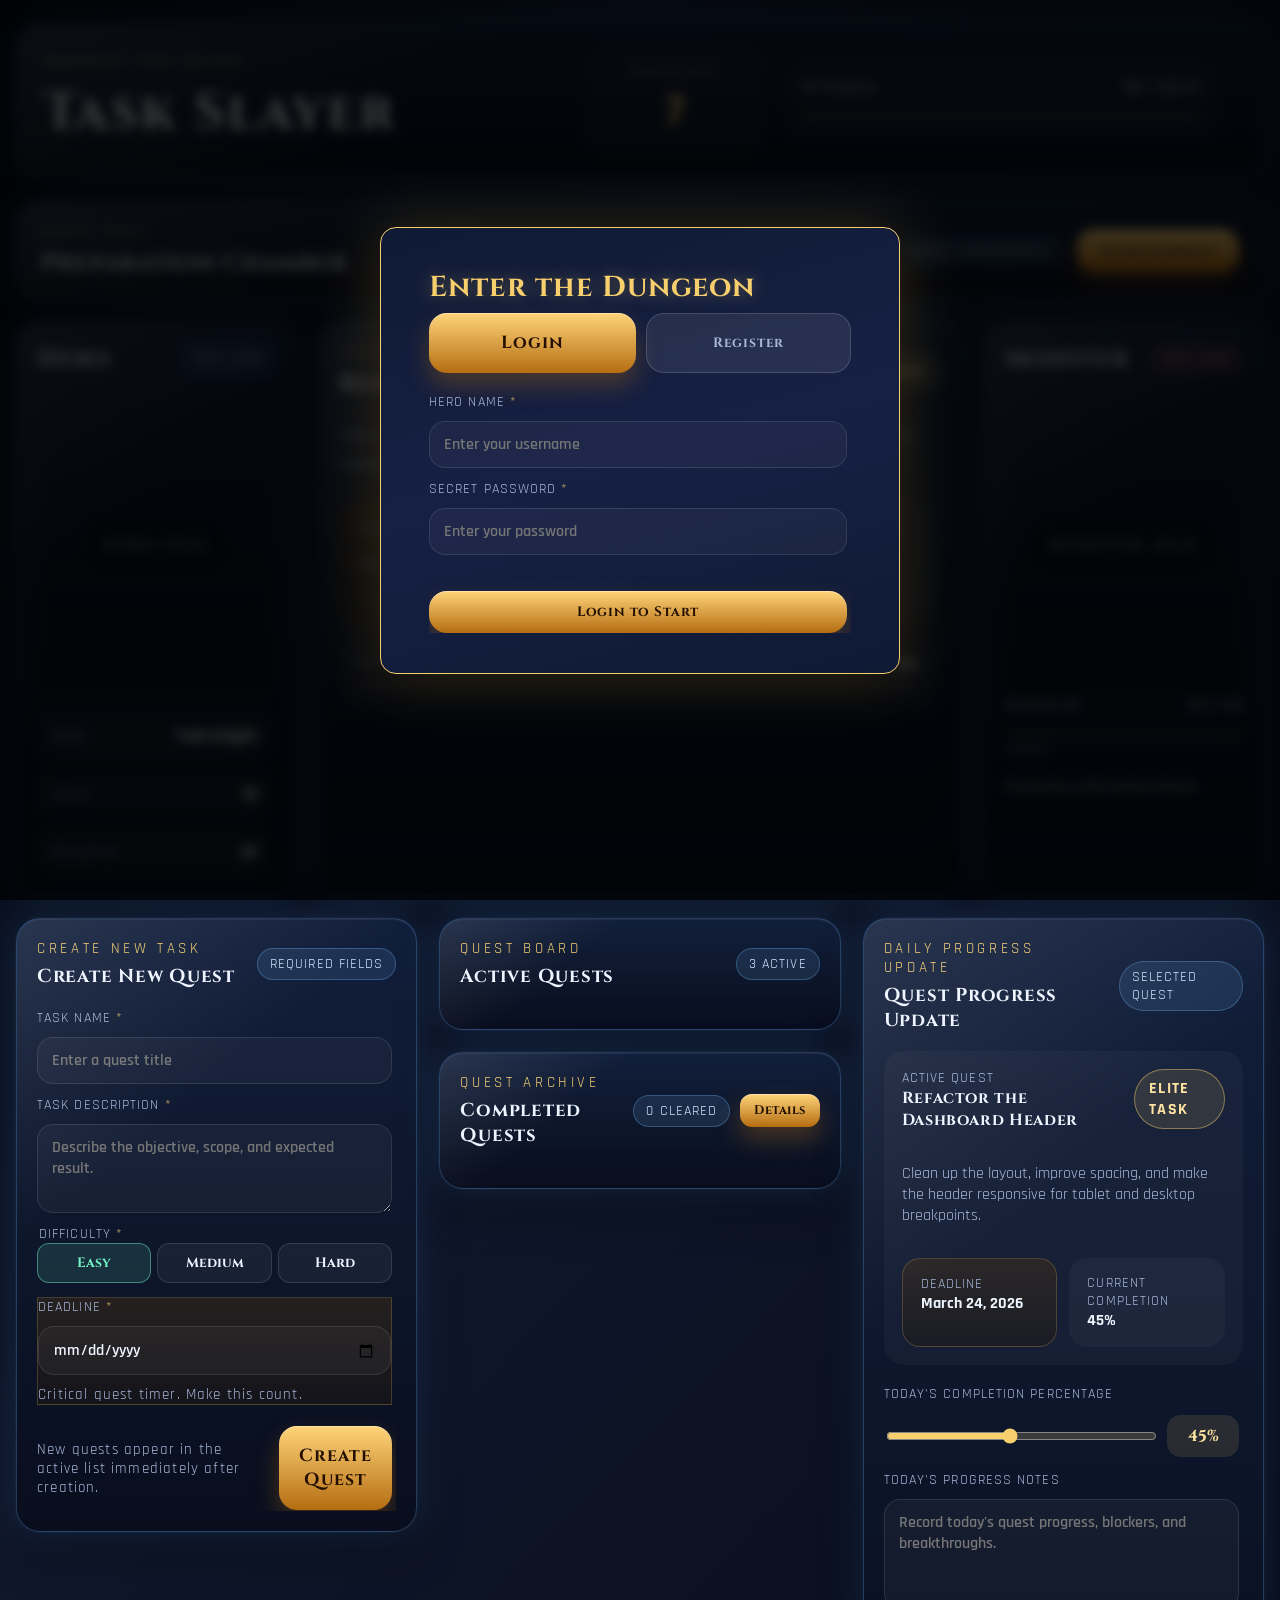
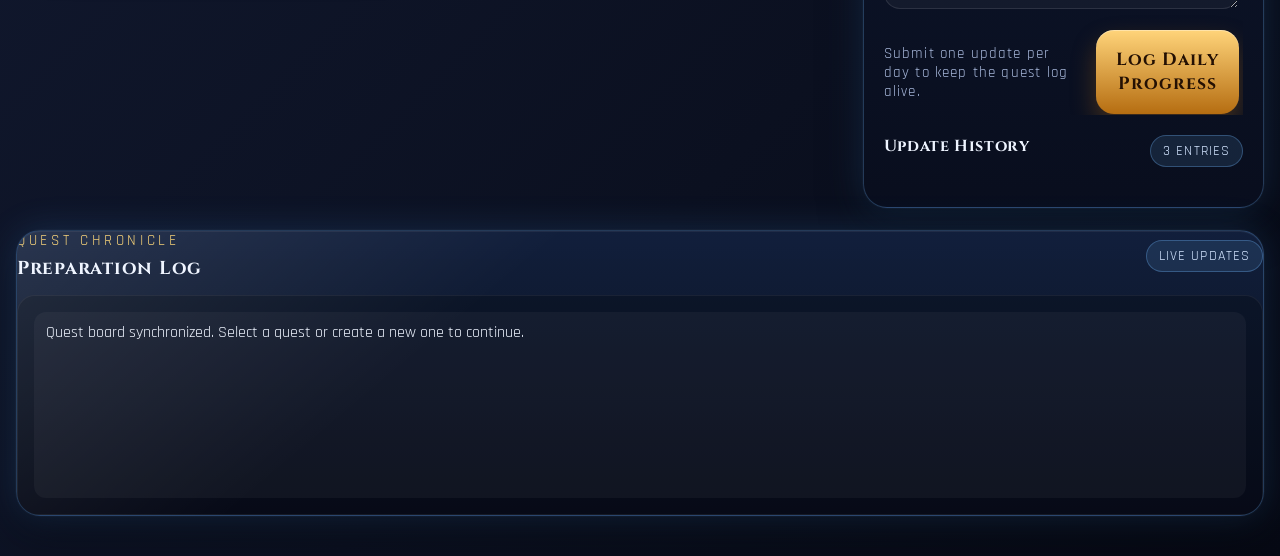
==== task-slayer/index.html @ a736acf4 "加入了注册和登录功能，目前却少数据库，和前端的注册登录界面" ====
<!DOCTYPE html>
<html lang="en">
<head>
  <meta charset="UTF-8">
  <meta name="viewport" content="width=device-width, initial-scale=1.0">
  <title>Task Slayer</title>
  <link rel="preconnect" href="https://fonts.googleapis.com">
  <link rel="preconnect" href="https://fonts.gstatic.com" crossorigin>
  <link href="https://fonts.googleapis.com/css2?family=Cinzel:wght@500;700&family=Rajdhani:wght@400;500;700&display=swap" rel="stylesheet">
  <link rel="stylesheet" href="./css/style.css">
</head>
<body>
  <div class="page-shell">
    <div class="modal-overlay" id="auth-modal" style="z-index: 9999;">
      <div class="modal-card edit-modal-card">
        <h2 class="modal-title" id="auth-title">Enter the Dungeon</h2>
        <div style="margin-bottom: 20px; display: flex; gap: 10px;">
          <button class="action-button is-active" id="tab-login" type="button" style="flex: 1;">Login</button>
          <button class="action-button cancel-quest-btn" id="tab-register" type="button" style="flex: 1;">Register</button>
        </div>

        <form id="auth-form" class="quest-form">
          <label class="form-field">
            <span class="field-label">Hero Name <em>*</em></span>
            <input id="auth-username" type="text" placeholder="Enter your username" required autocomplete="off">
          </label>
          <label class="form-field">
            <span class="field-label">Secret Password <em>*</em></span>
            <input id="auth-password" type="password" placeholder="Enter your password" required>
          </label>

          <p id="auth-error-msg" style="color: #ff4d4f; font-size: 14px; margin-top: 10px; display: none;">Error message here</p>

          <div class="form-footer" style="margin-top: 24px;">
            <button class="action-button save-quest-btn" type="submit" id="auth-submit-btn" style="width: 100%;">Login to Start</button>
          </div>
        </form>
      </div>
    </div>
    <header class="top-bar panel">
      <div>
        <p class="eyebrow">Dungeon Task Board</p>
        <h1>Task Slayer</h1>
      </div>

      <div class="level-box">
        <span class="level-label">Player Level</span>
        <span class="level-value" id="player-level">7</span>
      </div>

      <div class="xp-wrapper">
        <div class="xp-copy">
          <span>XP Progress</span>
          <span id="xp-text">180 / 300 XP</span>
        </div>
        <div class="xp-bar">
          <div class="xp-fill" id="xp-fill"></div>
        </div>
      </div>
    </header>

    <main class="scene-stack">
      <section class="scene scene-active" id="info-scene" aria-label="Info scene">
        <div class="scene-banner panel">
          <div>
            <p class="eyebrow">Quest Hall</p>
            <h2>Preparation Chamber</h2>
          </div>
          <div class="scene-banner-actions">
            <span class="scene-chip">Quest Management</span>
            <button class="action-button achievements-btn" id="achievements-btn" type="button">Achievements</button>
          </div>
        </div>

        <div class="info-overview-grid">
          <aside class="panel hero-panel compact-panel">
            <div class="panel-title-row">
              <h2>Hero</h2>
              <span class="scene-chip">Idle Loop</span>
            </div>

            <div class="asset-frame idle-frame compact-portrait" data-asset-key="heroIdle" data-placeholder-label="HERO IDLE" data-fallback-class="hero-idle-art" aria-label="Hero idle render area">
              <img class="asset-media" alt="Hero idle animation">
              <div class="asset-placeholder">
                <span class="asset-label">HERO IDLE</span>
              </div>
            </div>

            <div class="stats-list compact-stats">
              <div class="stat-row">
                <span>Class</span>
                <strong>Task Knight</strong>
              </div>
              <div class="stat-row">
                <span>Focus</span>
                <strong>18</strong>
              </div>
              <div class="stat-row">
                <span>Discipline</span>
                <strong>24</strong>
              </div>
            </div>
          </aside>

          <section class="panel current-quest-panel">
            <div class="battle-heading">
              <div>
                <p class="eyebrow">Selected Quest</p>
                <h2 id="task-title">Refactor the Dashboard Header</h2>
              </div>
              <span class="difficulty-tag" id="selected-difficulty-tag">Elite Task</span>
            </div>

            <p class="task-description" id="task-description">
              Clean up the layout, improve spacing, and make the header responsive for tablet and desktop breakpoints.
            </p>

            <div class="info-cards">
              <div class="detail-card deadline-card">
                <span class="intent-label">Quest Deadline</span>
                <p id="selected-deadline">March 24, 2026</p>
              </div>
              <div class="detail-card">
                <span class="intent-label">Latest Progress</span>
                <p id="progress-text">You have mapped the issue and identified the next strike point.</p>
              </div>
              <div class="detail-card progress-card wide-card">
                <div class="progress-card-header">
                  <span class="intent-label">Quest Completion</span>
                  <strong id="selected-progress-percent">45%</strong>
                </div>
                <div class="quest-progress-bar">
                  <div class="quest-progress-fill" id="selected-progress-fill"></div>
                </div>
              </div>
            </div>
          </section>

          <aside class="panel monster-panel compact-panel">
            <div class="panel-title-row">
              <h2>Monster</h2>
              <span class="scene-chip danger-chip">Idle Loop</span>
            </div>

            <div class="asset-frame idle-frame compact-portrait" data-asset-key="monsterIdle" data-placeholder-label="MONSTER IDLE" data-fallback-class="monster-idle-art" aria-label="Monster idle render area">
              <img class="asset-media" alt="Monster idle animation">
              <div class="asset-placeholder">
                <span class="asset-label">MONSTER IDLE</span>
              </div>
            </div>

            <div class="hp-block compact-hp-block">
              <div class="hp-copy">
                <span>Monster HP</span>
                <span id="hp-text">120 / 120</span>
              </div>
              <div class="hp-bar">
                <div class="hp-fill" id="hp-fill"></div>
              </div>
            </div>

            <div class="intent-box">
              <span class="intent-label">Intent</span>
              <p id="monster-intent">Preparing a distraction attack.</p>
            </div>
          </aside>
        </div>

        <div class="quest-dashboard-grid">
          <section class="panel create-quest-panel">
            <div class="section-head">
              <div>
                <p class="eyebrow">Create New Task</p>
                <h3>Create New Quest</h3>
              </div>
              <span class="scene-chip">Required Fields</span>
            </div>

            <form id="create-task-form" class="quest-form">
              <label class="form-field">
                <span class="field-label">Task Name <em>*</em></span>
                <input id="task-name-input" name="taskName" type="text" placeholder="Enter a quest title" required>
              </label>

              <label class="form-field">
                <span class="field-label">Task Description <em>*</em></span>
                <textarea id="task-description-input" name="taskDescription" rows="3" placeholder="Describe the objective, scope, and expected result." required></textarea>
              </label>

              <div class="form-row two-column-row">
                <fieldset class="form-field difficulty-fieldset">
                  <legend class="field-label">Difficulty <em>*</em></legend>
                  <div class="difficulty-toggle" id="difficulty-toggle">
                    <button class="difficulty-option is-active easy-option" type="button" data-difficulty="Easy">Easy</button>
                    <button class="difficulty-option medium-option" type="button" data-difficulty="Medium">Medium</button>
                    <button class="difficulty-option hard-option" type="button" data-difficulty="Hard">Hard</button>
                  </div>
                  <input id="task-difficulty-input" name="taskDifficulty" type="hidden" value="Easy">
                </fieldset>

                <label class="form-field deadline-field featured-field">
                  <span class="field-label">Deadline <em>*</em></span>
                  <input id="task-deadline-input" name="taskDeadline" type="date" required>
                  <small class="field-hint">Critical quest timer. Make this count.</small>
                </label>
              </div>

              <div class="form-footer">
                <p class="form-hint">New quests appear in the active list immediately after creation.</p>
                <button class="action-button create-quest-button" type="submit">Create Quest</button>
              </div>
            </form>
          </section>

          <div class="quest-board-column">
            <section class="panel active-quests-panel">
              <div class="section-head">
                <div>
                  <p class="eyebrow">Quest Board</p>
                  <h3>Active Quests</h3>
                </div>
                <span class="scene-chip" id="quest-count-chip">3 Active</span>
              </div>

              <div class="active-quest-list" id="active-task-list" aria-live="polite"></div>
            </section>

            <section class="panel completed-quests-panel" id="completed-quests-panel">
              <div class="section-head completed-section-head">
                <div>
                  <p class="eyebrow">Quest Archive</p>
                  <h3>Completed Quests</h3>
                </div>
                <div class="completed-head-actions">
                  <span class="scene-chip" id="completed-count-chip">0 Cleared</span>
                  <button class="action-button archive-detail-btn" type="button" id="archive-detail-btn">Details</button>
                </div>
              </div>
              <div class="completed-quest-list" id="completed-task-list"></div>
            </section>
          </div>

          <section class="panel quest-detail-panel">
            <div class="section-head">
              <div>
                <p class="eyebrow">Daily Progress Update</p>
                <h3>Quest Progress Update</h3>
              </div>
              <span class="scene-chip" id="selected-task-chip">Selected Quest</span>
            </div>

            <div class="selected-task-summary" id="selected-task-summary">
              <div class="summary-header-row">
                <div>
                  <span class="intent-label">Active Quest</span>
                  <h4 id="detail-task-name">Refactor the Dashboard Header</h4>
                </div>
                <span class="difficulty-tag detail-difficulty-tag" id="detail-difficulty-tag">Elite Task</span>
              </div>
              <p id="detail-task-description">Clean up the layout, improve spacing, and make the header responsive for tablet and desktop breakpoints.</p>
              <div class="summary-meta-row">
                <div class="summary-meta-card featured-field small-featured-field">
                  <span class="intent-label">Deadline</span>
                  <strong id="detail-deadline">March 24, 2026</strong>
                </div>
                <div class="summary-meta-card">
                  <span class="intent-label">Current Completion</span>
                  <strong id="detail-current-progress">45%</strong>
                </div>
              </div>
            </div>

            <form id="progress-update-form" class="progress-form">
              <label class="form-field">
                <span class="field-label">Today's Completion Percentage</span>
                <div class="slider-wrap">
                  <input id="progress-range-input" name="progressPercent" type="range" min="0" max="100" step="5" value="45">
                  <div class="slider-value-badge" id="progress-range-value">45%</div>
                </div>
              </label>

              <label class="form-field">
                <span class="field-label">Today's Progress Notes</span>
                <textarea id="progress-note-input" name="progressNote" rows="4" placeholder="Record today's quest progress, blockers, and breakthroughs."></textarea>
              </label>

              <div class="form-footer progress-footer">
                <p class="form-hint">Submit one update per day to keep the quest log alive.</p>
                <button class="action-button" type="submit">Log Daily Progress</button>
              </div>
            </form>

            <div class="progress-history-wrap">
              <div class="section-head compact-head">
                <h4>Update History</h4>
                <span class="scene-chip" id="history-count-chip">3 Entries</span>
              </div>
              <div class="progress-history-list" id="progress-history-list"></div>
            </div>
          </section>
        </div>

        <section class="panel quest-log-panel">
          <div class="section-head">
            <div>
              <p class="eyebrow">Quest Chronicle</p>
              <h3>Preparation Log</h3>
            </div>
            <span class="scene-chip">Live Updates</span>
          </div>

          <div class="combat-log" id="combat-log" aria-live="polite">
            <p>Quest board synchronized. Select a quest or create a new one to continue.</p>
          </div>
        </section>
      </section>

      <section class="scene" id="battle-scene" aria-label="Battle scene" hidden>
        <div class="battle-screen">
          <div class="battle-sky"></div>
          <div class="battle-top-nav">
            <button class="battle-nav-link" id="back-to-info-btn" type="button">&#9666; Back</button>
          </div>

          <div class="battle-feed panel" id="battle-feed-panel">
            <p class="eyebrow">Battle Feed</p>
            <p class="battle-feed-text" id="battle-status-text">Awaiting your command.</p>
            <div class="mini-log" id="battle-log" aria-live="polite">
              <p>Weapons ready. The encounter shifts into combat mode.</p>
            </div>
          </div>

          <div class="battle-board">
            <div class="combatant hero-combatant">
              <div class="combatant-header">
                <span class="combatant-name">You</span>
              </div>
              <div class="battle-health hero-health">
                <div class="battle-health-fill hero-health-fill" id="hero-static-fill"></div>
                <span class="battle-health-text" id="hero-hp-text">72 / 72</span>
              </div>
              <div class="battle-actor hero-actor asset-frame battle-stage-frame" id="battle-hero-frame" data-asset-key="heroIdle" data-placeholder-label="HERO IDLE" data-fallback-class="hero-battle-art" aria-label="Hero battle render area">
                <img class="asset-media" id="battle-hero-media" alt="Hero battle animation">
                <div class="asset-placeholder">
                  <span class="asset-label">HERO IDLE</span>
                </div>
              </div>
            </div>

            <div class="combatant monster-combatant">
              <div class="combatant-header monster-header">
                <span class="combatant-name">Monster 0</span>
                <span class="combatant-power">10</span>
              </div>
              <div class="battle-health monster-health">
                <div class="battle-health-fill monster-health-fill" id="battle-hp-fill"></div>
                <span class="battle-health-text" id="battle-hp-text">120 / 120</span>
              </div>
              <p class="monster-status-line" id="battle-monster-intent">Vulnerable 1</p>
              <div class="battle-actor monster-actor asset-frame battle-stage-frame" id="battle-monster-frame" data-asset-key="monsterIdle" data-placeholder-label="SKELETON IDLE" data-fallback-class="monster-battle-art" aria-label="Monster battle render area">
                <img class="asset-media" id="battle-monster-media" alt="Monster battle animation">
                <div class="asset-placeholder">
                  <span class="asset-label">SKELETON IDLE</span>
                </div>
              </div>
              <div class="xp-popup" id="xp-popup">+40 XP</div>
            </div>
          </div>


          <div class="pile pile-left">&#9656; Progress 0</div>
          <div class="pile pile-right">&#9656; Cleared 5</div>
        </div>
      </section>
    </main>

    <div class="modal-overlay" id="achievements-modal" hidden>
      <div class="modal-card achievements-modal-card">
        <div class="achievements-modal-header">
          <h2 class="modal-title">Achievements</h2>
          <button class="action-button cancel-quest-btn" type="button" id="achievements-close-btn">Close</button>
        </div>
        <div class="achievements-grid" id="achievements-grid"></div>
      </div>
    </div>

    <div class="modal-overlay" id="edit-quest-modal" hidden>
      <div class="modal-card edit-modal-card">
        <h2 class="modal-title">Edit Quest</h2>
        <form id="edit-task-form" class="quest-form edit-quest-form">
          <input type="hidden" id="edit-task-id">
          <label class="form-field">
            <span class="field-label">Task Name <em>*</em></span>
            <input id="edit-task-name" type="text" placeholder="Enter a quest title" required>
          </label>
          <label class="form-field">
            <span class="field-label">Task Description <em>*</em></span>
            <textarea id="edit-task-description" rows="4" placeholder="Describe the objective, scope, and expected result." required></textarea>
          </label>
          <div class="form-row two-column-row">
            <fieldset class="form-field difficulty-fieldset">
              <legend class="field-label">Difficulty <em>*</em></legend>
              <div class="difficulty-toggle" id="edit-difficulty-toggle">
                <button class="difficulty-option easy-option" type="button" data-difficulty="Easy">Easy</button>
                <button class="difficulty-option medium-option" type="button" data-difficulty="Medium">Medium</button>
                <button class="difficulty-option hard-option" type="button" data-difficulty="Hard">Hard</button>
              </div>
              <input id="edit-task-difficulty" type="hidden" value="Easy">
            </fieldset>
            <label class="form-field deadline-field featured-field">
              <span class="field-label">Deadline <em>*</em></span>
              <input id="edit-task-deadline" type="date" required>
            </label>
          </div>
          <div class="edit-modal-actions">
            <button class="action-button delete-quest-btn" type="button" id="edit-delete-btn">Delete Quest</button>
            <div class="edit-modal-right-actions">
              <button class="action-button cancel-quest-btn" type="button" id="edit-cancel-btn">Cancel</button>
              <button class="action-button save-quest-btn" type="submit">Save Changes</button>
            </div>
          </div>
        </form>
      </div>
    </div>

    <div class="modal-overlay" id="quest-archive-modal" hidden>
      <div class="modal-card quest-archive-modal-card" role="dialog" aria-labelledby="quest-archive-title" aria-modal="true">
        <div class="quest-archive-header">
          <div>
            <h2 class="modal-title" id="quest-archive-title">Quest Archive</h2>
            <p class="quest-archive-subtitle">Browse cleared quests: partial search, filters, and sorting.</p>
          </div>
          <button class="action-button cancel-quest-btn" type="button" id="quest-archive-close-btn">Close</button>
        </div>

        <div class="quest-archive-controls">
          <div class="archive-search-block">
            <label class="archive-field archive-search-field">
              <span class="archive-field-label">Search</span>
              <input type="search" id="archive-search-input" class="archive-input" placeholder="Any word or fragment…" autocomplete="off">
            </label>
            <p class="archive-search-hint">Partial match: each word can appear anywhere in the title, description, notes, difficulty, or monster — not an exact full-title match.</p>
          </div>

          <div class="archive-filters-row" role="group" aria-label="Archive filters">
            <label class="archive-field">
              <span class="archive-field-label">Sort by</span>
              <select id="archive-sort-select" class="archive-select">
                <optgroup label="When cleared">
                  <option value="completed-desc">Cleared: newest first</option>
                  <option value="completed-asc">Cleared: oldest first</option>
                </optgroup>
                <optgroup label="When quest was created">
                  <option value="created-desc">Created: newest first</option>
                  <option value="created-asc">Created: oldest first</option>
                </optgroup>
                <optgroup label="Deadline date">
                  <option value="deadline-asc">Deadline: soonest first</option>
                  <option value="deadline-desc">Deadline: latest first</option>
                </optgroup>
                <optgroup label="Difficulty">
                  <option value="difficulty-asc">Difficulty: Easy → Medium → Hard</option>
                  <option value="difficulty-desc">Difficulty: Hard → Medium → Easy</option>
                </optgroup>
                <optgroup label="Alphabet (quest name)">
                  <option value="name-asc">Name: A to Z</option>
                  <option value="name-desc">Name: Z to A</option>
                </optgroup>
              </select>
            </label>
            <label class="archive-field">
              <span class="archive-field-label">Difficulty</span>
              <select id="archive-filter-difficulty" class="archive-select">
                <option value="all">No tier filter (show all)</option>
                <optgroup label="Quest tier — pick one">
                  <option value="Easy">Easy — Scout quest</option>
                  <option value="Medium">Medium — Champion quest</option>
                  <option value="Hard">Hard — Elite task</option>
                </optgroup>
              </select>
            </label>
            <label class="archive-field">
              <span class="archive-field-label">Monster</span>
              <select id="archive-filter-monster" class="archive-select">
                <option value="all">No foe filter (show all)</option>
                <optgroup label="Foe type — pick one">
                  <option value="skeleton">Skeleton</option>
                  <option value="flying-eye">Flying Eye</option>
                  <option value="goblin">Goblin</option>
                </optgroup>
              </select>
            </label>
          </div>
          <p class="archive-filter-legend">Available tiers: Easy, Medium, Hard. Available foes: Skeleton, Flying Eye, Goblin. Open each menu to filter by one choice.</p>
        </div>

        <p class="quest-archive-summary" id="quest-archive-summary" aria-live="polite"></p>

        <div class="quest-archive-list-wrap">
          <div class="quest-archive-list" id="quest-archive-list"></div>
        </div>
      </div>
    </div>

    <div class="modal-overlay" id="quest-complete-modal" hidden>
      <div class="modal-card">
        <div class="modal-icon">&#9876;</div>
        <h2 class="modal-title">Quest Complete!</h2>
        <p class="modal-task-name" id="modal-task-name"></p>
        <div class="modal-rewards">
          <div class="modal-reward-item">
            <span class="modal-reward-label">Bonus XP</span>
            <span class="modal-reward-value" id="modal-bonus-xp">+100</span>
          </div>
          <div class="modal-reward-item">
            <span class="modal-reward-label">Total XP Earned</span>
            <span class="modal-reward-value" id="modal-total-xp"></span>
          </div>
        </div>
        <div class="modal-achievements" id="modal-achievements" hidden></div>
        <button class="action-button modal-close-btn" id="modal-close-btn" type="button">Continue</button>
      </div>
    </div>
  </div>

  <script src="./js/battle.js"></script>
</body>
</html>
---- task-slayer/css/style.css ----
* {
  scrollbar-width: thin;
  scrollbar-color: rgba(255, 255, 255, 0.1) transparent;
}

*::-webkit-scrollbar {
  width: 6px;
}

*::-webkit-scrollbar-track {
  background: transparent;
}

*::-webkit-scrollbar-thumb {
  background: rgba(255, 255, 255, 0.1);
  border-radius: 3px;
}

*::-webkit-scrollbar-thumb:hover {
  background: rgba(255, 255, 255, 0.2);
}

:root {
  --bg-primary: #091224;
  --bg-secondary: #111a32;
  --bg-panel: rgba(14, 23, 45, 0.9);
  --bg-panel-soft: rgba(17, 26, 50, 0.72);
  --panel-border: rgba(114, 187, 255, 0.26);
  --panel-glow: rgba(74, 158, 255, 0.18);
  --text-primary: #eef4ff;
  --text-muted: #a7b7da;
  --gold: #f7cf6d;
  --gold-soft: #ffe4a3;
  --red: #ff6b6b;
  --green: #6df7ba;
  --easy: #73f4c8;
  --medium: #f4c86d;
  --hard: #ff7d7d;
  --button-top: #ffd47a;
  --button-bottom: #b56d11;
  --shadow-heavy: 0 20px 45px rgba(0, 0, 0, 0.42);
}

* {
  box-sizing: border-box;
}

body {
  margin: 0;
  min-height: 100vh;
  font-family: "Rajdhani", sans-serif;
  color: var(--text-primary);
  background:
    radial-gradient(circle at top, rgba(49, 81, 143, 0.3), transparent 28%),
    linear-gradient(135deg, #050913 0%, #10172c 45%, #060914 100%);
}

body::before {
  content: "";
  position: fixed;
  inset: 0;
  pointer-events: none;
  background:
    linear-gradient(rgba(255, 255, 255, 0.02) 1px, transparent 1px),
    linear-gradient(90deg, rgba(255, 255, 255, 0.02) 1px, transparent 1px);
  background-size: 28px 28px;
  mask-image: linear-gradient(to bottom, rgba(0, 0, 0, 0.72), transparent);
}

body.battle-mode {
  background: #121831;
}

body.battle-mode::before {
  display: none;
}

.page-shell {
  width: min(1440px, calc(100% - 32px));
  margin: 0 auto;
  padding: 24px 0 40px;
}

body.battle-mode .page-shell {
  width: 100%;
  padding: 0;
}

.panel {
  position: relative;
  overflow: hidden;
  border: 1px solid var(--panel-border);
  border-radius: 24px;
  background:
    linear-gradient(180deg, rgba(18, 31, 60, 0.96), rgba(9, 14, 29, 0.98)),
    var(--bg-panel);
  box-shadow:
    inset 0 1px 0 rgba(255, 255, 255, 0.06),
    0 0 0 1px rgba(255, 255, 255, 0.02),
    0 0 35px var(--panel-glow),
    var(--shadow-heavy);
}

.panel::after {
  content: "";
  position: absolute;
  inset: 0;
  pointer-events: none;
  background: linear-gradient(140deg, rgba(255, 255, 255, 0.1), transparent 35%);
}

.top-bar {
  display: grid;
  grid-template-columns: 1.2fr 180px 1fr auto;
  gap: 18px;
  align-items: center;
  padding: 22px 26px;
}

.header-auth {
  display: flex;
  align-items: center;
  gap: 10px;
}

.header-username {
  font-size: 0.9rem;
  color: var(--gold-soft);
  font-weight: 600;
  white-space: nowrap;
  overflow: hidden;
  text-overflow: ellipsis;
  max-width: 140px;
}

body.battle-mode .top-bar {
  display: none;
}

.eyebrow {
  margin: 0 0 6px;
  font-size: 0.95rem;
  letter-spacing: 0.24em;
  text-transform: uppercase;
  color: var(--gold);
}

h1,
h2,
h3,
h4 {
  margin: 0;
  font-family: "Cinzel", serif;
  letter-spacing: 0.04em;
}

h1 {
  font-size: clamp(2rem, 5vw, 3.3rem);
}

.level-box,
.xp-wrapper,
.detail-card,
.summary-meta-card {
  padding: 16px 18px;
  border-radius: 18px;
  background: rgba(255, 255, 255, 0.035);
}

.level-box {
  text-align: center;
}

.level-label,
.intent-label,
.field-label,
.form-hint,
.field-hint {
  display: block;
  color: var(--text-muted);
  letter-spacing: 0.08em;
}

.level-label,
.intent-label,
.field-label {
  text-transform: uppercase;
  font-size: 0.85rem;
}

.level-value {
  display: inline-block;
  margin-top: 4px;
  font-size: 2.6rem;
  font-weight: 700;
  color: var(--gold);
}

.xp-copy,
.hp-copy,
.stat-row,
.panel-title-row,
.section-head,
.progress-card-header,
.summary-header-row,
.summary-meta-row {
  display: flex;
  justify-content: space-between;
  gap: 12px;
}

.xp-copy,
.hp-copy {
  margin-bottom: 10px;
  font-size: 1rem;
}

.xp-bar,
.hp-bar,
.quest-progress-bar {
  overflow: hidden;
  height: 16px;
  border-radius: 999px;
  background: rgba(255, 255, 255, 0.08);
  box-shadow: inset 0 3px 10px rgba(0, 0, 0, 0.35);
}

.xp-fill,
.hp-fill,
.quest-progress-fill {
  height: 100%;
  width: 0;
  border-radius: inherit;
  transition: width 320ms ease;
}

.xp-fill,
.quest-progress-fill {
  background: linear-gradient(90deg, var(--gold), #fff1be);
  box-shadow: 0 0 18px rgba(247, 207, 109, 0.45);
}

.hp-fill {
  background: linear-gradient(90deg, var(--red), #ffad80);
  box-shadow: 0 0 18px rgba(255, 107, 107, 0.45);
}

.scene-stack {
  margin-top: 24px;
}

body.battle-mode .scene-stack {
  margin-top: 0;
}

.scene {
  display: grid;
  gap: 22px;
}

.scene[hidden] {
  display: none;
}

.scene-banner {
  display: flex;
  justify-content: space-between;
  align-items: center;
  gap: 18px;
  padding: 20px 24px;
}

.scene-banner-actions {
  display: flex;
  align-items: center;
  gap: 12px;
}

.scene-chip {
  align-self: center;
  padding: 6px 12px;
  border-radius: 999px;
  font-size: 0.85rem;
  letter-spacing: 0.08em;
  text-transform: uppercase;
  color: #d3e5ff;
  border: 1px solid rgba(114, 187, 255, 0.3);
  background: rgba(114, 187, 255, 0.12);
}

.danger-chip {
  color: #ffd2d2;
  border-color: rgba(255, 107, 107, 0.3);
  background: rgba(255, 107, 107, 0.13);
}

.action-button,
.battle-nav-link,
.difficulty-option,
.quest-list-item {
  transition: transform 180ms ease, box-shadow 180ms ease, filter 180ms ease, opacity 180ms ease, border-color 180ms ease, background 180ms ease;
}

.action-button {
  border: 0;
  cursor: pointer;
}

.action-button {
  padding: 18px 20px;
  border-radius: 18px;
  font: 700 1.1rem "Cinzel", serif;
  letter-spacing: 0.06em;
  color: #241003;
  background: linear-gradient(180deg, var(--button-top), var(--button-bottom));
  box-shadow: inset 0 1px 0 rgba(255, 255, 255, 0.35), 0 12px 24px rgba(181, 109, 17, 0.35);
}

.action-button:hover,
.difficulty-option:hover,
.quest-list-item:hover {
  transform: translateY(-2px);
  filter: brightness(1.04);
}

.action-button:active,
.difficulty-option:active {
  transform: translateY(1px) scale(0.995);
}

.action-button:disabled {
  cursor: not-allowed;
  opacity: 0.72;
  filter: grayscale(0.2);
}


.info-overview-grid {
  display: grid;
  grid-template-columns: 280px minmax(0, 1fr) 280px;
  gap: 22px;
}

.compact-panel,
.current-quest-panel,
.create-quest-panel,
.active-quests-panel,
.completed-quests-panel,
.quest-detail-panel {
  padding: 20px;
}

.compact-portrait {
  min-height: 220px;
}

.compact-stats {
  margin-top: 18px;
}

.asset-frame {
  position: relative;
  min-height: 300px;
  margin-top: 20px;
  border: 1px solid rgba(255, 255, 255, 0.1);
  border-radius: 20px;
  overflow: hidden;
  background: linear-gradient(180deg, rgba(18, 28, 53, 0.92), rgba(10, 15, 28, 0.96));
}

.asset-media,
.asset-placeholder {
  position: absolute;
  inset: 0;
  width: 100%;
  height: 100%;
}

.asset-media {
  display: none;
  object-fit: contain;
}

.asset-frame.has-asset .asset-media {
  display: block;
}

.asset-frame.has-asset .asset-placeholder {
  display: none;
}

.asset-placeholder {
  display: grid;
  place-items: center;
  padding: 20px;
  text-align: center;
}

.asset-label {
  position: relative;
  z-index: 1;
  padding: 14px 18px;
  border-radius: 14px;
  background: rgba(5, 10, 22, 0.55);
  border: 1px solid rgba(255, 255, 255, 0.08);
  font-family: "Cinzel", serif;
  letter-spacing: 0.16em;
  text-transform: uppercase;
  color: rgba(255, 255, 255, 0.9);
}

.hero-idle-art .asset-placeholder {
  background: radial-gradient(circle at 50% 30%, rgba(109, 247, 186, 0.16), transparent 30%), linear-gradient(180deg, rgba(38, 71, 121, 0.82), rgba(12, 23, 43, 0.96));
}

.monster-idle-art .asset-placeholder {
  background: radial-gradient(circle at 50% 26%, rgba(255, 107, 107, 0.18), transparent 30%), linear-gradient(180deg, rgba(88, 28, 44, 0.82), rgba(26, 10, 18, 0.96));
}

.hero-battle-art .asset-placeholder {
  background: radial-gradient(circle at 50% 38%, rgba(241, 193, 88, 0.18), transparent 30%), linear-gradient(180deg, rgba(86, 102, 170, 0.16), rgba(23, 34, 74, 0.08));
}

.monster-battle-art .asset-placeholder {
  background: radial-gradient(circle at 50% 34%, rgba(192, 127, 255, 0.18), transparent 28%), linear-gradient(180deg, rgba(75, 95, 157, 0.12), rgba(30, 40, 90, 0.06));
}

.idle-frame .asset-placeholder {
  animation: idleFloat 3s ease-in-out infinite;
}

.stats-list,
.info-cards,
.quest-form,
.progress-form,
.progress-history-list,
.active-quest-list {
  display: grid;
  gap: 12px;
  max-height: 540px;
  overflow-y: auto;
  padding-right: 4px;
}

.stat-row {
  padding: 12px 14px;
  border-radius: 14px;
  background: rgba(255, 255, 255, 0.045);
  color: var(--text-muted);
  font-size: 1.05rem;
}

.stat-row strong,
.detail-card p,
.summary-meta-card strong,
.quest-list-item strong,
.quest-list-item p,
.progress-entry p,
.progress-entry strong {
  color: var(--text-primary);
}

.battle-heading {
  display: flex;
  justify-content: space-between;
  gap: 16px;
  align-items: start;
}

.difficulty-tag {
  align-self: center;
  padding: 8px 14px;
  border: 1px solid rgba(247, 207, 109, 0.45);
  border-radius: 999px;
  background: rgba(247, 207, 109, 0.12);
  color: var(--gold-soft);
  font-weight: 700;
  letter-spacing: 0.08em;
  text-transform: uppercase;
}

.detail-difficulty-tag {
  align-self: start;
}

.task-description,
.selected-task-summary p,
.detail-card p,
.summary-meta-card,
.form-hint,
.field-hint,
.progress-entry p,
.quest-list-item p {
  color: var(--text-muted);
}

.task-description {
  margin: 22px 0 0;
  font-size: 1.2rem;
  line-height: 1.45;
}

.info-cards {
  grid-template-columns: repeat(2, minmax(0, 1fr));
  margin-top: 24px;
}

.wide-card {
  grid-column: 1 / -1;
}

.deadline-card,
.featured-field,
.small-featured-field {
  background: linear-gradient(180deg, rgba(84, 54, 15, 0.35), rgba(37, 25, 11, 0.35));
  border: 1px solid rgba(247, 207, 109, 0.2);
}

.quest-dashboard-grid {
  display: grid;
  grid-template-columns: minmax(0, 1fr) minmax(0, 1fr) minmax(0, 1fr);
  gap: 22px;
  align-items: start;
}

.quest-board-column {
  display: grid;
  gap: 22px;
  align-items: start;
}

.quest-form,
.progress-form {
  margin-top: 20px;
}

.form-row {
  display: grid;
  gap: 14px;
}

.two-column-row {
  grid-template-columns: 1fr;
}

.form-field {
  display: grid;
  gap: 10px;
}

.form-field input,
.form-field textarea,
.form-field select {
  width: 100%;
  box-sizing: border-box;
  padding: 12px 14px;
  border: 1px solid rgba(255, 255, 255, 0.1);
  border-radius: 16px;
  background: rgba(255, 255, 255, 0.04);
  color: var(--text-primary);
  font: 600 1rem "Rajdhani", sans-serif;
  outline: none;
}

.form-field input:focus,
.form-field textarea:focus,
.difficulty-option:focus {
  border-color: rgba(247, 207, 109, 0.48);
  box-shadow: 0 0 0 3px rgba(247, 207, 109, 0.12);
}

.form-field textarea {
  resize: vertical;
  min-height: 80px;
}

.field-label em {
  color: var(--gold);
  font-style: normal;
}

.field-hint,
.form-hint {
  font-size: 0.92rem;
}

.difficulty-fieldset {
  border: 0;
  margin: 0;
  padding: 0;
}

.difficulty-toggle {
  display: grid;
  grid-template-columns: repeat(3, 1fr);
  gap: 6px;
}

.difficulty-option {
  padding: 10px 6px;
  border: 1px solid rgba(255, 255, 255, 0.12);
  border-radius: 12px;
  background: rgba(255, 255, 255, 0.05);
  color: var(--text-primary);
  font: 700 0.85rem "Cinzel", serif;
  cursor: pointer;
}

.difficulty-option.is-active.easy-option {
  border-color: rgba(115, 244, 200, 0.45);
  background: rgba(115, 244, 200, 0.12);
  color: var(--easy);
}

.difficulty-option.is-active.medium-option {
  border-color: rgba(244, 200, 109, 0.45);
  background: rgba(244, 200, 109, 0.14);
  color: var(--medium);
}

.difficulty-option.is-active.hard-option {
  border-color: rgba(255, 125, 125, 0.45);
  background: rgba(255, 125, 125, 0.14);
  color: var(--hard);
}

.form-footer {
  display: flex;
  justify-content: space-between;
  align-items: center;
  gap: 14px;
  margin-top: 8px;
}

.active-quest-list,
.completed-quest-list,
.progress-history-list {
  margin-top: 20px;
}

.completed-quest-list {
  display: grid;
  gap: 10px;
  max-height: 340px;
  overflow-y: auto;
  padding-right: 4px;
}

.completed-quest-item {
  display: grid;
  gap: 6px;
  padding: 12px 16px;
  border: 1px solid rgba(255, 255, 255, 0.06);
  border-radius: 14px;
  background: rgba(255, 255, 255, 0.025);
  opacity: 0.75;
}

.completed-quest-item .quest-item-header {
  display: flex;
  justify-content: space-between;
  gap: 12px;
  align-items: start;
}

.completed-quest-item strong {
  color: var(--text-primary);
  font-size: 0.92rem;
}

.completed-quest-item p {
  color: var(--text-muted);
  font-size: 0.82rem;
  margin: 2px 0 0;
}

.completed-quest-item .quest-item-meta {
  display: flex;
  gap: 8px;
  align-items: center;
}

.completed-badge {
  font-size: 0.72rem;
  font-weight: 700;
  text-transform: uppercase;
  letter-spacing: 0.06em;
  padding: 3px 9px;
  border-radius: 6px;
  color: var(--green);
  background: rgba(109, 247, 186, 0.1);
  border: 1px solid rgba(109, 247, 186, 0.2);
}

.completed-quests-empty {
  color: var(--text-muted);
  font-size: 0.9rem;
  text-align: center;
  padding: 20px 0;
}

.quest-list-item,
.progress-entry {
  position: relative;
  padding: 16px 18px;
  border: 1px solid rgba(255, 255, 255, 0.08);
  border-radius: 18px;
  background: rgba(255, 255, 255, 0.035);
}

.quest-list-item {
  display: grid;
  gap: 10px;
  cursor: pointer;
}

.quest-list-item.is-selected {
  border-color: rgba(247, 207, 109, 0.45);
  box-shadow: 0 0 0 1px rgba(247, 207, 109, 0.2), 0 0 26px rgba(247, 207, 109, 0.08);
  background: linear-gradient(180deg, rgba(54, 42, 22, 0.4), rgba(18, 24, 45, 0.7));
}

.quest-item-header,
.progress-entry-header {
  display: flex;
  justify-content: space-between;
  gap: 12px;
  align-items: start;
}

.quest-item-meta,
.progress-entry-meta {
  display: flex;
  gap: 10px;
  flex-wrap: wrap;
}

.quest-pill,
.progress-pill {
  padding: 4px 10px;
  border-radius: 999px;
  font-size: 0.82rem;
  text-transform: uppercase;
  letter-spacing: 0.08em;
}

.quest-pill.easy,
.progress-pill.easy {
  background: rgba(115, 244, 200, 0.12);
  color: var(--easy);
}

.quest-pill.medium,
.progress-pill.medium {
  background: rgba(244, 200, 109, 0.12);
  color: var(--medium);
}

.quest-pill.hard,
.progress-pill.hard {
  background: rgba(255, 125, 125, 0.12);
  color: var(--hard);
}

.quest-deadline-badge {
  padding: 6px 10px;
  border-radius: 12px;
  background: rgba(247, 207, 109, 0.12);
  color: var(--gold-soft);
  font-weight: 700;
}

.selected-task-summary {
  display: grid;
  gap: 16px;
  margin-top: 18px;
  padding: 18px;
  border-radius: 20px;
  background: rgba(255, 255, 255, 0.03);
}

.summary-meta-row {
  display: grid;
  grid-template-columns: repeat(2, minmax(0, 1fr));
}

.slider-wrap {
  display: grid;
  grid-template-columns: minmax(0, 1fr) auto;
  gap: 12px;
  align-items: center;
}

input[type="range"] {
  accent-color: var(--gold);
}

.slider-value-badge {
  min-width: 72px;
  padding: 10px 12px;
  border-radius: 14px;
  text-align: center;
  background: rgba(247, 207, 109, 0.12);
  color: var(--gold-soft);
  font: 700 1rem "Cinzel", serif;
}

.progress-history-wrap {
  margin-top: 20px;
}

.compact-head {
  margin-bottom: 8px;
}

.combat-log-wrap {
  margin-top: 28px;
}

.combat-log {
  display: grid;
  gap: 10px;
  min-height: 220px;
  max-height: 220px;
  margin-top: 14px;
  padding: 16px;
  overflow-y: auto;
  border-radius: 18px;
  background: rgba(0, 0, 0, 0.22);
  border: 1px solid rgba(255, 255, 255, 0.06);
}

.combat-log p {
  margin: 0;
  padding: 10px 12px;
  border-radius: 12px;
  background: rgba(255, 255, 255, 0.04);
}

.battle-screen {
  position: relative;
  min-height: 100vh;
  overflow: hidden;
  background: linear-gradient(rgba(10, 16, 34, 0.16), rgba(10, 16, 34, 0.16)), url("../images/Background.jpg") center center / contain no-repeat, #121831;
}

.battle-screen::before {
  content: "";
  position: absolute;
  inset: 0;
  background: radial-gradient(circle at 10% 30%, rgba(255, 255, 255, 0.52), transparent 8%), radial-gradient(circle at 22% 18%, rgba(255, 255, 255, 0.4), transparent 9%), radial-gradient(circle at 34% 26%, rgba(255, 255, 255, 0.42), transparent 10%), radial-gradient(circle at 48% 18%, rgba(255, 255, 255, 0.36), transparent 12%), radial-gradient(circle at 64% 24%, rgba(255, 255, 255, 0.38), transparent 11%), radial-gradient(circle at 80% 16%, rgba(255, 255, 255, 0.32), transparent 10%), radial-gradient(circle at 92% 27%, rgba(255, 255, 255, 0.28), transparent 9%);
  opacity: 0.72;
  filter: blur(10px);
}

.battle-screen::after {
  content: none;
}

.battle-sky {
  position: absolute;
  inset: 0;
  pointer-events: none;
}

.battle-top-nav {
  position: absolute;
  top: 18px;
  left: 20px;
  right: 20px;
  z-index: 5;
  display: flex;
  justify-content: flex-start;
  align-items: center;
}

.battle-nav-link {
  padding: 0;
  background: transparent;
  color: #f3d39d;
  font: 700 1.05rem "Cinzel", serif;
  text-decoration: underline;
}

.battle-feed {
  position: absolute;
  top: 56px;
  left: 50%;
  z-index: 5;
  width: min(420px, calc(100% - 40px));
  padding: 14px 18px;
  transform: translateX(-50%);
  background: rgba(18, 24, 58, 0.68);
  border-radius: 18px;
  backdrop-filter: blur(6px);
}

.battle-feed-text {
  margin: 0;
  color: #f8e4bb;
  font-size: 1.05rem;
}

.mini-log {
  display: grid;
  gap: 6px;
  margin-top: 10px;
  max-height: 86px;
  overflow: auto;
}

.mini-log p {
  margin: 0;
  padding: 7px 10px;
  border-radius: 10px;
  background: rgba(255, 255, 255, 0.06);
  color: #eef3ff;
  font-size: 0.94rem;
}

.battle-board {
  position: relative;
  z-index: 3;
  min-height: 64vh;
}

.combatant {
  position: absolute;
}

.hero-combatant {
  left: 8%;
  top: 18%;
  width: min(29vw, 330px);
}

.monster-combatant {
  right: 9%;
  top: 16%;
  width: min(30vw, 340px);
}

.combatant-header {
  display: flex;
  align-items: center;
  gap: 10px;
  margin-bottom: 8px;
  color: #f5c881;
  font: 700 1.12rem "Cinzel", serif;
}

.monster-header {
  justify-content: flex-start;
}

.combatant-power {
  color: #f1c269;
}

.battle-health {
  position: relative;
  overflow: hidden;
  height: 34px;
  border: 3px solid #101419;
  border-radius: 10px;
  background: #28494a;
  box-shadow: 0 2px 0 rgba(255, 255, 255, 0.06);
}

.battle-health-fill {
  height: 100%;
  width: 100%;
  transition: width 320ms ease;
}

.hero-health-fill {
  background: #ffc30d;
}

.monster-health-fill {
  background: #b9b1ff;
}

.battle-health-text {
  position: absolute;
  inset: 0;
  display: grid;
  place-items: center;
  color: #2f2d22;
  font: 700 1rem "Cinzel", serif;
}

.monster-health .battle-health-text {
  color: #2b2850;
}

.monster-status-line {
  margin: 18px 0 0;
  color: #f0c78f;
  font: 700 1rem "Cinzel", serif;
}

.battle-stage-frame {
  position: absolute;
  top: -36px;
  left: 50%;
  transform: translateX(-50%);
  width: min(66vw, 750px);
  min-height: 720px;
  margin: 0;
  border: 0;
  border-radius: 0;
  background: transparent;
  transform-origin: center top;
}

.battle-stage-frame .asset-media {
  object-fit: contain;
  object-position: center top;
}

.battle-stage-frame .asset-placeholder {
  background: transparent;
}

.battle-stage-frame .asset-label {
  background: rgba(18, 24, 58, 0.42);
  border-color: rgba(255, 232, 187, 0.18);
  color: #fff4d8;
}

.hero-actor {
  z-index: 4;
}

.hero-actor.is-running-forward {
  transition: transform 0.85s linear;
  transform: translateX(calc(-50% + var(--hero-attack-x, 780px))) scaleX(1);
}

.hero-actor.is-attacking {
  transform: translateX(calc(-50% + var(--hero-attack-x, 780px))) scaleX(1);
}

.hero-actor.is-running-back {
  transition: transform 0.85s linear;
  transform: translateX(-50%) scaleX(-1);
}

.hero-actor.is-returned {
  transform: translateX(-50%) scaleX(1);
}

.hero-actor.faded-out,
.monster-actor.faded-out {
  opacity: 0;
  visibility: hidden;
}

.monster-actor {
  z-index: 4;
}

.monster-actor.is-walking-forward {
  transition: transform 0.9s linear;
  transform: translateX(calc(-50% - var(--monster-attack-x, 480px))) scaleX(-1);
}

.monster-actor.is-attacking {
  transform: translateX(calc(-50% - var(--monster-attack-x, 480px))) scaleX(-1);
}

.monster-actor.is-walking-back {
  transition: transform 0.9s linear;
  transform: translateX(-50%) scaleX(1);
}

.monster-actor.is-returned,
.monster-actor.is-hit,
.monster-actor.is-shield,
.monster-actor.is-death {
  transform: translateX(-50%) scaleX(-1);
}

.xp-popup {
  position: absolute;
  left: 44%;
  top: 48%;
  opacity: 0;
  z-index: 6;
  font: 700 1.8rem "Cinzel", serif;
  color: var(--green);
  text-shadow: 0 0 16px rgba(109, 247, 186, 0.45);
  transform: translate(-50%, 0);
  pointer-events: none;
}

.xp-popup.show {
  animation: floatUp 900ms ease forwards;
}


.pile {
  position: absolute;
  bottom: 16px;
  z-index: 5;
  color: #f5d4a1;
  font: 700 1rem "Cinzel", serif;
}

.pile-left {
  left: 8px;
}

.pile-right {
  right: 12px;
}

@keyframes idleFloat {
  0%,
  100% {
    transform: translateY(0);
  }
  50% {
    transform: translateY(-8px);
  }
}

@keyframes floatUp {
  0% {
    opacity: 0;
    transform: translate(-50%, 18px) scale(0.85);
  }
  20% {
    opacity: 1;
  }
  100% {
    opacity: 0;
    transform: translate(-50%, -48px) scale(1.05);
  }
}

@media (max-width: 1240px) {
  .info-overview-grid,
  .quest-dashboard-grid {
    grid-template-columns: 1fr;
  }

  .info-cards,
  .summary-meta-row,
  .two-column-row {
    grid-template-columns: 1fr;
  }
}

@media (max-width: 980px) {
  .top-bar,
  .scene-banner {
    grid-template-columns: 1fr;
    flex-direction: column;
    align-items: stretch;
  }

  .scene-banner-actions,
  .form-footer {
    flex-direction: column;
    align-items: stretch;
  }

  .action-button {
    width: 100%;
  }
}

@media (max-width: 860px) {
  .battle-feed {
    top: 64px;
  }

  .hero-combatant,
  .monster-combatant {
    position: relative;
    top: auto;
    left: auto;
    right: auto;
    width: min(100%, 320px);
    margin: 120px auto 0;
  }

  .monster-combatant {
    margin-top: 32px;
  }

  .battle-board {
    display: grid;
    gap: 12px;
    padding: 0 18px 260px;
  }


  .battle-stage-frame {
    width: min(200vw, 1260px);
    min-height: 480px;
    top: 48px;
  }

  .hero-actor.is-running-forward,
  .hero-actor.is-attacking {
    transform: translateX(calc(-50% + var(--hero-attack-x, 300px))) scaleX(1);
  }
}

@media (max-width: 640px) {
  .page-shell {
    width: min(100% - 20px, 1440px);
    padding-top: 16px;
  }

  body.battle-mode .page-shell {
    width: 100%;
    padding: 0;
  }

  .compact-panel,
  .current-quest-panel,
  .create-quest-panel,
  .active-quests-panel,
  .quest-detail-panel,
  .top-bar,
  .scene-banner {
    padding: 18px;
  }

  .battle-top-nav {
    top: 12px;
    left: 12px;
    right: 12px;
  }

  .battle-feed {
    width: calc(100% - 24px);
  }


  .pile {
    bottom: 8px;
    font-size: 0.82rem;
  }

  .battle-stage-frame {
    width: min(208vw, 1020px);
    min-height: 390px;
    top: 44px;
  }

  .hero-actor.is-running-forward,
  .hero-actor.is-attacking {
    transform: translateX(calc(-50% + var(--hero-attack-x, 180px))) scaleX(1);
  }
}

/* ── Quest Complete Modal ── */

.modal-overlay {
  position: fixed;
  inset: 0;
  z-index: 9999;
  display: flex;
  align-items: center;
  justify-content: center;
  background: rgba(0, 0, 0, 0.75);
  backdrop-filter: blur(6px);
  animation: modalFadeIn 0.3s ease;
}

.modal-overlay[hidden] {
  display: none;
}

/* Quest Archive: tall card + filters — allow overlay scroll on short viewports */
#quest-archive-modal.modal-overlay {
  align-items: flex-start;
  padding: max(16px, env(safe-area-inset-top, 0px)) 14px max(24px, env(safe-area-inset-bottom, 0px));
  overflow-y: auto;
  -webkit-overflow-scrolling: touch;
}

.modal-card {
  background: linear-gradient(165deg, #0f1a35 0%, #162044 50%, #0f1a35 100%);
  border: 1px solid var(--gold);
  border-radius: 16px;
  padding: 40px 48px;
  max-width: 440px;
  width: 90%;
  text-align: center;
  box-shadow:
    0 0 60px rgba(247, 207, 109, 0.2),
    0 20px 45px rgba(0, 0, 0, 0.5);
  animation: modalSlideUp 0.4s ease;
}

.modal-icon {
  font-size: 3.2rem;
  line-height: 1;
  margin-bottom: 8px;
  filter: drop-shadow(0 0 12px rgba(247, 207, 109, 0.6));
}

.modal-title {
  font-family: "Cinzel", serif;
  font-size: 1.8rem;
  color: var(--gold);
  margin: 0 0 6px;
  text-shadow: 0 0 18px rgba(247, 207, 109, 0.4);
}

.modal-task-name {
  font-size: 1.05rem;
  color: var(--text-muted);
  margin: 0 0 24px;
}

.modal-rewards {
  display: flex;
  gap: 16px;
  justify-content: center;
  margin-bottom: 20px;
}

.modal-reward-item {
  background: rgba(247, 207, 109, 0.08);
  border: 1px solid rgba(247, 207, 109, 0.25);
  border-radius: 10px;
  padding: 12px 20px;
  flex: 1;
}

.modal-reward-label {
  display: block;
  font-size: 0.78rem;
  color: var(--text-muted);
  text-transform: uppercase;
  letter-spacing: 0.06em;
  margin-bottom: 4px;
}

.modal-reward-value {
  display: block;
  font-family: "Cinzel", serif;
  font-size: 1.4rem;
  font-weight: 700;
  color: var(--gold);
}

.modal-achievements {
  margin-bottom: 20px;
  padding: 12px 16px;
  background: rgba(109, 247, 186, 0.08);
  border: 1px solid rgba(109, 247, 186, 0.25);
  border-radius: 10px;
  text-align: left;
}

.modal-achievements[hidden] {
  display: none;
}

.modal-achievement-title {
  font-size: 0.78rem;
  color: var(--green);
  text-transform: uppercase;
  letter-spacing: 0.06em;
  margin: 0 0 6px;
}

.modal-achievement-name {
  display: block;
  font-size: 1rem;
  color: var(--text-primary);
  margin: 4px 0;
}

.modal-close-btn {
  margin-top: 8px;
  min-width: 160px;
}

.quest-item-actions {
  display: flex;
  justify-content: flex-end;
}

.quest-edit-btn {
  padding: 5px 14px;
  border: 1px solid rgba(255, 255, 255, 0.15);
  border-radius: 8px;
  background: rgba(255, 255, 255, 0.06);
  color: var(--text-muted);
  font: 600 0.8rem "Cinzel", serif;
  cursor: pointer;
  transition: background 180ms ease, border-color 180ms ease, color 180ms ease;
}

.quest-edit-btn:hover {
  background: rgba(247, 207, 109, 0.12);
  border-color: rgba(247, 207, 109, 0.35);
  color: var(--gold-soft);
}

.edit-modal-card {
  max-width: 520px;
  text-align: left;
}

.edit-quest-form {
  margin-top: 16px;
}

.edit-modal-actions {
  display: flex;
  justify-content: space-between;
  align-items: center;
  gap: 12px;
  margin-top: 18px;
}

.edit-modal-right-actions {
  display: flex;
  gap: 10px;
}

.delete-quest-btn {
  background: linear-gradient(180deg, #c94040, #8b2020) !important;
  color: #fff !important;
  font-size: 0.85rem !important;
  padding: 12px 18px !important;
  box-shadow: 0 6px 16px rgba(180, 40, 40, 0.35) !important;
}

.delete-quest-btn:hover {
  filter: brightness(1.15);
}

.cancel-quest-btn {
  background: rgba(255, 255, 255, 0.08) !important;
  color: var(--text-muted) !important;
  border: 1px solid rgba(255, 255, 255, 0.15) !important;
  font-size: 0.85rem !important;
  padding: 12px 18px !important;
  box-shadow: none !important;
}

.cancel-quest-btn:hover {
  background: rgba(255, 255, 255, 0.14) !important;
}

.save-quest-btn {
  font-size: 0.85rem !important;
  padding: 12px 18px !important;
}

.completed-section-head {
  align-items: center;
}

.completed-section-head .completed-head-actions {
  display: flex;
  align-items: center;
  gap: 10px;
  flex-shrink: 0;
}

.archive-detail-btn {
  font-size: 0.78rem !important;
  padding: 8px 14px !important;
  letter-spacing: 0.04em !important;
  border-radius: 12px !important;
  white-space: nowrap;
}

.quest-archive-modal-card {
  max-width: min(820px, 94vw);
  width: 100%;
  max-height: min(82vh, 720px);
  text-align: left;
  padding: 28px 28px 22px;
  display: flex;
  flex-direction: column;
  gap: 14px;
  overflow: hidden;
}

.quest-archive-header {
  display: flex;
  justify-content: space-between;
  align-items: flex-start;
  gap: 16px;
  flex-shrink: 0;
}

.quest-archive-header .modal-title {
  margin: 0 0 4px;
  font-size: 1.45rem;
}

.quest-archive-subtitle {
  margin: 0;
  font-size: 0.88rem;
  color: var(--text-muted);
  line-height: 1.4;
  max-width: 420px;
}

.quest-archive-controls {
  display: flex;
  flex-direction: column;
  gap: 14px;
  flex-shrink: 0;
}

.archive-search-block {
  display: grid;
  gap: 6px;
}

.archive-search-hint {
  margin: 0;
  font-size: 0.76rem;
  color: var(--text-muted);
  line-height: 1.4;
}

.archive-filters-row {
  display: grid;
  grid-template-columns: repeat(3, minmax(0, 1fr));
  gap: 12px;
  align-items: stretch;
}

@media (max-width: 640px) {
  .archive-filters-row {
    grid-template-columns: 1fr;
  }
}

.archive-filter-legend {
  margin: 0;
  font-size: 0.74rem;
  color: var(--text-muted);
  line-height: 1.45;
  letter-spacing: 0.02em;
}

.archive-field {
  display: grid;
  gap: 6px;
  min-width: 0;
}

.archive-field-label {
  font-size: 0.72rem;
  text-transform: uppercase;
  letter-spacing: 0.1em;
  color: var(--text-muted);
}

.archive-input,
.archive-select {
  width: 100%;
  padding: 10px 12px;
  border: 1px solid rgba(255, 255, 255, 0.1);
  border-radius: 12px;
  background: rgba(255, 255, 255, 0.04);
  color: var(--text-primary);
  font: 600 0.92rem "Rajdhani", sans-serif;
  outline: none;
}

.archive-input:focus,
.archive-select:focus {
  border-color: rgba(247, 207, 109, 0.48);
  box-shadow: 0 0 0 3px rgba(247, 207, 109, 0.12);
}

.archive-select optgroup {
  font-family: "Rajdhani", sans-serif;
  font-weight: 700;
  font-size: 0.82rem;
  color: var(--gold-soft);
  background: #111a32;
}

.quest-archive-summary {
  margin: 0;
  font-size: 0.82rem;
  color: var(--text-muted);
  flex-shrink: 0;
}

.quest-archive-list-wrap {
  flex: 1;
  min-height: 0;
  border: 1px solid rgba(255, 255, 255, 0.08);
  border-radius: 16px;
  background: rgba(0, 0, 0, 0.2);
  overflow: hidden;
  display: flex;
  flex-direction: column;
}

.quest-archive-list {
  flex: 1;
  min-height: 0;
  overflow-y: auto;
  padding: 12px;
  display: grid;
  gap: 10px;
  align-content: start;
}

/* Empty state: keep message centered in the scroll panel */
.quest-archive-list:has(> .quest-archive-empty:only-child) {
  place-items: center;
  align-content: center;
}

.quest-archive-row {
  padding: 14px 16px;
  border-radius: 14px;
  border: 1px solid rgba(255, 255, 255, 0.08);
  background: rgba(255, 255, 255, 0.035);
}

.quest-archive-row-header {
  display: flex;
  justify-content: space-between;
  align-items: flex-start;
  gap: 12px;
}

.quest-archive-row-title {
  margin: 0;
  font: 700 1rem "Cinzel", serif;
  color: var(--text-primary);
  letter-spacing: 0.03em;
}

.quest-archive-row-desc {
  margin: 8px 0 0;
  font-size: 0.88rem;
  color: var(--text-muted);
  line-height: 1.45;
}

.quest-archive-row-meta {
  display: flex;
  flex-wrap: wrap;
  gap: 8px;
  margin-top: 12px;
  align-items: center;
}

.quest-archive-meta-pill {
  font-size: 0.72rem;
  font-weight: 700;
  text-transform: uppercase;
  letter-spacing: 0.06em;
  padding: 4px 10px;
  border-radius: 8px;
  border: 1px solid rgba(255, 255, 255, 0.1);
  background: rgba(255, 255, 255, 0.05);
  color: var(--text-muted);
}

.quest-archive-meta-pill.is-monster {
  color: #d3e5ff;
  border-color: rgba(114, 187, 255, 0.28);
  background: rgba(114, 187, 255, 0.1);
}

.quest-archive-meta-pill.is-completed {
  color: var(--green);
  border-color: rgba(109, 247, 186, 0.25);
  background: rgba(109, 247, 186, 0.08);
}

.quest-archive-empty {
  margin: 0;
  padding: 28px 16px;
  text-align: center;
  color: var(--text-muted);
  font-size: 0.95rem;
}

.achievements-btn {
  font-size: 0.9rem !important;
  padding: 12px 22px !important;
}

.achievements-modal-card {
  max-width: 580px;
  text-align: left;
}

.achievements-modal-header {
  display: flex;
  justify-content: space-between;
  align-items: center;
  margin-bottom: 20px;
}

.achievements-modal-header .modal-title {
  margin: 0;
}

.achievements-grid {
  display: grid;
  gap: 10px;
  max-height: 60vh;
  overflow-y: auto;
  padding-right: 4px;
}

.achievement-card {
  display: flex;
  align-items: center;
  gap: 14px;
  padding: 14px 16px;
  border-radius: 12px;
  border: 1px solid rgba(255, 255, 255, 0.08);
  background: rgba(255, 255, 255, 0.03);
  transition: border-color 200ms ease, background 200ms ease;
}

.achievement-card.is-unlocked {
  border-color: rgba(247, 207, 109, 0.35);
  background: rgba(247, 207, 109, 0.06);
}

.achievement-card.is-locked {
  opacity: 0.5;
}

.achievement-icon {
  flex-shrink: 0;
  width: 44px;
  height: 44px;
  display: flex;
  align-items: center;
  justify-content: center;
  border-radius: 10px;
  font-size: 1.5rem;
  line-height: 1;
}

.achievement-card.is-unlocked .achievement-icon {
  background: rgba(247, 207, 109, 0.15);
  border: 1px solid rgba(247, 207, 109, 0.3);
}

.achievement-card.is-locked .achievement-icon {
  background: rgba(255, 255, 255, 0.06);
  border: 1px solid rgba(255, 255, 255, 0.1);
  filter: grayscale(1);
}

.achievement-info {
  flex: 1;
  min-width: 0;
}

.achievement-name {
  font: 700 0.95rem "Cinzel", serif;
  color: var(--text-primary);
  margin: 0;
}

.achievement-card.is-unlocked .achievement-name {
  color: var(--gold-soft);
}

.achievement-desc {
  font-size: 0.82rem;
  color: var(--text-muted);
  margin: 3px 0 0;
}

.achievement-status {
  flex-shrink: 0;
  font-size: 0.72rem;
  font-weight: 700;
  text-transform: uppercase;
  letter-spacing: 0.08em;
  padding: 4px 10px;
  border-radius: 6px;
}

.achievement-card.is-unlocked .achievement-status {
  color: var(--gold);
  background: rgba(247, 207, 109, 0.12);
  border: 1px solid rgba(247, 207, 109, 0.25);
}

.achievement-card.is-locked .achievement-status {
  color: var(--text-muted);
  background: rgba(255, 255, 255, 0.05);
  border: 1px solid rgba(255, 255, 255, 0.1);
}

@keyframes modalFadeIn {
  from { opacity: 0; }
  to { opacity: 1; }
}

@keyframes modalSlideUp {
  from { opacity: 0; transform: translateY(30px) scale(0.95); }
  to { opacity: 1; transform: translateY(0) scale(1); }
}
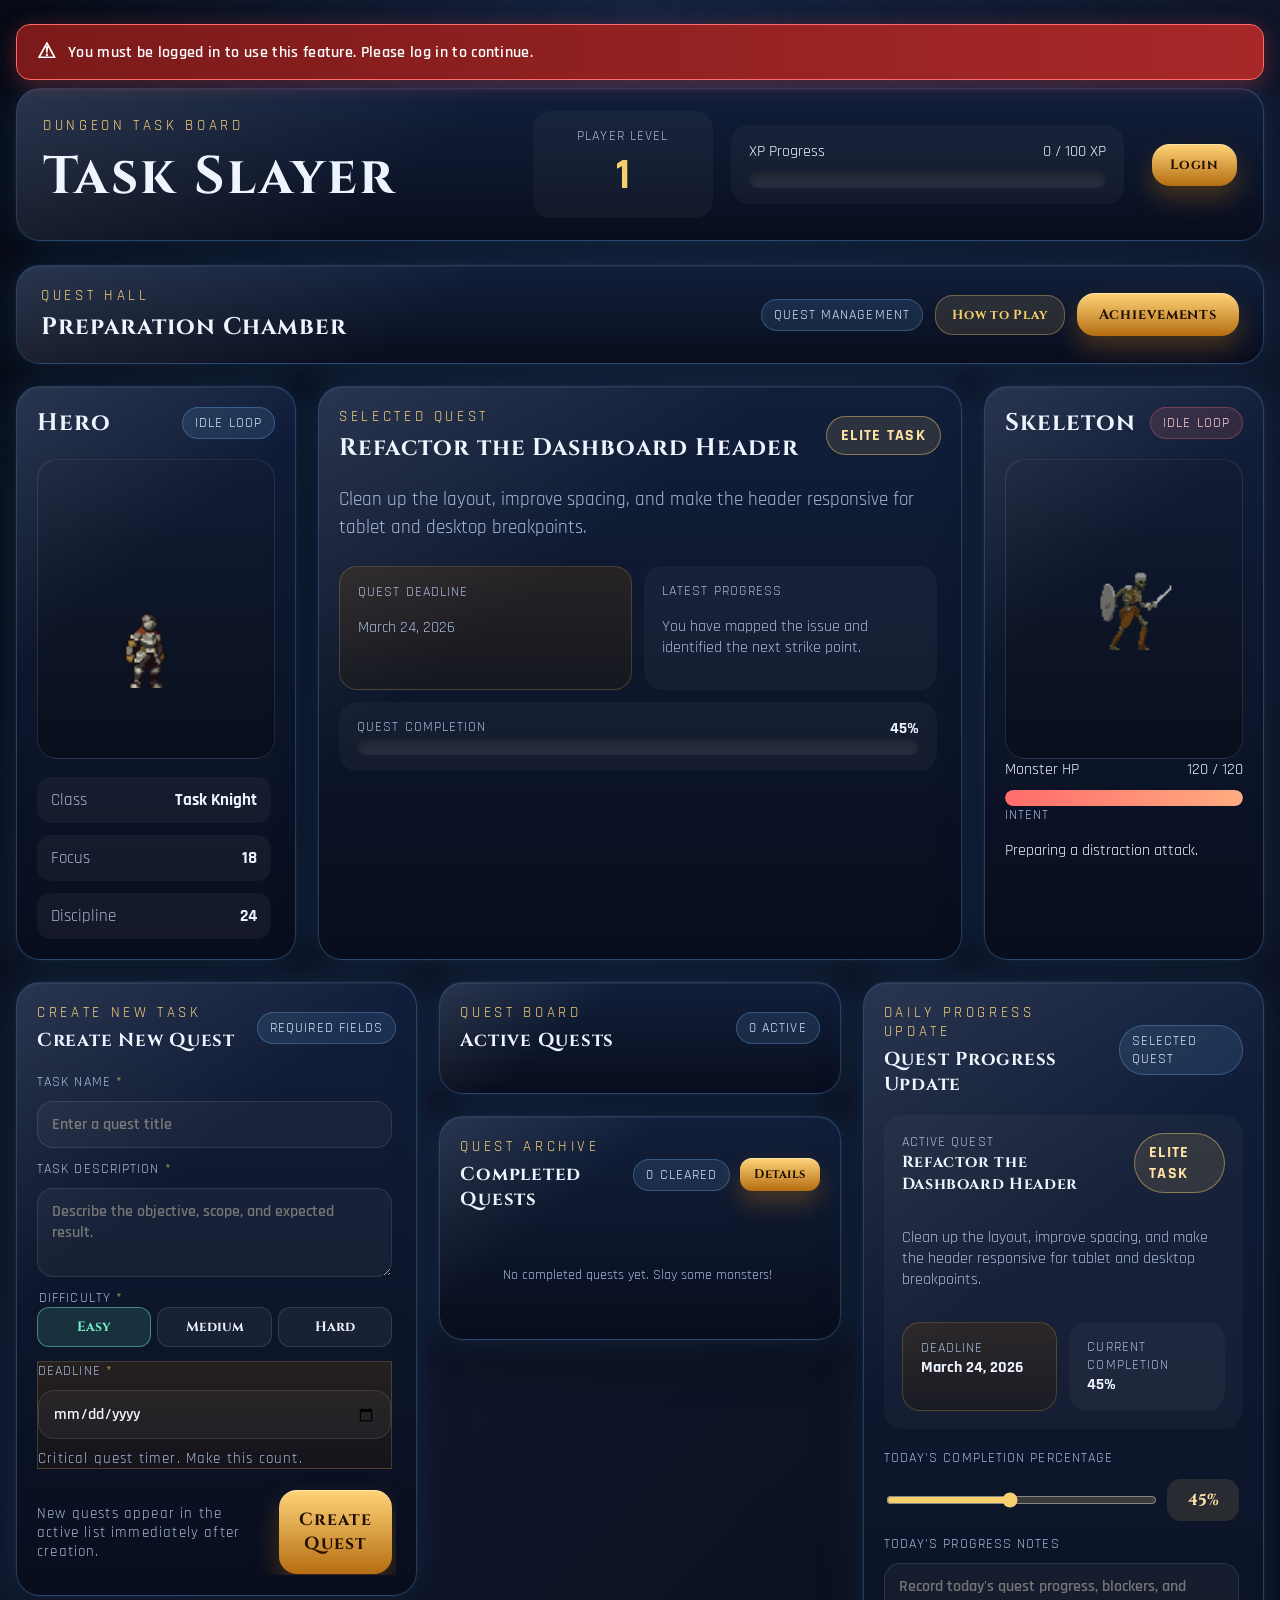
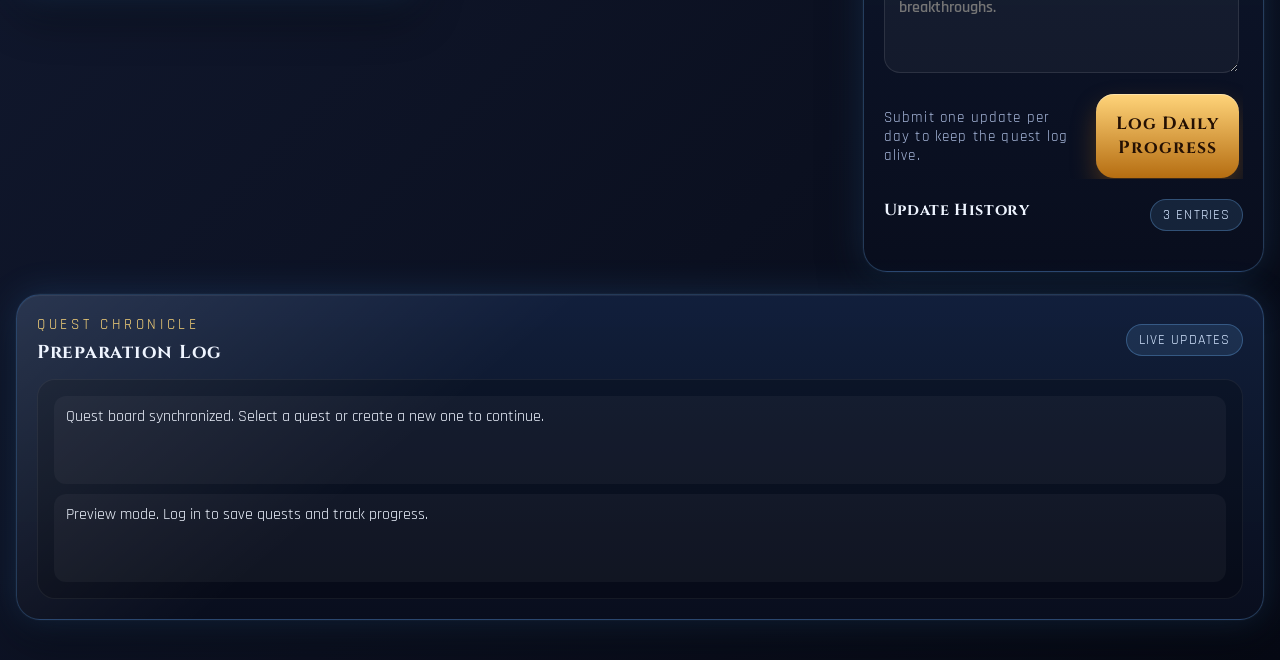
==== commit 07bc0272: "新增管理后台功能与大量其他修复 添加了教程界面" ====
--- a/task-slayer/index.html
+++ b/task-slayer/index.html
@@ -11,9 +11,18 @@
 </head>
 <body>
   <div class="page-shell">
-    <div class="modal-overlay" id="auth-modal" style="z-index: 9999;">
+    <!-- Top warning banner: visible when not logged in -->
+    <div id="login-warning-banner" class="login-warning-banner">
+      <span class="login-warning-icon">&#9888;</span>
+      <span class="login-warning-text">You must be logged in to use this feature. Please log in to continue.</span>
+    </div>
+
+    <div class="modal-overlay" id="auth-modal" style="z-index: 9999; display: none;">
       <div class="modal-card edit-modal-card">
-        <h2 class="modal-title" id="auth-title">Enter the Dungeon</h2>
+        <div style="display: flex; justify-content: space-between; align-items: center; margin-bottom: 4px;">
+          <h2 class="modal-title" id="auth-title" style="margin: 0;">Enter the Dungeon</h2>
+          <button id="auth-modal-close" type="button" aria-label="Close" style="background: transparent; border: none; color: rgba(255,255,255,0.6); font-size: 1.5rem; line-height: 1; cursor: pointer; padding: 0 4px;">&times;</button>
+        </div>
         <div style="margin-bottom: 20px; display: flex; gap: 10px;">
           <button class="action-button is-active" id="tab-login" type="button" style="flex: 1;">Login</button>
           <button class="action-button cancel-quest-btn" id="tab-register" type="button" style="flex: 1;">Register</button>
@@ -57,6 +66,12 @@
           <div class="xp-fill" id="xp-fill"></div>
         </div>
       </div>
+
+      <div class="header-auth" id="header-auth">
+        <span class="header-username" id="header-username"></span>
+        <button class="action-button save-quest-btn" id="login-btn" type="button">Login</button>
+        <button class="action-button cancel-quest-btn" id="logout-btn" type="button" style="display: none;">Logout</button>
+      </div>
     </header>
 
     <main class="scene-stack">
@@ -68,6 +83,7 @@
           </div>
           <div class="scene-banner-actions">
             <span class="scene-chip">Quest Management</span>
+            <button class="action-button tutorial-btn" id="tutorial-btn" type="button">How to Play</button>
             <button class="action-button achievements-btn" id="achievements-btn" type="button">Achievements</button>
           </div>
         </div>
@@ -521,6 +537,25 @@
         <button class="action-button modal-close-btn" id="modal-close-btn" type="button">Continue</button>
       </div>
     </div>
+
+    <!-- ── Tutorial Overlay ── -->
+    <div id="tutorial-overlay" class="tutorial-overlay" hidden>
+      <!-- Dark backdrop with spotlight cutout -->
+      <div class="tutorial-backdrop" id="tutorial-backdrop"></div>
+      <!-- Floating step card -->
+      <div class="tutorial-card" id="tutorial-card">
+        <div class="tutorial-card-header">
+          <span class="tutorial-step-badge" id="tutorial-step-badge">1 / 6</span>
+          <button class="tutorial-skip-btn" id="tutorial-skip-btn" type="button">Skip</button>
+        </div>
+        <h3 class="tutorial-title" id="tutorial-title">Welcome to Task Slayer</h3>
+        <p class="tutorial-body" id="tutorial-body"></p>
+        <div class="tutorial-footer">
+          <button class="tutorial-nav-btn tutorial-prev-btn" id="tutorial-prev-btn" type="button">&#8592; Back</button>
+          <button class="tutorial-nav-btn tutorial-next-btn" id="tutorial-next-btn" type="button">Next &#8594;</button>
+        </div>
+      </div>
+    </div>
   </div>
 
   <script src="./js/battle.js"></script>
--- a/task-slayer/css/style.css
+++ b/task-slayer/css/style.css
@@ -76,9 +76,10 @@
 }
 
 .page-shell {
-  width: min(1440px, calc(100% - 32px));
+  width: min(1440px, 100%);
   margin: 0 auto;
-  padding: 24px 0 40px;
+  padding: 24px 16px 40px;
+  box-sizing: border-box;
 }
 
 body.battle-mode .page-shell {
@@ -346,7 +347,8 @@
 .create-quest-panel,
 .active-quests-panel,
 .completed-quests-panel,
-.quest-detail-panel {
+.quest-detail-panel,
+.quest-log-panel {
   padding: 20px;
 }
 
@@ -1807,6 +1809,62 @@
   border: 1px solid rgba(255, 255, 255, 0.1);
 }
 
+/* ── Login Warning Banner ── */
+
+.login-warning-banner {
+  position: relative;
+  z-index: 10000;
+  display: flex;
+  align-items: center;
+  gap: 12px;
+  padding: 14px 20px;
+  margin-bottom: 8px;
+  border-radius: 14px;
+  background: linear-gradient(90deg, #7b1a1a, #a82828);
+  border: 1px solid #ff6b6b;
+  color: #fff;
+  font-family: "Rajdhani", sans-serif;
+  font-size: 1rem;
+  font-weight: 600;
+  box-shadow: 0 4px 20px rgba(200, 50, 50, 0.4);
+  animation: warningSlideDown 0.35s ease;
+}
+
+.login-warning-banner[hidden] {
+  display: none;
+}
+
+.login-warning-icon {
+  font-size: 1.3rem;
+  flex-shrink: 0;
+}
+
+.login-warning-text {
+  flex: 1;
+  letter-spacing: 0.02em;
+}
+
+.login-warning-close {
+  flex-shrink: 0;
+  background: transparent;
+  border: none;
+  color: rgba(255, 255, 255, 0.8);
+  font-size: 1.4rem;
+  line-height: 1;
+  cursor: pointer;
+  padding: 0 4px;
+  transition: color 150ms ease;
+}
+
+.login-warning-close:hover {
+  color: #fff;
+}
+
+@keyframes warningSlideDown {
+  from { transform: translateY(-100%); opacity: 0; }
+  to { transform: translateY(0); opacity: 1; }
+}
+
 @keyframes modalFadeIn {
   from { opacity: 0; }
   to { opacity: 1; }
@@ -1816,3 +1874,161 @@
   from { opacity: 0; transform: translateY(30px) scale(0.95); }
   to { opacity: 1; transform: translateY(0) scale(1); }
 }
+
+/* ══════════════════════════════════════════
+   Tutorial Overlay
+══════════════════════════════════════════ */
+
+.tutorial-overlay {
+  position: fixed;
+  inset: 0;
+  z-index: 11000;
+  pointer-events: none;
+}
+
+.tutorial-overlay[hidden] {
+  display: none;
+}
+
+/* Full-screen dark backdrop — the spotlight is punched out via JS clip-path */
+.tutorial-backdrop {
+  position: absolute;
+  inset: 0;
+  background: rgba(4, 8, 20, 0.82);
+  pointer-events: all;
+  transition: clip-path 420ms cubic-bezier(0.4, 0, 0.2, 1);
+}
+
+/* Highlighted element ring — injected via JS as a sibling */
+.tutorial-spotlight-ring {
+  position: fixed;
+  border-radius: 14px;
+  box-shadow:
+    0 0 0 3px var(--gold),
+    0 0 28px 4px rgba(247, 207, 109, 0.45);
+  pointer-events: none;
+  z-index: 11001;
+  transition:
+    top 420ms cubic-bezier(0.4, 0, 0.2, 1),
+    left 420ms cubic-bezier(0.4, 0, 0.2, 1),
+    width 420ms cubic-bezier(0.4, 0, 0.2, 1),
+    height 420ms cubic-bezier(0.4, 0, 0.2, 1);
+}
+
+/* Floating step card */
+.tutorial-card {
+  position: fixed;
+  z-index: 11002;
+  width: min(420px, calc(100vw - 32px));
+  background: linear-gradient(160deg, #0d1730 0%, #162044 55%, #0d1730 100%);
+  border: 1px solid var(--gold);
+  border-radius: 18px;
+  padding: 24px 28px 20px;
+  box-shadow:
+    0 0 50px rgba(247, 207, 109, 0.18),
+    0 16px 40px rgba(0, 0, 0, 0.6);
+  pointer-events: all;
+  animation: tutorialCardIn 0.35s ease;
+  transition: top 420ms cubic-bezier(0.4, 0, 0.2, 1),
+              left 420ms cubic-bezier(0.4, 0, 0.2, 1);
+}
+
+@keyframes tutorialCardIn {
+  from { opacity: 0; transform: scale(0.93) translateY(12px); }
+  to   { opacity: 1; transform: scale(1) translateY(0); }
+}
+
+.tutorial-card-header {
+  display: flex;
+  justify-content: space-between;
+  align-items: center;
+  margin-bottom: 14px;
+}
+
+.tutorial-step-badge {
+  font-family: "Rajdhani", sans-serif;
+  font-size: 0.8rem;
+  font-weight: 700;
+  letter-spacing: 0.12em;
+  color: var(--gold);
+  background: rgba(247, 207, 109, 0.12);
+  border: 1px solid rgba(247, 207, 109, 0.3);
+  border-radius: 999px;
+  padding: 3px 10px;
+}
+
+.tutorial-skip-btn {
+  background: transparent;
+  border: none;
+  color: var(--text-muted);
+  font-family: "Rajdhani", sans-serif;
+  font-size: 0.85rem;
+  font-weight: 600;
+  letter-spacing: 0.06em;
+  cursor: pointer;
+  padding: 2px 6px;
+  opacity: 0.7;
+  transition: opacity 150ms;
+}
+.tutorial-skip-btn:hover { opacity: 1; }
+
+.tutorial-title {
+  font-family: "Cinzel", serif;
+  font-size: 1.15rem;
+  font-weight: 700;
+  color: var(--gold);
+  margin: 0 0 10px;
+  text-shadow: 0 0 14px rgba(247, 207, 109, 0.35);
+}
+
+.tutorial-body {
+  font-family: "Rajdhani", sans-serif;
+  font-size: 1rem;
+  font-weight: 500;
+  color: var(--text-primary);
+  line-height: 1.6;
+  margin: 0 0 18px;
+}
+
+.tutorial-footer {
+  display: flex;
+  justify-content: space-between;
+  align-items: center;
+  gap: 10px;
+}
+
+.tutorial-nav-btn {
+  font-family: "Cinzel", serif;
+  font-size: 0.82rem;
+  font-weight: 700;
+  letter-spacing: 0.07em;
+  cursor: pointer;
+  border-radius: 10px;
+  padding: 9px 18px;
+  transition: transform 150ms, filter 150ms;
+}
+.tutorial-nav-btn:hover { transform: translateY(-1px); filter: brightness(1.1); }
+.tutorial-nav-btn:active { transform: translateY(1px); }
+
+.tutorial-prev-btn {
+  background: rgba(255, 255, 255, 0.07);
+  border: 1px solid rgba(255, 255, 255, 0.15);
+  color: var(--text-muted);
+}
+
+.tutorial-next-btn {
+  background: linear-gradient(180deg, var(--button-top), var(--button-bottom));
+  border: none;
+  color: #241003;
+  box-shadow: 0 6px 18px rgba(181, 109, 17, 0.35);
+}
+
+/* tutorial-btn style — matches scene-banner secondary buttons */
+.tutorial-btn {
+  font-size: 0.82rem !important;
+  padding: 10px 16px !important;
+  background: rgba(247, 207, 109, 0.12) !important;
+  border: 1px solid rgba(247, 207, 109, 0.35) !important;
+  color: var(--gold) !important;
+  box-shadow: none !important;
+}
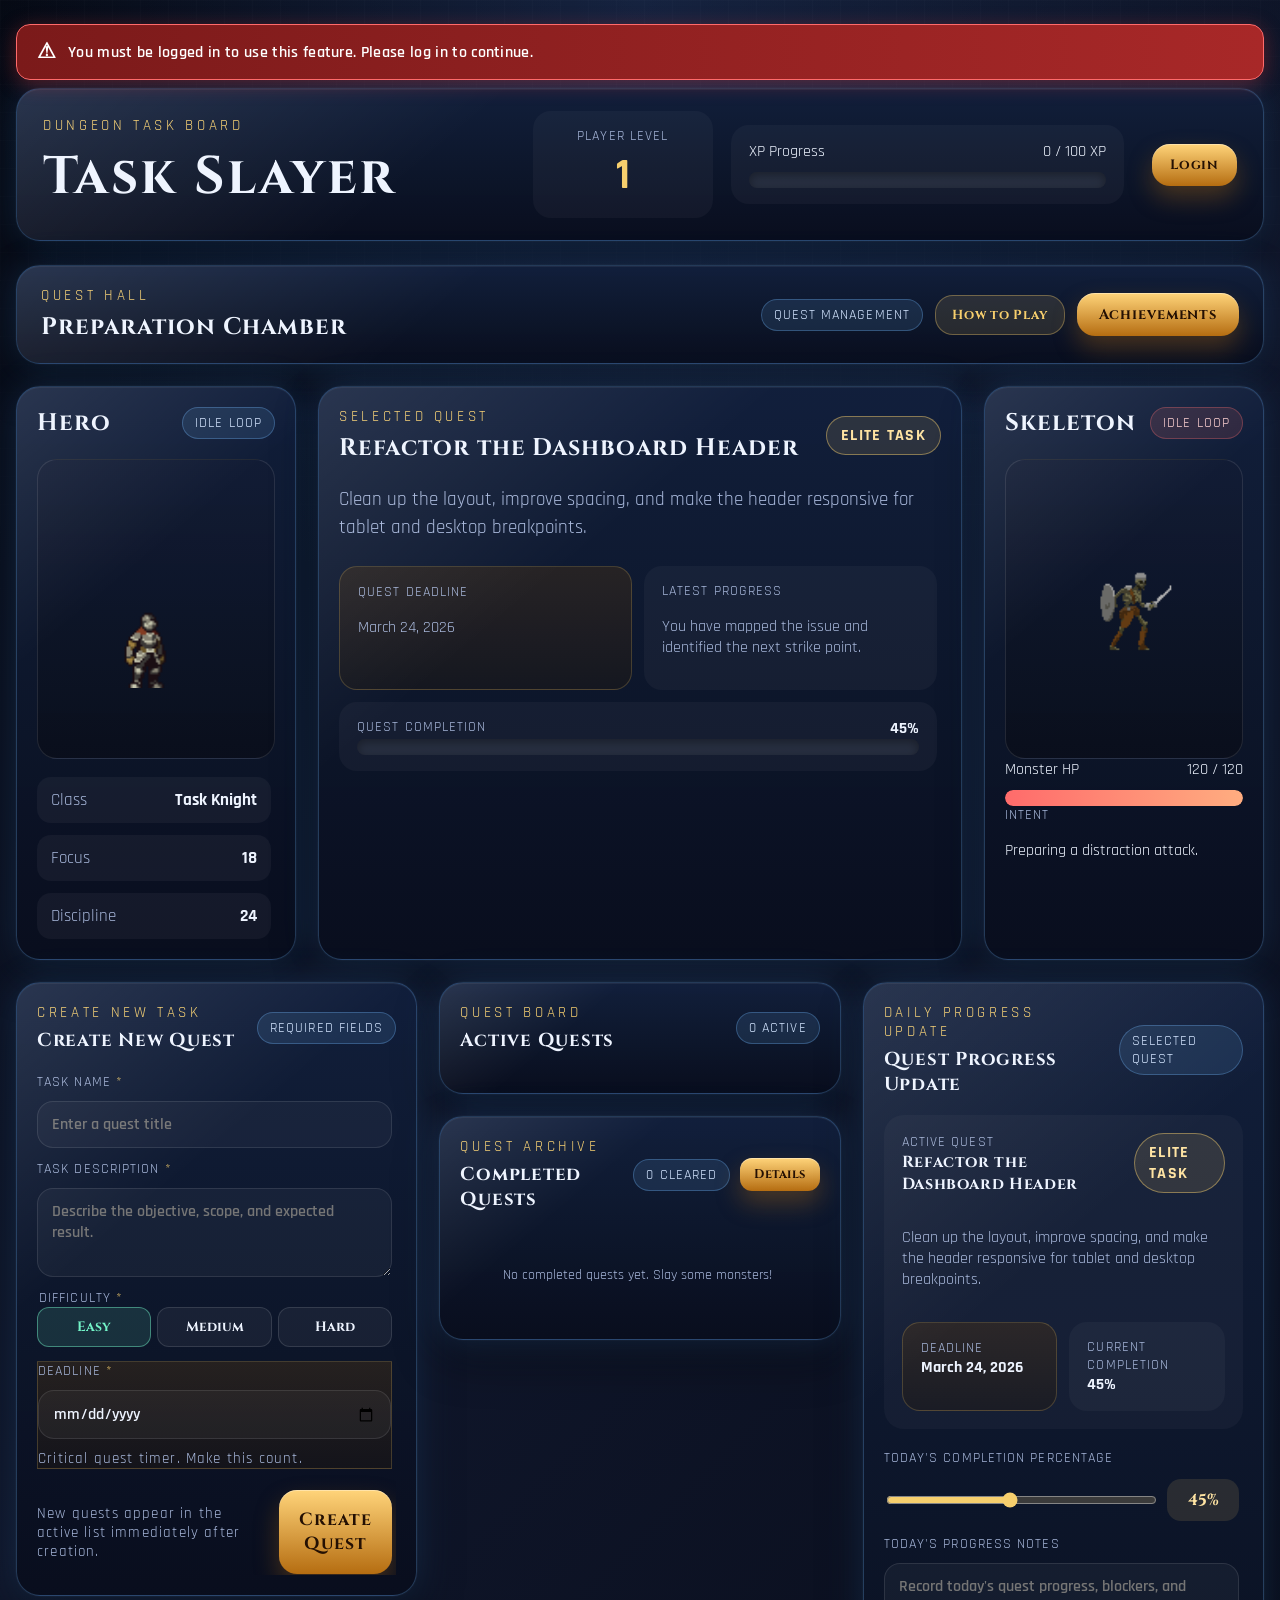
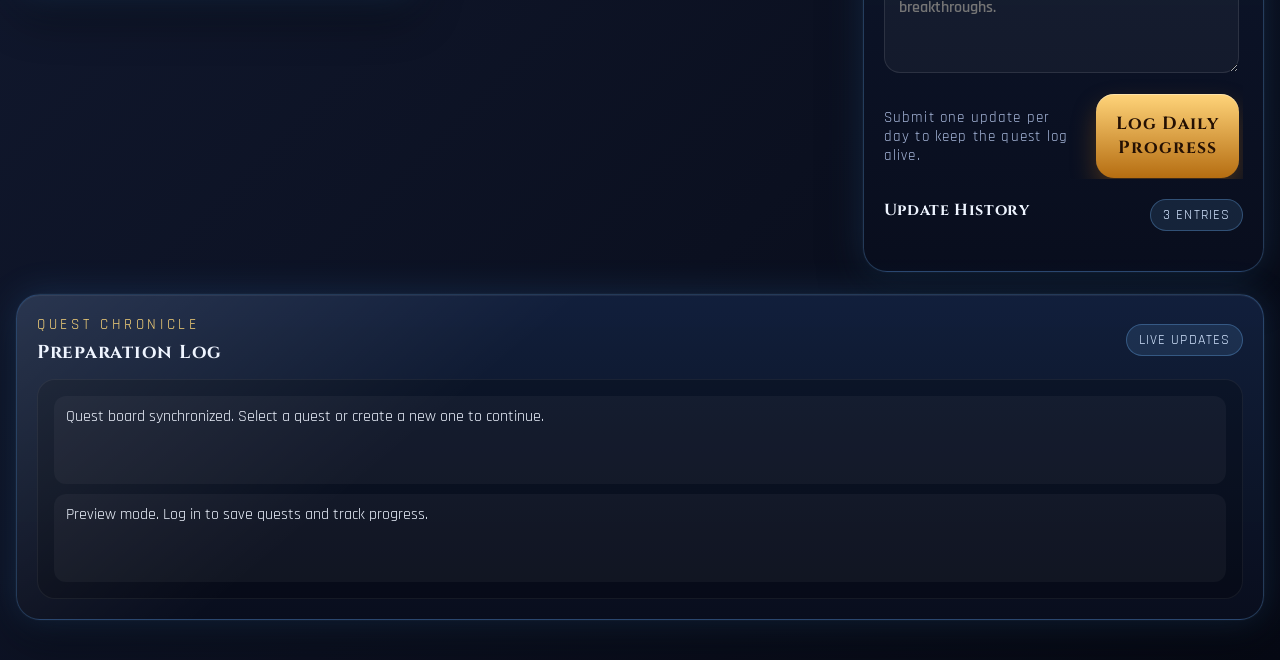
==== commit 2d069c41: "优化了登录UI" ====
--- a/task-slayer/index.html
+++ b/task-slayer/index.html
@@ -18,32 +18,75 @@
     </div>
 
     <div class="modal-overlay" id="auth-modal" style="z-index: 9999; display: none;">
-      <div class="modal-card edit-modal-card">
-        <div style="display: flex; justify-content: space-between; align-items: center; margin-bottom: 4px;">
-          <h2 class="modal-title" id="auth-title" style="margin: 0;">Enter the Dungeon</h2>
-          <button id="auth-modal-close" type="button" aria-label="Close" style="background: transparent; border: none; color: rgba(255,255,255,0.6); font-size: 1.5rem; line-height: 1; cursor: pointer; padding: 0 4px;">&times;</button>
-        </div>
-        <div style="margin-bottom: 20px; display: flex; gap: 10px;">
-          <button class="action-button is-active" id="tab-login" type="button" style="flex: 1;">Login</button>
-          <button class="action-button cancel-quest-btn" id="tab-register" type="button" style="flex: 1;">Register</button>
-        </div>
-
-        <form id="auth-form" class="quest-form">
-          <label class="form-field">
-            <span class="field-label">Hero Name <em>*</em></span>
-            <input id="auth-username" type="text" placeholder="Enter your username" required autocomplete="off">
-          </label>
-          <label class="form-field">
-            <span class="field-label">Secret Password <em>*</em></span>
-            <input id="auth-password" type="password" placeholder="Enter your password" required>
-          </label>
-
-          <p id="auth-error-msg" style="color: #ff4d4f; font-size: 14px; margin-top: 10px; display: none;">Error message here</p>
-
-          <div class="form-footer" style="margin-top: 24px;">
-            <button class="action-button save-quest-btn" type="submit" id="auth-submit-btn" style="width: 100%;">Login to Start</button>
-          </div>
-        </form>
+      <div class="auth-shell" id="auth-shell">
+        <button class="auth-close" id="auth-modal-close" type="button" aria-label="Close">&times;</button>
+
+        <div class="auth-panel auth-panel-form auth-panel-login">
+          <div class="auth-panel-inner">
+            <p class="auth-kicker">Task Slayer Access</p>
+            <h2 class="modal-title auth-title-static">Enter the Dungeon</h2>
+            <p class="auth-copy">Log in with your current hero account to continue your quest.</p>
+
+            <form id="auth-form" class="quest-form auth-form">
+              <label class="form-field">
+                <span class="field-label">Hero Name <em>*</em></span>
+                <input id="auth-username" type="text" placeholder="Enter your username" required autocomplete="off">
+              </label>
+              <label class="form-field">
+                <span class="field-label">Secret Password <em>*</em></span>
+                <input id="auth-password" type="password" placeholder="Enter your password" required>
+              </label>
+
+              <p id="auth-error-msg" class="auth-error-msg">Error message here</p>
+
+              <div class="form-footer auth-form-footer">
+                <button class="action-button save-quest-btn auth-submit-btn" type="submit" id="auth-submit-btn">Login to Start</button>
+              </div>
+            </form>
+          </div>
+        </div>
+
+        <div class="auth-panel auth-panel-form auth-panel-register" aria-hidden="true">
+          <div class="auth-panel-inner">
+            <p class="auth-kicker">New Adventurer</p>
+            <h2 class="modal-title auth-title-static">Enlist a New Hero</h2>
+            <p class="auth-copy">Register a fresh hero profile and start carving through your task list.</p>
+
+            <form id="auth-register-form" class="quest-form auth-form">
+              <label class="form-field">
+                <span class="field-label">Hero Name <em>*</em></span>
+                <input id="auth-register-username" type="text" placeholder="Choose your username" required autocomplete="off">
+              </label>
+              <label class="form-field">
+                <span class="field-label">Secret Password <em>*</em></span>
+                <input id="auth-register-password" type="password" placeholder="Create your password" required>
+              </label>
+
+              <p id="auth-register-error-msg" class="auth-error-msg">Error message here</p>
+
+              <div class="form-footer auth-form-footer">
+                <button class="action-button save-quest-btn auth-submit-btn" type="submit" id="auth-register-submit-btn">Create Hero</button>
+              </div>
+            </form>
+          </div>
+        </div>
+
+        <div class="auth-overlay-container" aria-hidden="true">
+          <div class="auth-overlay">
+            <div class="auth-overlay-panel auth-overlay-left">
+              <p class="auth-kicker">Welcome Back</p>
+              <h2 class="auth-overlay-title">Already have a hero?</h2>
+              <p class="auth-overlay-copy">Use your existing Login to get back into the dungeon.</p>
+              <button class="action-button cancel-quest-btn auth-toggle-btn" id="tab-login" type="button">Login</button>
+            </div>
+            <div class="auth-overlay-panel auth-overlay-right">
+              <p class="auth-kicker">First Journey</p>
+              <h2 class="auth-overlay-title">Need a new hero?</h2>
+              <p class="auth-overlay-copy">Register once, then keep using the same Login details as your adventure continues.</p>
+              <button class="action-button auth-toggle-btn" id="tab-register" type="button">Register</button>
+            </div>
+          </div>
+        </div>
       </div>
     </div>
     <header class="top-bar panel">
--- a/task-slayer/css/style.css
+++ b/task-slayer/css/style.css
@@ -1279,6 +1279,10 @@
   display: none;
 }
 
+#auth-modal.modal-overlay {
+  padding: 20px;
+}
+
 /* Quest Archive: tall card + filters — allow overlay scroll on short viewports */
 #quest-archive-modal.modal-overlay {
   align-items: flex-start;
@@ -1412,6 +1416,247 @@
 .edit-modal-card {
   max-width: 520px;
   text-align: left;
+}
+
+.auth-shell {
+  position: relative;
+  overflow: hidden;
+  width: min(920px, 100%);
+  min-height: 540px;
+  border: 1px solid rgba(247, 207, 109, 0.45);
+  border-radius: 24px;
+  background:
+    radial-gradient(circle at top left, rgba(247, 207, 109, 0.16), transparent 34%),
+    linear-gradient(165deg, #0b1430 0%, #132146 55%, #0e1633 100%);
+  box-shadow:
+    0 0 0 1px rgba(255, 255, 255, 0.04),
+    0 30px 80px rgba(0, 0, 0, 0.56),
+    0 0 60px rgba(247, 207, 109, 0.14);
+  animation: modalSlideUp 0.4s ease;
+}
+
+.auth-shell::before {
+  content: "";
+  position: absolute;
+  inset: 0;
+  background:
+    linear-gradient(135deg, rgba(255, 255, 255, 0.04), transparent 30%),
+    repeating-linear-gradient(135deg, rgba(255, 255, 255, 0.02) 0 2px, transparent 2px 12px);
+  pointer-events: none;
+}
+
+.auth-close {
+  position: absolute;
+  top: 18px;
+  right: 18px;
+  z-index: 220;
+  width: 42px;
+  height: 42px;
+  border: 1px solid rgba(255, 255, 255, 0.16);
+  border-radius: 999px;
+  background: rgba(8, 13, 30, 0.65);
+  color: rgba(255, 255, 255, 0.8);
+  font-size: 1.5rem;
+  line-height: 1;
+  cursor: pointer;
+  transition: transform 180ms ease, background 180ms ease, border-color 180ms ease;
+}
+
+.auth-close:hover {
+  transform: scale(1.04);
+  background: rgba(15, 24, 50, 0.9);
+  border-color: rgba(247, 207, 109, 0.35);
+}
+
+.auth-panel {
+  position: absolute;
+  top: 0;
+  height: 100%;
+  width: 50%;
+  transition: transform 0.65s ease, opacity 0.65s ease;
+}
+
+.auth-panel-form {
+  left: 0;
+  z-index: 2;
+}
+
+.auth-panel-login {
+  opacity: 1;
+}
+
+.auth-panel-register {
+  opacity: 0;
+  z-index: 1;
+}
+
+.auth-shell.is-register-mode .auth-panel-login {
+  transform: translateX(100%);
+  opacity: 0;
+}
+
+.auth-shell.is-register-mode .auth-panel-register {
+  transform: translateX(100%);
+  opacity: 1;
+  z-index: 5;
+}
+
+.auth-panel-inner {
+  display: flex;
+  flex-direction: column;
+  justify-content: center;
+  min-height: 100%;
+  padding: 64px 52px 48px;
+  text-align: left;
+}
+
+.auth-kicker {
+  margin: 0 0 10px;
+  color: rgba(247, 207, 109, 0.88);
+  font: 700 0.8rem "Rajdhani", sans-serif;
+  letter-spacing: 0.2em;
+  text-transform: uppercase;
+}
+
+.auth-title-static {
+  margin-bottom: 12px;
+}
+
+.auth-copy {
+  margin: 0 0 26px;
+  max-width: 330px;
+  color: var(--text-muted);
+  font: 500 1rem/1.6 "Rajdhani", sans-serif;
+}
+
+.auth-form {
+  margin-top: 0;
+}
+
+.auth-form .form-field + .form-field {
+  margin-top: 16px;
+}
+
+.auth-form .field-label {
+  margin-bottom: 8px;
+}
+
+.auth-form input {
+  min-height: 52px;
+  border: 1px solid rgba(255, 255, 255, 0.1);
+  border-radius: 12px;
+  background: rgba(255, 255, 255, 0.06);
+  color: var(--text-primary);
+  transition: border-color 180ms ease, box-shadow 180ms ease, background 180ms ease;
+}
+
+.auth-form input::placeholder {
+  color: rgba(219, 224, 255, 0.45);
+}
+
+.auth-form input:focus {
+  outline: none;
+  border-color: rgba(247, 207, 109, 0.45);
+  box-shadow: 0 0 0 3px rgba(247, 207, 109, 0.12);
+  background: rgba(255, 255, 255, 0.08);
+}
+
+.auth-error-msg {
+  min-height: 22px;
+  margin: 14px 0 0;
+  color: #ff7b7f;
+  font-size: 0.92rem;
+  display: none;
+}
+
+.auth-form-footer {
+  margin-top: 24px;
+}
+
+.auth-submit-btn {
+  width: 100%;
+}
+
+.auth-overlay-container {
+  position: absolute;
+  top: 0;
+  left: 50%;
+  z-index: 100;
+  width: 50%;
+  height: 100%;
+  overflow: hidden;
+  transition: transform 0.65s ease;
+}
+
+.auth-shell.is-register-mode .auth-overlay-container {
+  transform: translateX(-100%);
+}
+
+.auth-overlay {
+  position: relative;
+  left: -100%;
+  width: 200%;
+  height: 100%;
+  color: #fff;
+  background:
+    radial-gradient(circle at top, rgba(255, 240, 199, 0.26), transparent 30%),
+    linear-gradient(135deg, #7a1d1b 0%, #b03a27 32%, #d08a22 100%);
+  transform: translateX(0);
+  transition: transform 0.65s ease;
+}
+
+.auth-shell.is-register-mode .auth-overlay {
+  transform: translateX(50%);
+}
+
+.auth-overlay-panel {
+  position: absolute;
+  top: 0;
+  display: flex;
+  flex-direction: column;
+  justify-content: center;
+  width: 50%;
+  height: 100%;
+  padding: 56px 44px;
+  text-align: center;
+  transition: transform 0.65s ease;
+}
+
+.auth-overlay-left {
+  transform: translateX(-20%);
+}
+
+.auth-shell.is-register-mode .auth-overlay-left {
+  transform: translateX(0);
+}
+
+.auth-overlay-right {
+  right: 0;
+}
+
+.auth-shell.is-register-mode .auth-overlay-right {
+  transform: translateX(20%);
+}
+
+.auth-overlay-title {
+  margin: 0 0 14px;
+  font-family: "Cinzel", serif;
+  font-size: 2rem;
+  line-height: 1.2;
+  color: #fff3d6;
+  text-shadow: 0 10px 30px rgba(0, 0, 0, 0.28);
+}
+
+.auth-overlay-copy {
+  margin: 0 auto 24px;
+  max-width: 300px;
+  color: rgba(255, 245, 230, 0.9);
+  font: 500 1rem/1.6 "Rajdhani", sans-serif;
+}
+
+.auth-toggle-btn {
+  min-width: 160px;
+  align-self: center;
 }
 
 .edit-quest-form {
@@ -1842,6 +2087,87 @@
 .login-warning-text {
   flex: 1;
   letter-spacing: 0.02em;
+}
+
+@media (max-width: 900px) {
+  #auth-modal.modal-overlay {
+    padding: 14px;
+    align-items: flex-start;
+    overflow-y: auto;
+  }
+
+  .auth-shell {
+    width: min(560px, 100%);
+    min-height: 0;
+  }
+
+  .auth-panel,
+  .auth-overlay-container {
+    position: relative;
+    width: 100%;
+    left: 0;
+    height: auto;
+    transform: none !important;
+  }
+
+  .auth-panel-form {
+    z-index: 2;
+  }
+
+  .auth-panel-login,
+  .auth-panel-register {
+    opacity: 1;
+  }
+
+  .auth-panel-register {
+    display: none;
+  }
+
+  .auth-shell.is-register-mode .auth-panel-login {
+    display: none;
+  }
+
+  .auth-shell.is-register-mode .auth-panel-register {
+    display: block;
+  }
+
+  .auth-overlay-container {
+    overflow: visible;
+  }
+
+  .auth-overlay {
+    left: 0;
+    width: 100%;
+    transform: none !important;
+  }
+
+  .auth-overlay-panel {
+    position: relative;
+    width: 100%;
+    height: auto;
+    padding: 28px 24px 30px;
+    transform: none !important;
+  }
+
+  .auth-overlay-left {
+    display: none;
+  }
+
+  .auth-shell.is-register-mode .auth-overlay-left {
+    display: flex;
+  }
+
+  .auth-shell.is-register-mode .auth-overlay-right {
+    display: none;
+  }
+
+  .auth-panel-inner {
+    padding: 84px 24px 32px;
+  }
+
+  .auth-overlay-title {
+    font-size: 1.6rem;
+  }
 }
 
 .login-warning-close {
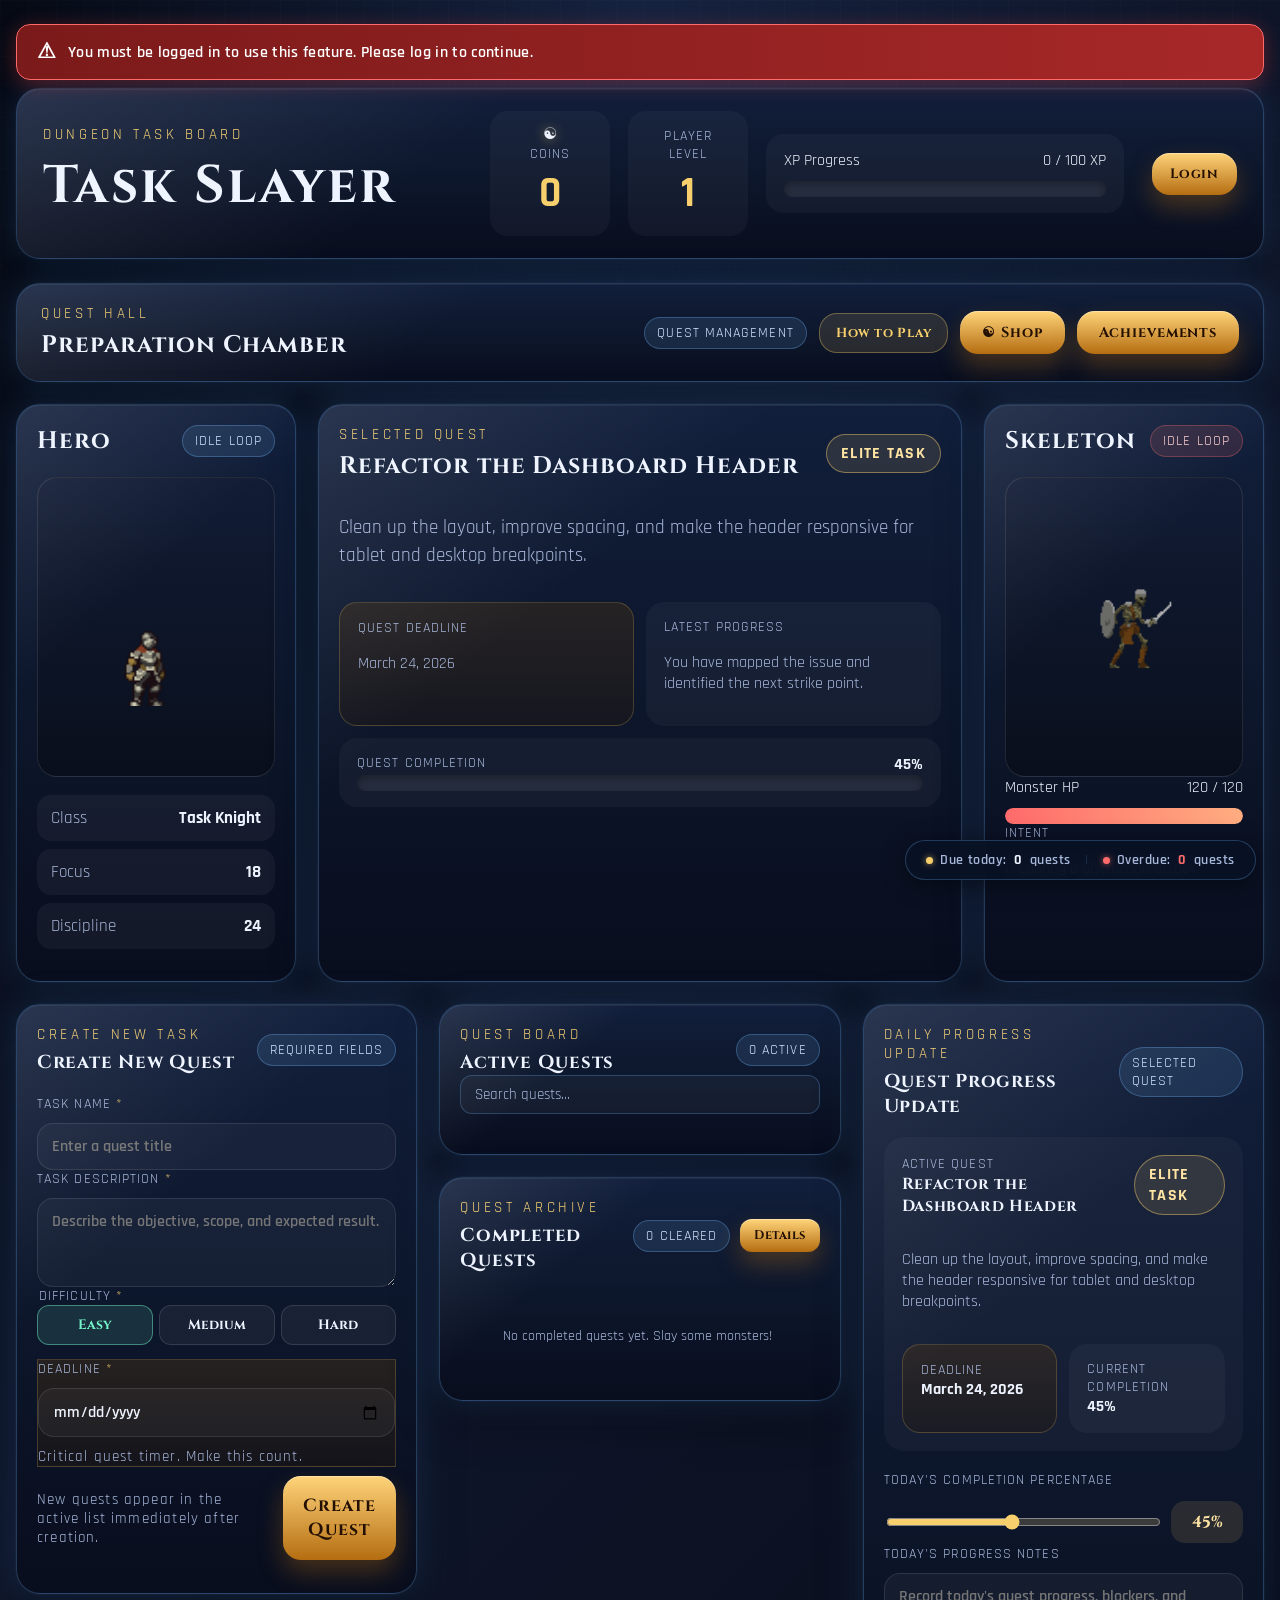
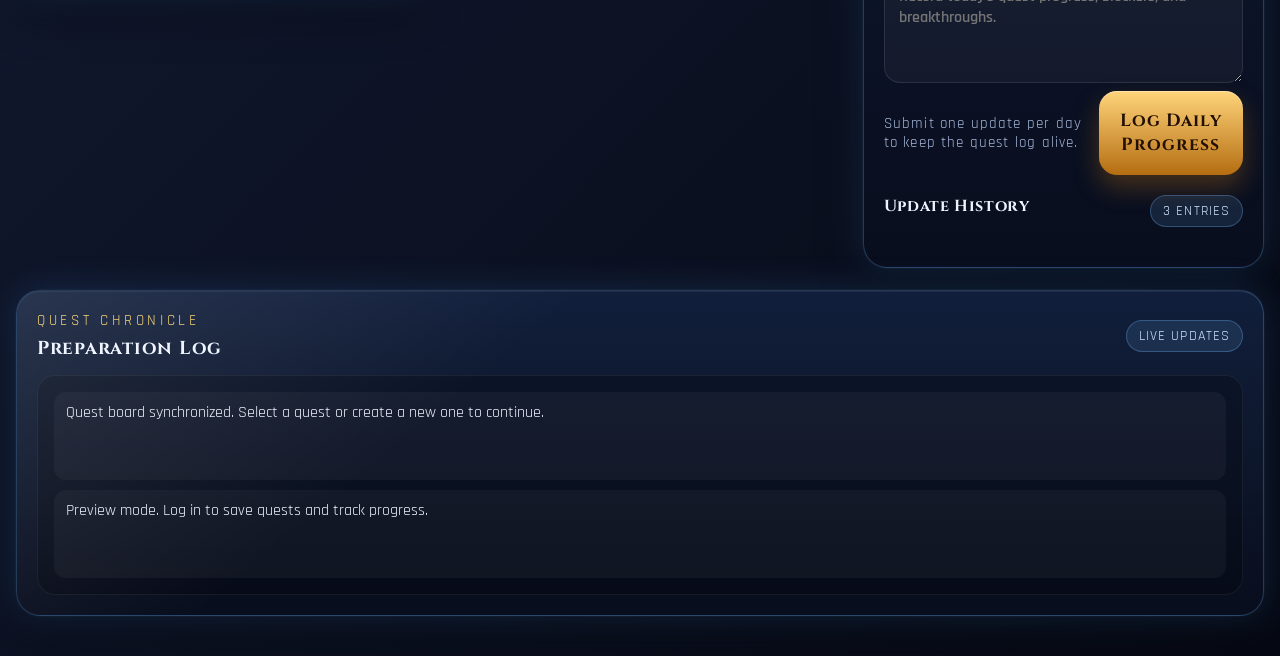
==== commit 98687f7c: "添加了商店界面 在总任务栏添加了搜素框 右下角添加了简略任务详情" ====
--- a/task-slayer/index.html
+++ b/task-slayer/index.html
@@ -95,6 +95,14 @@
         <h1>Task Slayer</h1>
       </div>
 
+      <div class="coins-box">
+        <span class="coins-icon">&#9775;</span>
+        <div>
+          <span class="level-label">Coins</span>
+          <span class="coins-value" id="player-coins">0</span>
+        </div>
+      </div>
+
       <div class="level-box">
         <span class="level-label">Player Level</span>
         <span class="level-value" id="player-level">7</span>
@@ -127,6 +135,7 @@
           <div class="scene-banner-actions">
             <span class="scene-chip">Quest Management</span>
             <button class="action-button tutorial-btn" id="tutorial-btn" type="button">How to Play</button>
+            <button class="action-button shop-btn" id="shop-btn" type="button">&#9775; Shop</button>
             <button class="action-button achievements-btn" id="achievements-btn" type="button">Achievements</button>
           </div>
         </div>
@@ -279,6 +288,10 @@
                   <h3>Active Quests</h3>
                 </div>
                 <span class="scene-chip" id="quest-count-chip">3 Active</span>
+              </div>
+
+              <div class="quest-search-wrap">
+                <input class="quest-search-input" id="quest-search-input" type="search" placeholder="Search quests…" autocomplete="off">
               </div>
 
               <div class="active-quest-list" id="active-task-list" aria-live="polite"></div>
@@ -601,6 +614,19 @@
     </div>
   </div>
 
+  <!-- Bottom-right status bar -->
+  <div class="status-bar" id="status-bar">
+    <span class="status-bar-item" id="status-today">
+      <span class="status-dot status-dot-gold"></span>
+      Due today: <strong id="status-today-count">0</strong> quests
+    </span>
+    <span class="status-bar-divider">|</span>
+    <span class="status-bar-item status-bar-item-danger" id="status-overdue">
+      <span class="status-dot status-dot-red"></span>
+      Overdue: <strong id="status-overdue-count">0</strong> quests
+    </span>
+  </div>
+
   <script src="./js/battle.js"></script>
 </body>
 </html>
--- a/task-slayer/css/style.css
+++ b/task-slayer/css/style.css
@@ -112,7 +112,7 @@
 
 .top-bar {
   display: grid;
-  grid-template-columns: 1.2fr 180px 1fr auto;
+  grid-template-columns: 1.2fr 120px 120px 1fr auto;
   gap: 18px;
   align-items: center;
   padding: 22px 26px;
@@ -160,6 +160,7 @@
 }
 
 .level-box,
+.coins-box,
 .xp-wrapper,
 .detail-card,
 .summary-meta-card {
@@ -168,8 +169,38 @@
   background: rgba(255, 255, 255, 0.035);
 }
 
-.level-box {
+.level-box,
+.coins-box {
   text-align: center;
+}
+
+.coins-icon {
+  display: block;
+  font-size: 1rem;
+  line-height: 1;
+  margin-bottom: 2px;
+  filter: drop-shadow(0 0 6px rgba(247, 207, 109, 0.6));
+}
+
+.coins-value {
+  display: inline-block;
+  margin-top: 4px;
+  font-size: 2.6rem;
+  font-weight: 700;
+  color: var(--gold);
+}
+
+.shop-btn {
+  background: linear-gradient(135deg, #2a1f0a, #4a3510);
+  border: 1px solid rgba(247, 207, 109, 0.4);
+  color: var(--gold);
+  box-shadow: 0 0 12px rgba(247, 207, 109, 0.15);
+  transition: box-shadow 0.2s, border-color 0.2s;
+}
+
+.shop-btn:hover {
+  border-color: rgba(247, 207, 109, 0.8);
+  box-shadow: 0 0 20px rgba(247, 207, 109, 0.35);
 }
 
 .level-label,
@@ -431,11 +462,43 @@
   animation: idleFloat 3s ease-in-out infinite;
 }
 
-.stats-list,
 .info-cards,
 .quest-form,
 .progress-form,
 .progress-history-list,
+.quest-search-wrap {
+  margin-bottom: 12px;
+}
+
+.stats-list {
+  display: grid;
+  gap: 8px;
+  margin-bottom: 12px;
+}
+
+.quest-search-input {
+  width: 100%;
+  padding: 9px 14px;
+  border-radius: 12px;
+  border: 1px solid var(--panel-border);
+  background: rgba(255, 255, 255, 0.04);
+  color: var(--text-primary);
+  font-family: "Rajdhani", sans-serif;
+  font-size: 0.95rem;
+  outline: none;
+  transition: border-color 0.18s, background 0.18s;
+  box-sizing: border-box;
+}
+
+.quest-search-input::placeholder {
+  color: var(--text-muted);
+}
+
+.quest-search-input:focus {
+  border-color: rgba(247, 207, 109, 0.5);
+  background: rgba(255, 255, 255, 0.07);
+}
+
 .active-quest-list {
   display: grid;
   gap: 12px;
@@ -497,14 +560,16 @@
 }
 
 .task-description {
-  margin: 22px 0 0;
+  margin: 32px 0 0;
   font-size: 1.2rem;
   line-height: 1.45;
 }
 
 .info-cards {
+  display: grid;
   grid-template-columns: repeat(2, minmax(0, 1fr));
-  margin-top: 24px;
+  margin-top: 32px;
+  gap: 12px;
 }
 
 .wide-card {
@@ -762,6 +827,18 @@
 .progress-pill.hard {
   background: rgba(255, 125, 125, 0.12);
   color: var(--hard);
+}
+
+.quest-pill.deadline-warning {
+  background: rgba(247, 207, 109, 0.12);
+  color: var(--gold);
+  font-weight: 700;
+}
+
+.quest-pill.deadline-expired {
+  background: rgba(255, 107, 107, 0.12);
+  color: var(--red);
+  font-weight: 700;
 }
 
 .quest-deadline-badge {
@@ -1939,7 +2016,8 @@
   font-size: 0.95rem;
 }
 
-.achievements-btn {
+.achievements-btn,
+.shop-btn {
   font-size: 0.9rem !important;
   padding: 12px 22px !important;
 }
@@ -2358,3 +2436,64 @@
   color: var(--gold) !important;
   box-shadow: none !important;
 }
+
+/* ── Bottom-right status bar ── */
+.status-bar {
+  position: fixed;
+  bottom: 20px;
+  right: 24px;
+  display: flex;
+  align-items: center;
+  gap: 14px;
+  padding: 10px 20px;
+  border-radius: 999px;
+  background: rgba(9, 18, 36, 0.88);
+  border: 1px solid var(--panel-border);
+  backdrop-filter: blur(10px);
+  box-shadow: 0 4px 24px rgba(0, 0, 0, 0.45);
+  font-size: 0.88rem;
+  font-family: "Rajdhani", sans-serif;
+  font-weight: 600;
+  letter-spacing: 0.04em;
+  color: var(--text-muted);
+  z-index: 800;
+  pointer-events: none;
+  transition: opacity 0.3s;
+}
+
+.status-bar-item {
+  display: flex;
+  align-items: center;
+  gap: 7px;
+  white-space: nowrap;
+}
+
+.status-bar-item strong {
+  color: var(--text-primary);
+}
+
+.status-bar-item-danger strong {
+  color: var(--red);
+}
+
+.status-dot {
+  width: 7px;
+  height: 7px;
+  border-radius: 50%;
+  flex-shrink: 0;
+}
+
+.status-dot-gold {
+  background: var(--gold);
+  box-shadow: 0 0 6px rgba(247, 207, 109, 0.7);
+}
+
+.status-dot-red {
+  background: var(--red);
+  box-shadow: 0 0 6px rgba(255, 107, 107, 0.7);
+}
+
+.status-bar-divider {
+  color: var(--panel-border);
+  font-weight: 400;
+}
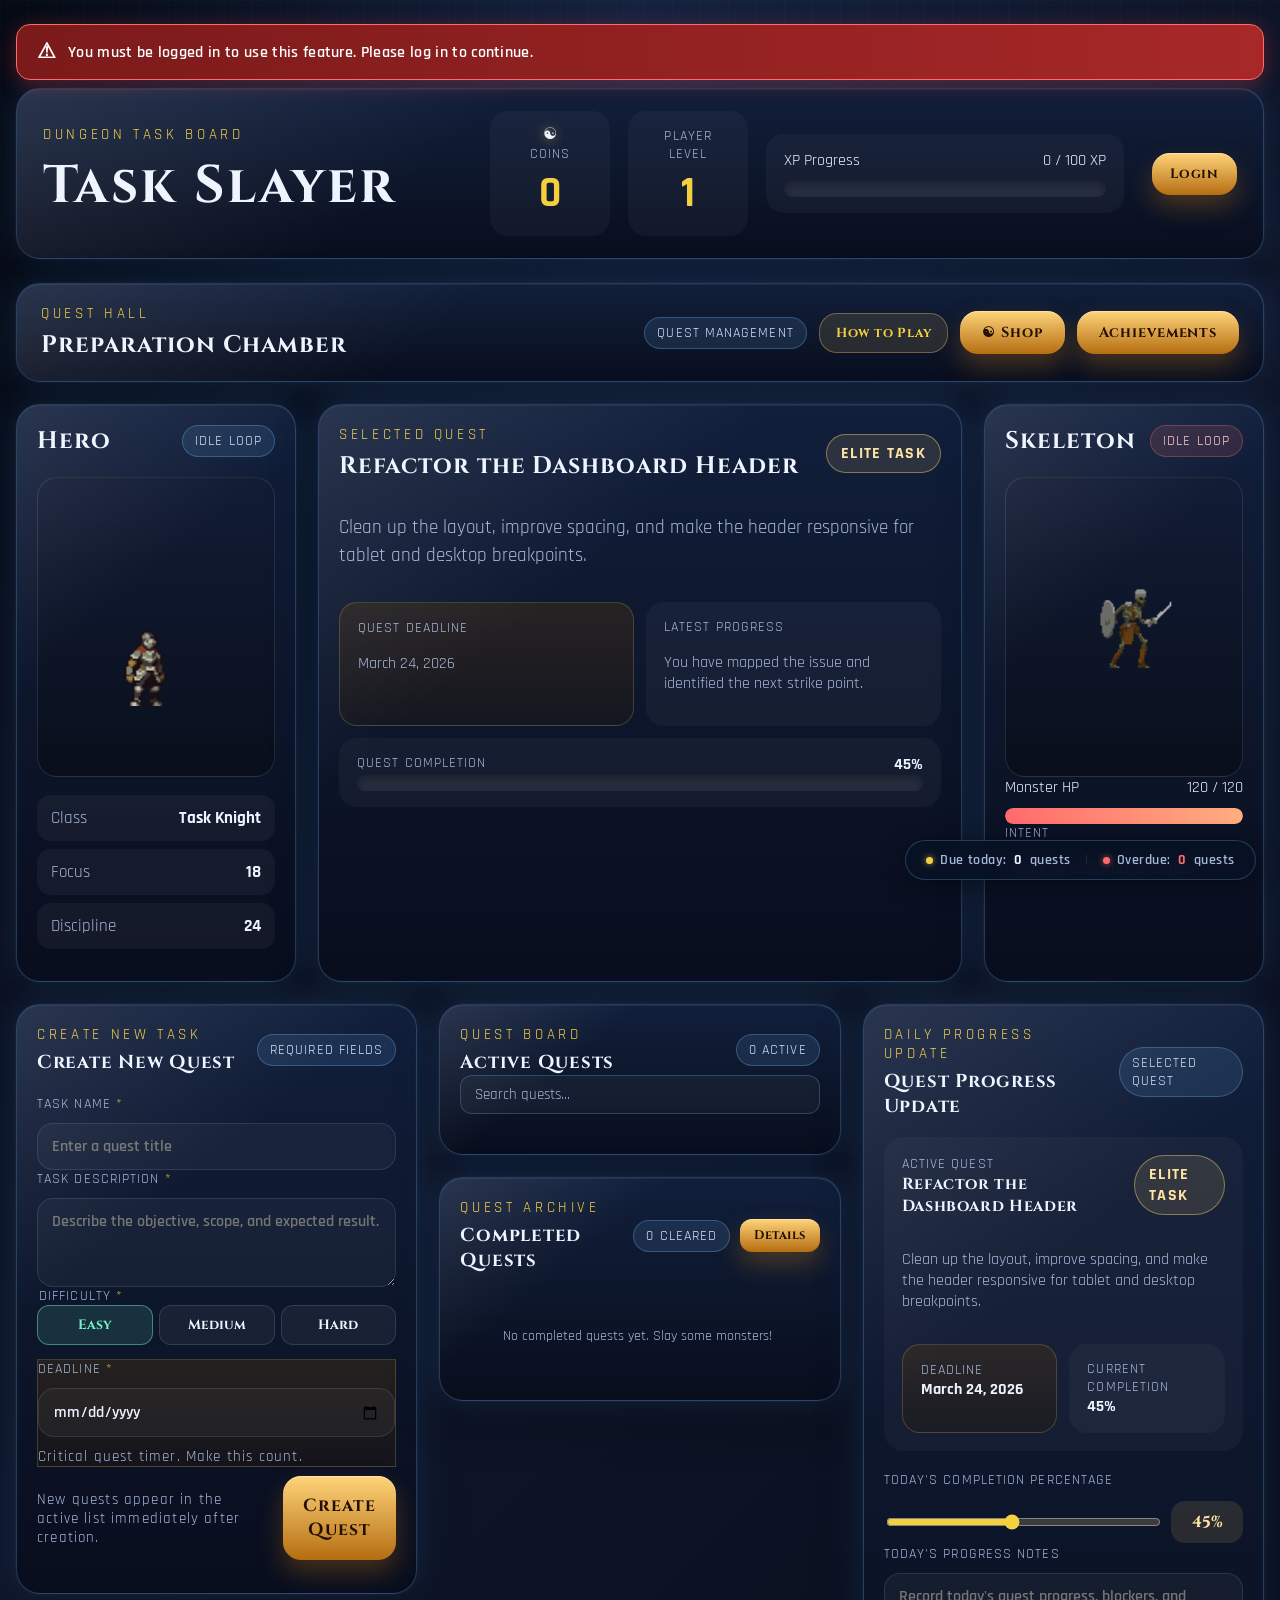
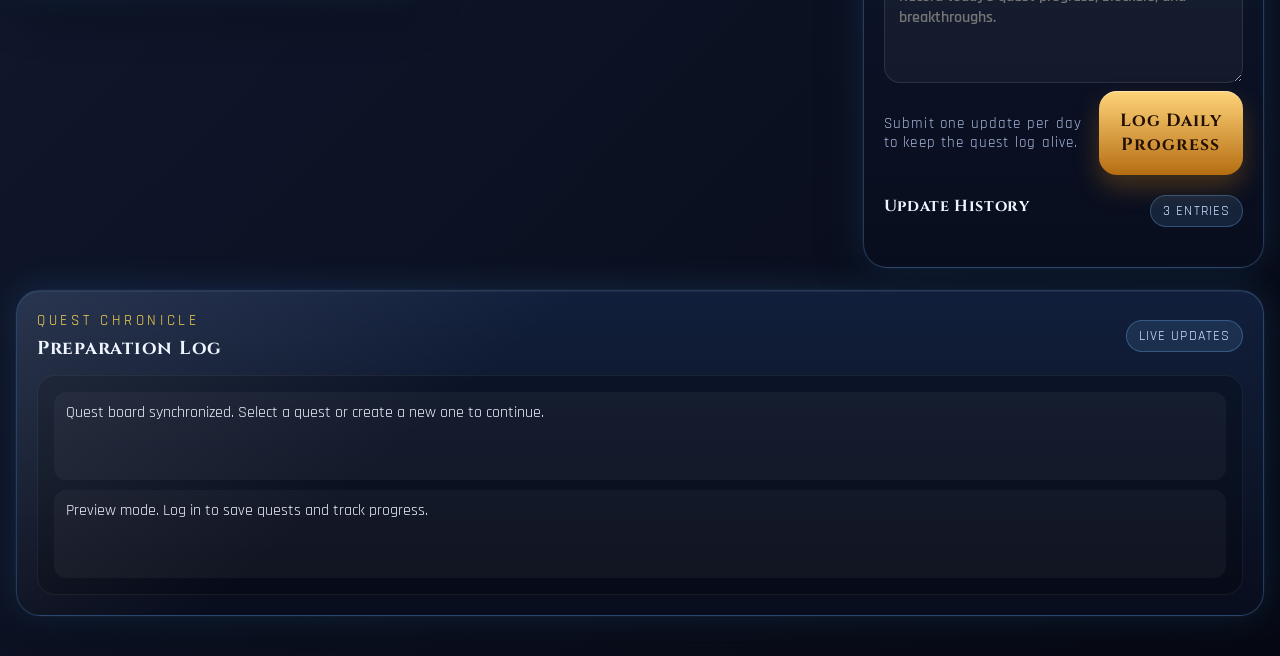
==== commit 38e49950: "chart" ====
--- a/task-slayer/index.html
+++ b/task-slayer/index.html
@@ -8,6 +8,7 @@
   <link rel="preconnect" href="https://fonts.gstatic.com" crossorigin>
   <link href="https://fonts.googleapis.com/css2?family=Cinzel:wght@500;700&family=Rajdhani:wght@400;500;700&display=swap" rel="stylesheet">
   <link rel="stylesheet" href="./css/style.css">
+  <link rel="stylesheet" href="./css/chart.css">
 </head>
 <body>
   <div class="page-shell">
@@ -137,6 +138,7 @@
             <button class="action-button tutorial-btn" id="tutorial-btn" type="button">How to Play</button>
             <button class="action-button shop-btn" id="shop-btn" type="button">&#9775; Shop</button>
             <button class="action-button achievements-btn" id="achievements-btn" type="button">Achievements</button>
+            <button class="action-button chart-btn" id="chart-btn" type="button" style="display: none;">&#128200; Statistics</button>
           </div>
         </div>
 
@@ -594,6 +596,17 @@
       </div>
     </div>
 
+    <!-- ── Chart Modal ── -->
+    <div class="modal-overlay" id="chart-modal" hidden>
+      <div class="modal-card chart-modal-card">
+        <div class="chart-modal-header">
+          <h2 class="modal-title">Statistics</h2>
+          <button class="action-button cancel-quest-btn chart-close-btn" type="button" id="chart-close-btn">Close</button>
+        </div>
+        <div class="chart-modal-content" id="chart-container"></div>
+      </div>
+    </div>
+
     <!-- ── Tutorial Overlay ── -->
     <div id="tutorial-overlay" class="tutorial-overlay" hidden>
       <!-- Dark backdrop with spotlight cutout -->
@@ -628,5 +641,6 @@
   </div>
 
   <script src="./js/battle.js"></script>
+  <script src="./js/chart.js"></script>
 </body>
 </html>
--- a/task-slayer/css/chart.css
+++ b/task-slayer/css/chart.css
@@ -0,0 +1,107 @@
+:root {
+  --bg-dark: #1a1a2e;
+  --bg-card: #16213e;
+  --bg-card-hover: #1f3460;
+  --gold: #f4d03f;
+  --gold-dark: #d4a82f;
+  --blue-dark: #0f3460;
+  --text-gold: #f4d03f;
+  --text-white: #ffffff;
+  --text-gray: #a0a0a0;
+}
+
+#chart-modal.modal-overlay {
+  align-items: flex-start;
+  padding: 20px;
+  overflow-y: auto;
+}
+
+.chart-modal-card {
+  max-width: 900px;
+  width: 90%;
+  max-height: 90vh;
+  height: auto;
+  padding: 0;
+  overflow: hidden;
+  display: flex;
+  flex-direction: column;
+}
+
+.chart-modal-header {
+  display: flex;
+  justify-content: space-between;
+  align-items: center;
+  padding: 20px 30px;
+  border-bottom: 1px solid rgba(244, 208, 63, 0.2);
+  background: linear-gradient(180deg, rgba(244, 208, 63, 0.1), transparent);
+}
+
+.chart-modal-header .modal-title {
+  margin: 0;
+  color: var(--gold);
+  font-size: 24px;
+}
+
+.chart-close-btn {
+  padding: 8px 20px;
+}
+
+.chart-modal-content {
+  width: 100%;
+  flex: 1;
+  min-height: 400px;
+  background: linear-gradient(145deg, var(--bg-card), var(--bg-dark));
+  overflow: hidden;
+}
+
+#chart-container {
+  width: 100%;
+  height: 100%;
+  position: relative;
+}
+
+#chart-container canvas {
+  display: block;
+  width: 100%;
+  height: calc(100% - 50px);
+}
+
+.chart-controls {
+  display: flex;
+  justify-content: center;
+  gap: 12px;
+  padding: 12px;
+  background: linear-gradient(180deg, rgba(244, 208, 63, 0.1), transparent);
+  border-bottom: 1px solid rgba(244, 208, 63, 0.2);
+}
+
+.chart-controls button {
+  padding: 10px 24px;
+  border: 1px solid rgba(244, 208, 63, 0.3);
+  border-radius: 8px;
+  background: linear-gradient(180deg, rgba(244, 208, 63, 0.1), rgba(244, 208, 63, 0.05));
+  color: var(--text-gold);
+  font-size: 14px;
+  font-weight: 600;
+  cursor: pointer;
+  transition: all 0.3s ease;
+  text-transform: uppercase;
+  letter-spacing: 1px;
+}
+
+.chart-controls button:hover {
+  border-color: var(--gold);
+  background: linear-gradient(180deg, rgba(244, 208, 63, 0.2), rgba(244, 208, 63, 0.1));
+  box-shadow: 0 4px 12px rgba(244, 208, 63, 0.2);
+}
+
+.chart-controls button.active {
+  background: linear-gradient(180deg, var(--gold), var(--gold-dark));
+  border-color: var(--gold);
+  color: #1a1a2e;
+  box-shadow: 0 4px 16px rgba(244, 208, 63, 0.4);
+}
+
+.chart-controls button:active {
+  transform: scale(0.98);
+}
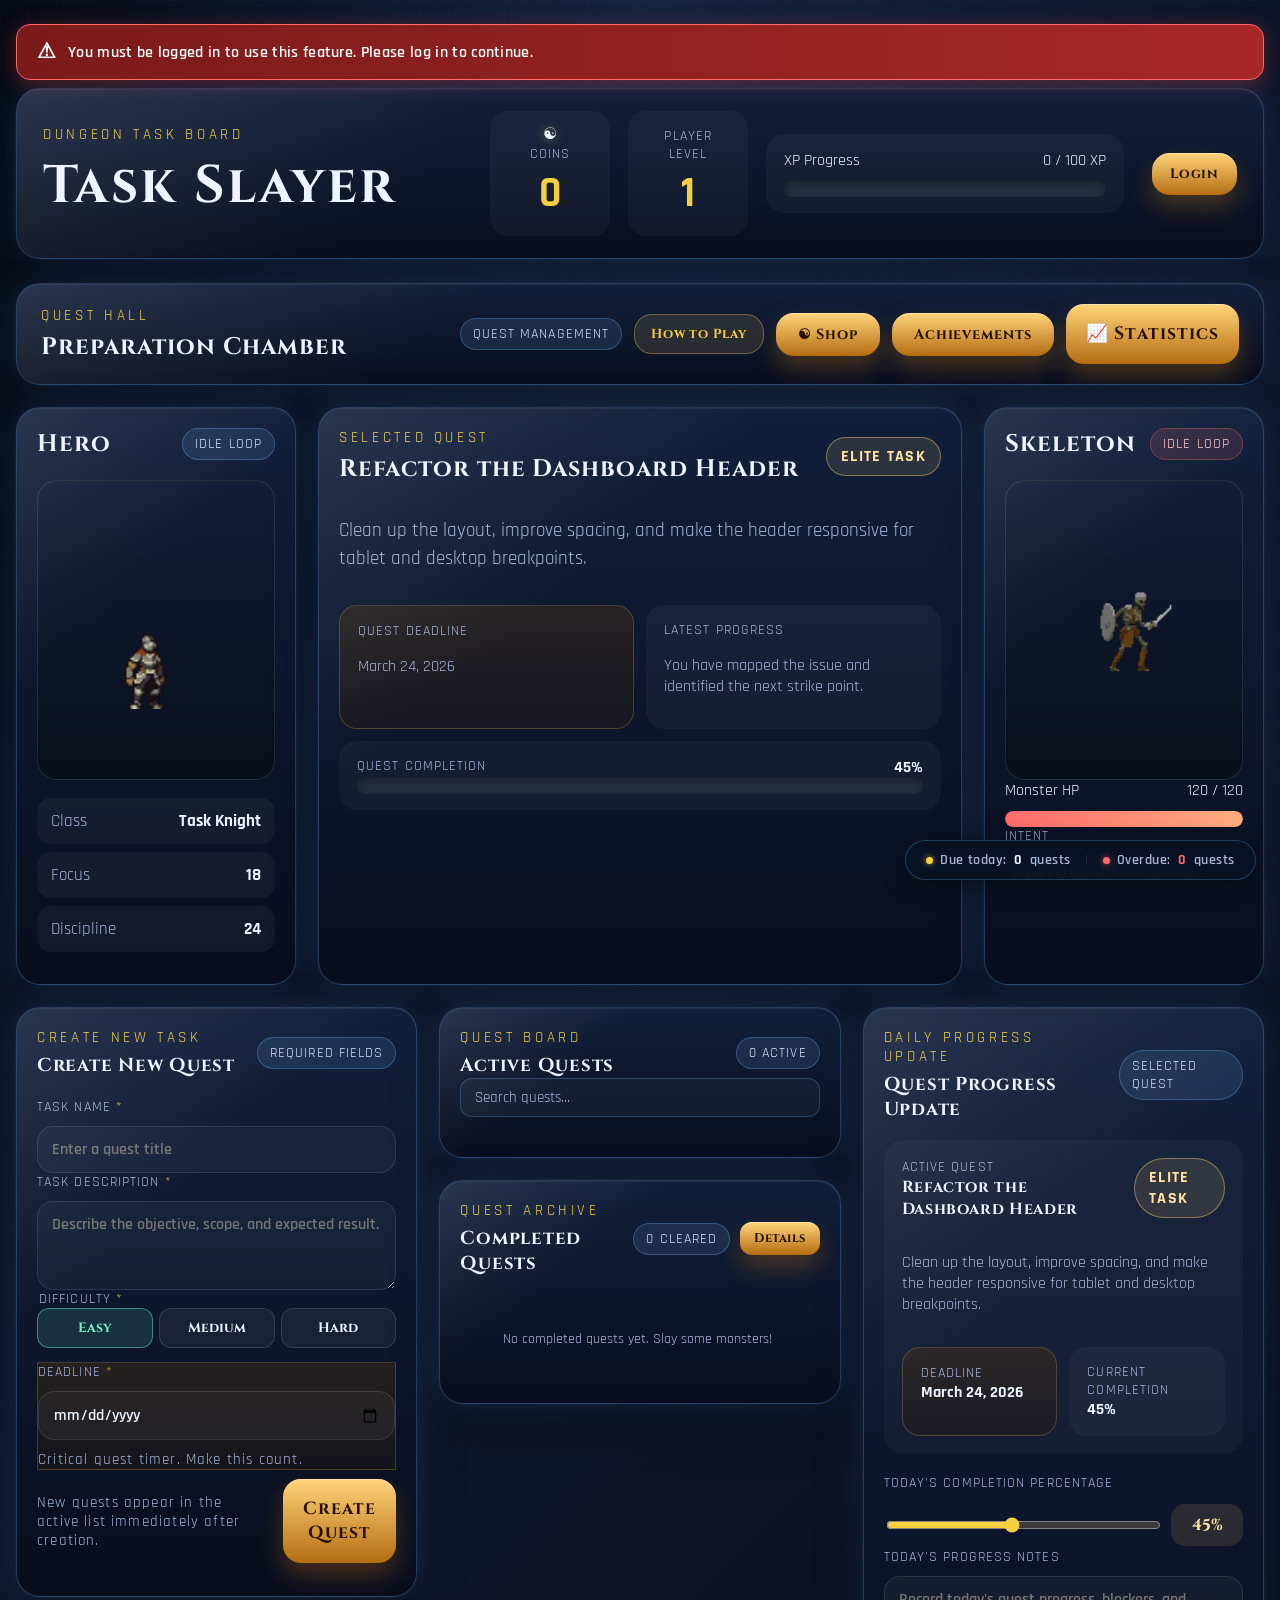
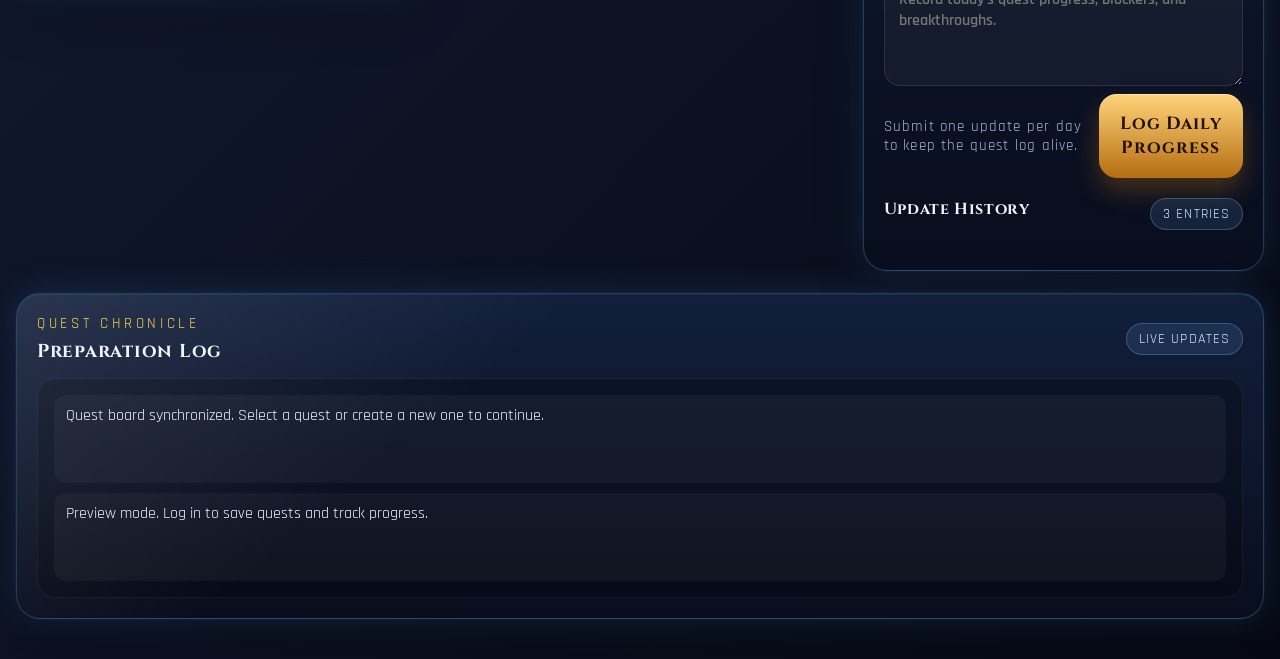
==== commit 2440a711: "chart" ====
--- a/task-slayer/index.html
+++ b/task-slayer/index.html
@@ -138,7 +138,7 @@
             <button class="action-button tutorial-btn" id="tutorial-btn" type="button">How to Play</button>
             <button class="action-button shop-btn" id="shop-btn" type="button">&#9775; Shop</button>
             <button class="action-button achievements-btn" id="achievements-btn" type="button">Achievements</button>
-            <button class="action-button chart-btn" id="chart-btn" type="button" style="display: none;">&#128200; Statistics</button>
+            <button class="action-button chart-btn" id="chart-btn" type="button">&#128200; Statistics</button>
           </div>
         </div>
 
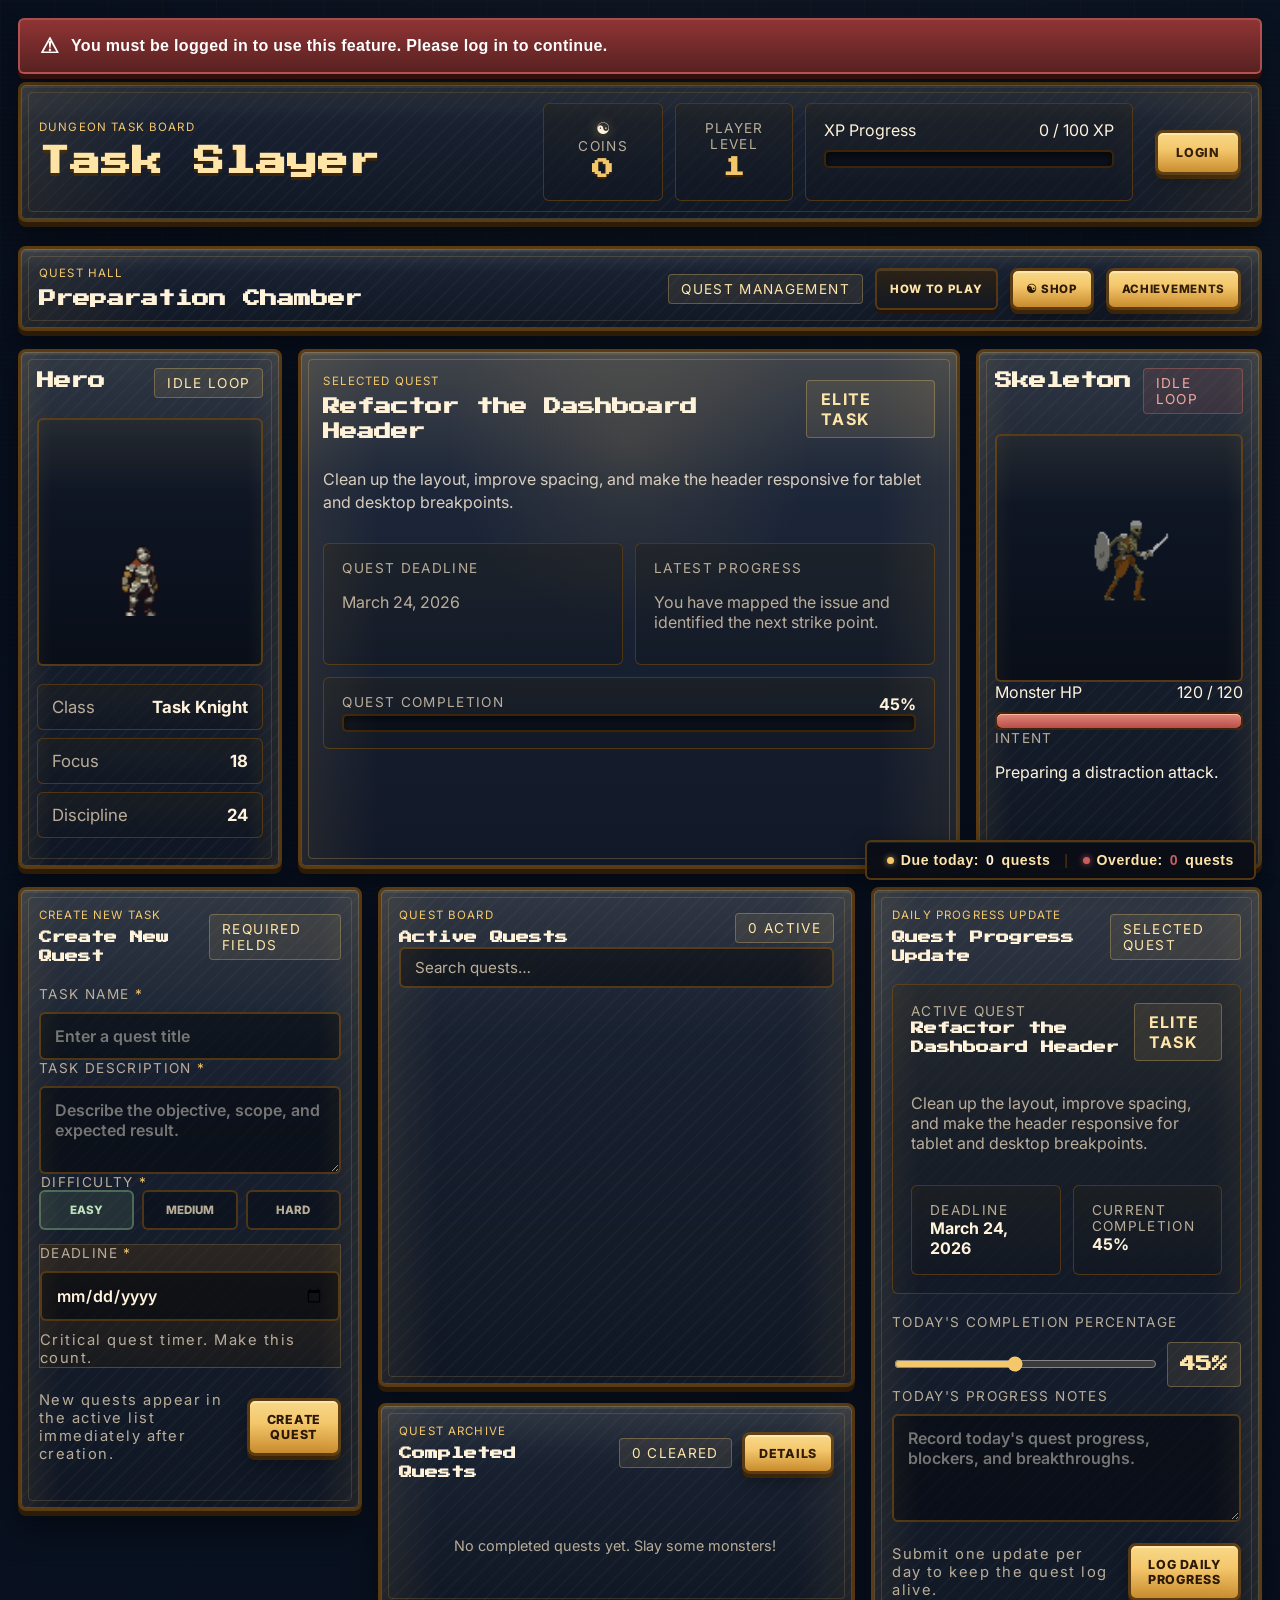
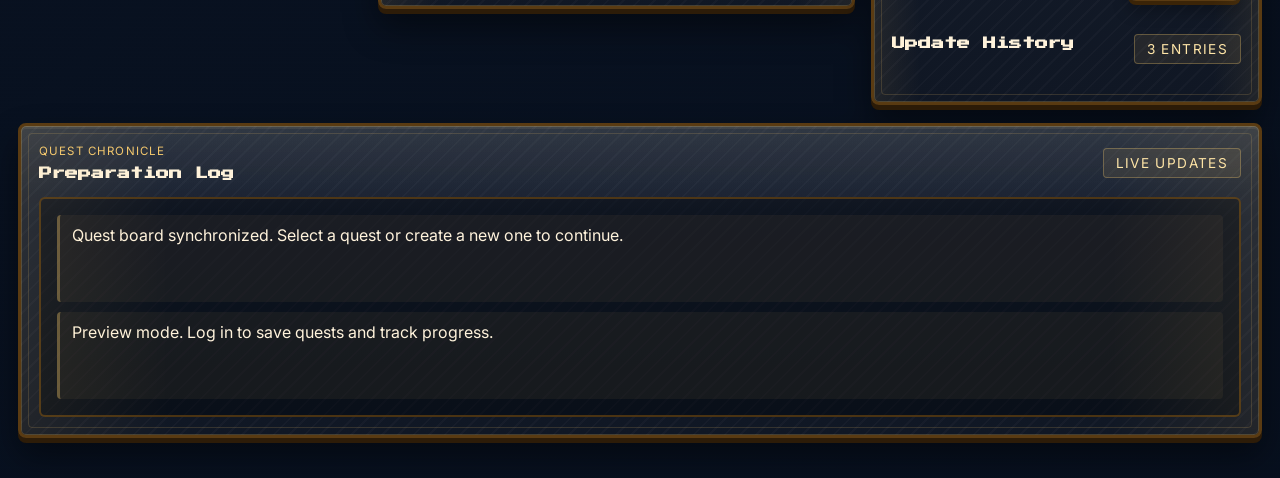
==== commit 04f91461: "Restore project files and UI changes" ====
--- a/task-slayer/index.html
+++ b/task-slayer/index.html
@@ -6,7 +6,7 @@
   <title>Task Slayer</title>
   <link rel="preconnect" href="https://fonts.googleapis.com">
   <link rel="preconnect" href="https://fonts.gstatic.com" crossorigin>
-  <link href="https://fonts.googleapis.com/css2?family=Cinzel:wght@500;700&family=Rajdhani:wght@400;500;700&display=swap" rel="stylesheet">
+  <link href="https://fonts.googleapis.com/css2?family=Inter:wght@400;500;600;700;800&family=Press+Start+2P&display=swap" rel="stylesheet">
   <link rel="stylesheet" href="./css/style.css">
   <link rel="stylesheet" href="./css/chart.css">
 </head>
@@ -138,7 +138,7 @@
             <button class="action-button tutorial-btn" id="tutorial-btn" type="button">How to Play</button>
             <button class="action-button shop-btn" id="shop-btn" type="button">&#9775; Shop</button>
             <button class="action-button achievements-btn" id="achievements-btn" type="button">Achievements</button>
-            <button class="action-button chart-btn" id="chart-btn" type="button">&#128200; Statistics</button>
+            <button class="action-button chart-btn" id="chart-btn" type="button" style="display: none;">&#128200; Statistics</button>
           </div>
         </div>
 
@@ -392,6 +392,12 @@
       <section class="scene" id="battle-scene" aria-label="Battle scene" hidden>
         <div class="battle-screen">
           <div class="battle-sky"></div>
+          <div class="fight-overlay" id="fightOverlay" hidden>
+            <button class="fight-pixel-btn" id="fightStartButton" type="button">
+              FIGHT!
+              <span>CLICK TO START</span>
+            </button>
+          </div>
           <div class="battle-top-nav">
             <button class="battle-nav-link" id="back-to-info-btn" type="button">&#9666; Back</button>
           </div>
--- a/task-slayer/css/style.css
+++ b/task-slayer/css/style.css
@@ -134,6 +134,22 @@
   max-width: 140px;
 }
 
+.equipped-title {
+  display: inline-flex;
+  align-items: center;
+  margin-left: 8px;
+  padding: 3px 8px;
+  border: 1px solid rgba(244, 199, 107, 0.38);
+  border-radius: 999px;
+  background: rgba(244, 199, 107, 0.1);
+  color: var(--gold-soft);
+  font-size: 0.72rem;
+  font-weight: 700;
+  letter-spacing: 0.06em;
+  text-transform: uppercase;
+  vertical-align: middle;
+}
+
 body.battle-mode .top-bar {
   display: none;
 }
@@ -399,6 +415,48 @@
   border-radius: 20px;
   overflow: hidden;
   background: linear-gradient(180deg, rgba(18, 28, 53, 0.92), rgba(10, 15, 28, 0.96));
+}
+
+.hero-effect-ring {
+  position: absolute;
+  inset: 11%;
+  z-index: 3;
+  pointer-events: none;
+  border-radius: 50%;
+  animation: heroParticleOrbit 3.4s linear infinite;
+}
+
+.hero-effect-particle {
+  position: absolute;
+  left: 50%;
+  top: 50%;
+  width: 8px;
+  height: 8px;
+  border-radius: 50%;
+  background: var(--particle-color, var(--gold));
+  box-shadow: 0 0 10px var(--particle-glow, rgba(244, 199, 107, 0.65));
+  transform:
+    rotate(var(--particle-angle))
+    translateX(var(--particle-radius, 46%))
+    rotate(calc(-1 * var(--particle-angle)));
+  opacity: 0.88;
+  animation: heroParticlePulse 1.1s ease-in-out infinite alternate;
+  animation-delay: var(--particle-delay, 0s);
+}
+
+.hero-effect-ring.effect-gold-trail {
+  --particle-color: #f4c76b;
+  --particle-glow: rgba(244, 199, 107, 0.72);
+}
+
+.hero-effect-ring.effect-xp-aura {
+  --particle-color: #77a977;
+  --particle-glow: rgba(119, 169, 119, 0.7);
+}
+
+.hero-effect-ring.effect-fire {
+  --particle-color: #ff8a4c;
+  --particle-glow: rgba(255, 96, 50, 0.72);
 }
 
 .asset-media,
@@ -942,6 +1000,86 @@
   pointer-events: none;
 }
 
+.fight-overlay {
+  position: absolute;
+  inset: 0;
+  z-index: 30;
+  display: flex;
+  align-items: center;
+  justify-content: center;
+  pointer-events: none;
+  background: transparent;
+}
+
+.fight-overlay[hidden] {
+  display: none;
+}
+
+.fight-pixel-btn {
+  pointer-events: auto;
+  position: relative;
+  border: 0;
+  outline: 0;
+  padding: 0;
+  cursor: pointer;
+  background: transparent;
+  color: #f4c76b;
+  font-family: "Press Start 2P", cursive;
+  font-size: clamp(3rem, 10vw, 7rem);
+  line-height: 1;
+  text-align: center;
+  text-shadow:
+    0 4px 0 #5a3b12,
+    0 8px 18px rgba(0, 0, 0, 0.45),
+    0 0 14px rgba(244, 199, 107, 0.35);
+  display: flex;
+  flex-direction: column;
+  align-items: center;
+  user-select: none;
+  animation:
+    fightPulse 1s ease-in-out infinite,
+    fightFloat 2.4s ease-in-out infinite;
+  transition:
+    transform 0.12s ease,
+    filter 0.12s ease;
+}
+
+.fight-pixel-btn::before {
+  content: "";
+  position: absolute;
+  inset: -28px -42px;
+  z-index: -1;
+  pointer-events: none;
+  background: radial-gradient(circle, rgba(0, 0, 0, 0.22), transparent 68%);
+}
+
+.fight-pixel-btn span {
+  margin-top: 18px;
+  color: rgba(255, 235, 190, 0.85);
+  font-size: 0.65rem;
+  letter-spacing: 0.15em;
+  text-shadow:
+    0 2px 0 #5a3b12,
+    0 6px 14px rgba(0, 0, 0, 0.48);
+}
+
+.fight-pixel-btn:hover {
+  transform: scale(1.05);
+  filter: brightness(1.08);
+}
+
+.fight-pixel-btn:active {
+  transform: scale(0.96);
+}
+
+.fight-pixel-btn.is-starting {
+  animation: fightStartFlash 260ms ease forwards;
+}
+
+.battle-screen.fight-shake {
+  animation: fightScreenShake 260ms ease;
+}
+
 .battle-top-nav {
   position: absolute;
   top: 18px;
@@ -1136,6 +1274,23 @@
   visibility: hidden;
 }
 
+.hero-actor.is-hit::after,
+.monster-actor.is-hit::after {
+  content: "";
+  position: absolute;
+  inset: 0;
+  z-index: 3;
+  pointer-events: none;
+  background: rgba(255, 255, 255, 0.92);
+  mix-blend-mode: screen;
+  animation: hitFlash 420ms steps(5, end) both;
+}
+
+.hero-actor.is-hit .asset-media,
+.monster-actor.is-hit .asset-media {
+  animation: hitSpriteFlash 420ms steps(5, end) both;
+}
+
 .monster-actor {
   z-index: 4;
 }
@@ -1205,6 +1360,23 @@
   }
 }
 
+@keyframes heroParticleOrbit {
+  to {
+    transform: rotate(360deg);
+  }
+}
+
+@keyframes heroParticlePulse {
+  from {
+    opacity: 0.42;
+    scale: 0.76;
+  }
+  to {
+    opacity: 1;
+    scale: 1.18;
+  }
+}
+
 @keyframes floatUp {
   0% {
     opacity: 0;
@@ -1216,6 +1388,78 @@
   100% {
     opacity: 0;
     transform: translate(-50%, -48px) scale(1.05);
+  }
+}
+
+@keyframes hitFlash {
+  0%,
+  18%,
+  42% {
+    opacity: 0.95;
+  }
+  10%,
+  30%,
+  55%,
+  100% {
+    opacity: 0;
+  }
+}
+
+@keyframes hitSpriteFlash {
+  0%,
+  18%,
+  42% {
+    filter: brightness(3.2) saturate(0.2);
+  }
+  10%,
+  30%,
+  55%,
+  100% {
+    filter: none;
+  }
+}
+
+@keyframes fightPulse {
+  0%,
+  100% {
+    opacity: 1;
+  }
+  50% {
+    opacity: 0.88;
+  }
+}
+
+@keyframes fightFloat {
+  0%,
+  100% {
+    translate: 0 0;
+  }
+  50% {
+    translate: 0 -4px;
+  }
+}
+
+@keyframes fightStartFlash {
+  to {
+    opacity: 0;
+    transform: scale(1.18);
+    filter: brightness(1.35);
+  }
+}
+
+@keyframes fightScreenShake {
+  0%,
+  100% {
+    transform: translateX(0);
+  }
+  25% {
+    transform: translateX(-3px);
+  }
+  50% {
+    transform: translateX(3px);
+  }
+  75% {
+    transform: translateX(-2px);
   }
 }
 
@@ -2017,7 +2261,8 @@
 }
 
 .achievements-btn,
-.shop-btn {
+.shop-btn,
+.chart-btn {
   font-size: 0.9rem !important;
   padding: 12px 22px !important;
 }
@@ -2497,3 +2742,666 @@
   color: var(--panel-border);
   font-weight: 400;
 }
+
+/* Habitica-inspired fantasy productivity redesign */
+:root {
+  --bg-primary: #07101f;
+  --bg-secondary: #10192b;
+  --bg-panel: #151b27;
+  --bg-panel-soft: #1b2433;
+  --panel-border: #5a3b12;
+  --panel-inner-border: rgba(244, 199, 107, 0.22);
+  --panel-glow: rgba(0, 0, 0, 0);
+  --text-primary: #fff3dc;
+  --text-muted: #b9ad99;
+  --gold: #f4c76b;
+  --gold-soft: #ffe6a8;
+  --gold-dark: #c88b2d;
+  --red: #c65f5f;
+  --green: #77a977;
+  --easy: #88b88a;
+  --medium: #f4c76b;
+  --hard: #c65f5f;
+  --button-top: #f4c76b;
+  --button-bottom: #c88b2d;
+  --shadow-heavy: 0 18px 0 rgba(42, 24, 6, 0.36), 0 26px 52px rgba(0, 0, 0, 0.52);
+}
+
+body {
+  font-family: "Inter", sans-serif;
+  color: var(--text-primary);
+  background:
+    linear-gradient(rgba(7, 16, 31, 0.72), rgba(7, 16, 31, 0.92)),
+    radial-gradient(circle at 50% -10%, rgba(244, 199, 107, 0.12), transparent 28%),
+    repeating-linear-gradient(0deg, rgba(255, 255, 255, 0.018) 0 1px, transparent 1px 5px),
+    linear-gradient(135deg, #070b14 0%, #101827 52%, #080c15 100%);
+}
+
+body::before {
+  background:
+    linear-gradient(90deg, rgba(244, 199, 107, 0.035) 1px, transparent 1px),
+    linear-gradient(rgba(244, 199, 107, 0.026) 1px, transparent 1px);
+  background-size: 54px 54px;
+  mask-image: linear-gradient(to bottom, rgba(0, 0, 0, 0.62), transparent 78%);
+}
+
+.page-shell {
+  width: min(1560px, 100%);
+  padding: 18px 18px 40px;
+}
+
+h1,
+h2,
+h3,
+h4,
+.modal-title,
+.quest-archive-row-title,
+.achievement-name,
+.slider-value-badge,
+.modal-reward-value {
+  font-family: "Press Start 2P", cursive;
+  letter-spacing: 0;
+  line-height: 1.45;
+}
+
+h1 {
+  font-size: clamp(1.35rem, 2.4vw, 2.15rem);
+  color: var(--gold-soft);
+  text-shadow: 0 3px 0 #3b2407;
+}
+
+h2 {
+  font-size: clamp(0.9rem, 1.35vw, 1.15rem);
+}
+
+h3,
+h4 {
+  font-size: 0.82rem;
+}
+
+.eyebrow,
+.level-label,
+.intent-label,
+.field-label,
+.form-hint,
+.field-hint,
+.scene-chip,
+.quest-pill,
+.progress-pill,
+.completed-badge,
+.archive-field-label,
+.achievement-status {
+  font-family: "Inter", sans-serif;
+  letter-spacing: 0.1em;
+}
+
+.eyebrow {
+  color: var(--gold);
+  font-size: 0.72rem;
+}
+
+.panel,
+.modal-card,
+.auth-shell {
+  border: 3px solid var(--panel-border);
+  border-radius: 8px;
+  background:
+    linear-gradient(180deg, rgba(255, 255, 255, 0.035), transparent 22%),
+    repeating-linear-gradient(135deg, rgba(255, 255, 255, 0.022) 0 2px, transparent 2px 11px),
+    linear-gradient(180deg, #1c2536, #101724);
+  box-shadow:
+    inset 0 0 0 1px var(--panel-inner-border),
+    inset 0 3px 0 rgba(255, 230, 168, 0.08),
+    0 5px 0 #2d1c08,
+    0 18px 34px rgba(0, 0, 0, 0.46);
+}
+
+.panel::before,
+.modal-card::before,
+.auth-shell::after {
+  content: "";
+  position: absolute;
+  inset: 7px;
+  pointer-events: none;
+  border: 1px solid rgba(244, 199, 107, 0.16);
+  border-radius: 4px;
+}
+
+.panel::after {
+  background:
+    linear-gradient(180deg, rgba(255, 230, 168, 0.06), transparent 30%),
+    linear-gradient(90deg, rgba(244, 199, 107, 0.08), transparent 12%, transparent 88%, rgba(244, 199, 107, 0.08));
+}
+
+.top-bar {
+  grid-template-columns: minmax(250px, 1.2fr) 120px 118px minmax(270px, 0.8fr) auto;
+  gap: 12px;
+  padding: 18px;
+  align-items: stretch;
+}
+
+.top-bar > div:first-child {
+  align-self: center;
+}
+
+.level-box,
+.coins-box,
+.xp-wrapper,
+.detail-card,
+.summary-meta-card,
+.selected-task-summary,
+.stat-row,
+.quest-list-item,
+.progress-entry,
+.completed-quest-item,
+.quest-archive-row,
+.achievement-card {
+  border: 1px solid rgba(90, 59, 18, 0.85);
+  border-radius: 6px;
+  background:
+    linear-gradient(180deg, rgba(244, 199, 107, 0.055), rgba(255, 255, 255, 0.018)),
+    rgba(8, 13, 23, 0.48);
+}
+
+.coins-value,
+.level-value {
+  font-family: "Press Start 2P", cursive;
+  font-size: 1.35rem;
+  color: var(--gold);
+  text-shadow: 0 2px 0 #3b2407;
+}
+
+.xp-bar,
+.hp-bar,
+.quest-progress-bar {
+  height: 18px;
+  border: 2px solid #3b2407;
+  border-radius: 5px;
+  background: #0b111d;
+  box-shadow: inset 0 3px 8px rgba(0, 0, 0, 0.7);
+}
+
+.xp-fill,
+.quest-progress-fill {
+  background: linear-gradient(180deg, #ffe6a8, #f4c76b 45%, #c88b2d);
+  box-shadow: inset 0 1px 0 #fff3c6;
+}
+
+.hp-fill {
+  background: linear-gradient(180deg, #e18878, #b84b4b);
+  box-shadow: inset 0 1px 0 #ffb3a1;
+}
+
+.scene {
+  gap: 18px;
+}
+
+.scene-banner {
+  padding: 17px 18px;
+}
+
+.scene-banner-actions {
+  flex-wrap: wrap;
+  justify-content: flex-end;
+}
+
+.scene-chip,
+.difficulty-tag,
+.quest-pill,
+.progress-pill,
+.quest-deadline-badge,
+.slider-value-badge,
+.achievement-status,
+.quest-archive-meta-pill {
+  border-radius: 4px;
+  border: 1px solid rgba(244, 199, 107, 0.3);
+  color: var(--gold-soft);
+  background: rgba(244, 199, 107, 0.09);
+}
+
+.danger-chip,
+.quest-pill.deadline-expired,
+.progress-pill.hard,
+.quest-pill.hard {
+  color: #f1a6a0;
+  border-color: rgba(198, 95, 95, 0.42);
+  background: rgba(198, 95, 95, 0.12);
+}
+
+.action-button,
+.tutorial-nav-btn.tutorial-next-btn,
+.chart-controls button.active {
+  min-height: 42px;
+  border: 3px solid #5a3b12 !important;
+  border-radius: 8px !important;
+  padding: 11px 17px;
+  color: #2b1805 !important;
+  font: 800 0.78rem "Inter", sans-serif !important;
+  letter-spacing: 0.06em !important;
+  text-transform: uppercase;
+  background: linear-gradient(#f7d98a, #f4c76b 42%, #c88b2d) !important;
+  box-shadow:
+    inset 0 2px 0 #ffe6a8,
+    0 4px 0 #3b2407,
+    0 10px 16px rgba(0, 0, 0, 0.28) !important;
+}
+
+.action-button:hover,
+.difficulty-option:hover,
+.quest-list-item:hover,
+.tutorial-nav-btn:hover,
+.chart-controls button:hover {
+  transform: translateY(-1px);
+  filter: brightness(1.05) saturate(1.03);
+}
+
+.action-button:active,
+.difficulty-option:active,
+.tutorial-nav-btn:active,
+.chart-controls button:active {
+  transform: translateY(3px);
+  box-shadow:
+    inset 0 2px 0 #ffe6a8,
+    0 1px 0 #3b2407 !important;
+}
+
+.cancel-quest-btn,
+.tutorial-btn,
+.quest-edit-btn,
+.chart-controls button {
+  color: var(--gold-soft) !important;
+  border: 2px solid rgba(90, 59, 18, 0.95) !important;
+  border-radius: 6px !important;
+  background: linear-gradient(180deg, rgba(46, 34, 20, 0.92), rgba(20, 25, 35, 0.92)) !important;
+  box-shadow: inset 0 1px 0 rgba(255, 230, 168, 0.13), 0 3px 0 #241507 !important;
+}
+
+.delete-quest-btn {
+  border-color: #5e2019 !important;
+  background: linear-gradient(180deg, #c65f5f, #8f3434) !important;
+  color: #fff3dc !important;
+}
+
+.shop-btn,
+.achievements-btn,
+.chart-btn,
+.tutorial-btn {
+  font-size: 0.72rem !important;
+  padding: 9px 13px !important;
+}
+
+.info-overview-grid {
+  grid-template-columns: minmax(210px, 0.72fr) minmax(420px, 1.8fr) minmax(230px, 0.78fr);
+  gap: 16px;
+  align-items: stretch;
+}
+
+.compact-panel {
+  padding: 16px;
+}
+
+.current-quest-panel {
+  min-height: 390px;
+  padding: 22px;
+  background:
+    linear-gradient(180deg, rgba(244, 199, 107, 0.1), transparent 24%),
+    radial-gradient(circle at 50% 18%, rgba(244, 199, 107, 0.12), transparent 34%),
+    linear-gradient(180deg, #202b3f, #111827);
+}
+
+.current-quest-panel::before {
+  border-color: rgba(244, 199, 107, 0.24);
+}
+
+.battle-heading {
+  align-items: flex-start;
+}
+
+.task-description {
+  margin-top: 24px;
+  font-size: 1rem;
+  color: #d8cebe;
+}
+
+.info-cards {
+  margin-top: 28px;
+}
+
+.asset-frame {
+  border: 2px solid rgba(90, 59, 18, 0.92);
+  border-radius: 6px;
+  background:
+    linear-gradient(180deg, rgba(244, 199, 107, 0.06), transparent 28%),
+    linear-gradient(180deg, #111929, #090e18);
+}
+
+.battle-stage-frame,
+#battle-scene .asset-frame.battle-stage-frame {
+  border: 0;
+  border-radius: 0;
+  background: transparent;
+  box-shadow: none;
+}
+
+.compact-portrait {
+  min-height: 248px;
+}
+
+.asset-label {
+  border-radius: 5px;
+  border-color: rgba(244, 199, 107, 0.28);
+  font-family: "Press Start 2P", cursive;
+  font-size: 0.64rem;
+}
+
+.quest-dashboard-grid {
+  grid-template-columns: minmax(290px, 0.88fr) minmax(380px, 1.22fr) minmax(330px, 1fr);
+  gap: 16px;
+  align-items: start;
+}
+
+.create-quest-panel,
+.active-quests-panel,
+.completed-quests-panel,
+.quest-detail-panel,
+.quest-log-panel {
+  padding: 18px;
+}
+
+.active-quests-panel {
+  min-height: 500px;
+}
+
+.quest-board-column {
+  gap: 16px;
+}
+
+.active-quest-list {
+  max-height: 520px;
+}
+
+.quest-list-item {
+  border-left: 5px solid rgba(244, 199, 107, 0.35);
+  border-radius: 6px;
+}
+
+.quest-list-item.is-selected {
+  border-color: var(--gold);
+  border-left-color: var(--gold);
+  background:
+    linear-gradient(90deg, rgba(244, 199, 107, 0.14), rgba(244, 199, 107, 0.03)),
+    rgba(18, 24, 36, 0.86);
+  box-shadow:
+    inset 0 0 0 1px rgba(255, 230, 168, 0.1),
+    0 5px 0 #2d1c08,
+    0 16px 28px rgba(0, 0, 0, 0.28);
+}
+
+.form-field input,
+.form-field textarea,
+.form-field select,
+.quest-search-input,
+.archive-input,
+.archive-select {
+  border: 2px solid rgba(90, 59, 18, 0.86);
+  border-radius: 6px;
+  background: rgba(5, 9, 16, 0.62);
+  color: var(--text-primary);
+  font-family: "Inter", sans-serif;
+}
+
+.form-field input:focus,
+.form-field textarea:focus,
+.form-field select:focus,
+.quest-search-input:focus,
+.archive-input:focus,
+.archive-select:focus,
+.difficulty-option:focus {
+  border-color: var(--gold);
+  box-shadow: 0 0 0 3px rgba(244, 199, 107, 0.13);
+}
+
+.difficulty-toggle {
+  gap: 8px;
+}
+
+.difficulty-option {
+  min-height: 40px;
+  border: 2px solid rgba(90, 59, 18, 0.86);
+  border-radius: 6px;
+  color: var(--text-muted);
+  background: rgba(5, 9, 16, 0.45);
+  font: 800 0.72rem "Inter", sans-serif;
+  text-transform: uppercase;
+}
+
+.difficulty-option.is-active.easy-option,
+.quest-pill.easy,
+.progress-pill.easy {
+  color: #bfe1bc;
+  border-color: rgba(119, 169, 119, 0.48);
+  background: rgba(119, 169, 119, 0.15);
+}
+
+.difficulty-option.is-active.medium-option,
+.quest-pill.medium,
+.progress-pill.medium {
+  color: var(--gold-soft);
+  border-color: rgba(244, 199, 107, 0.52);
+  background: rgba(244, 199, 107, 0.14);
+}
+
+.difficulty-option.is-active.hard-option {
+  color: #f1a6a0;
+  border-color: rgba(198, 95, 95, 0.52);
+  background: rgba(198, 95, 95, 0.14);
+}
+
+.combat-log,
+.mini-log,
+.quest-archive-list-wrap {
+  border: 2px solid rgba(90, 59, 18, 0.82);
+  border-radius: 6px;
+  background: rgba(3, 7, 13, 0.48);
+}
+
+.combat-log p,
+.mini-log p {
+  border-left: 3px solid rgba(244, 199, 107, 0.34);
+  border-radius: 4px;
+  background: rgba(244, 199, 107, 0.055);
+}
+
+.battle-feed {
+  border-radius: 8px;
+  background:
+    linear-gradient(180deg, rgba(28, 37, 54, 0.92), rgba(10, 15, 24, 0.92));
+}
+
+.battle-nav-link {
+  color: var(--gold-soft);
+  font-family: "Inter", sans-serif;
+}
+
+.pile,
+.status-bar {
+  border: 2px solid rgba(90, 59, 18, 0.92);
+  border-radius: 6px;
+  background: rgba(9, 13, 22, 0.9);
+  color: var(--gold-soft);
+  box-shadow: inset 0 1px 0 rgba(255, 230, 168, 0.08), 0 5px 18px rgba(0, 0, 0, 0.34);
+}
+
+.pile {
+  padding: 8px 10px;
+  font-family: "Inter", sans-serif;
+}
+
+.modal-overlay {
+  background: rgba(4, 7, 12, 0.78);
+}
+
+.modal-title {
+  font-size: 1rem;
+  color: var(--gold);
+  text-shadow: 0 2px 0 #3b2407;
+}
+
+.auth-overlay {
+  background:
+    linear-gradient(rgba(80, 42, 15, 0.35), rgba(80, 42, 15, 0.35)),
+    linear-gradient(135deg, #2b1805 0%, #6d4212 45%, #c88b2d 100%);
+}
+
+.auth-copy,
+.auth-overlay-copy,
+.quest-archive-subtitle,
+.archive-search-hint,
+.archive-filter-legend {
+  color: var(--text-muted);
+}
+
+.login-warning-banner {
+  border-radius: 6px;
+  border: 2px solid rgba(198, 95, 95, 0.72);
+  background: linear-gradient(180deg, #8f3434, #592121);
+  box-shadow: 0 5px 0 #30100d, 0 18px 28px rgba(0, 0, 0, 0.32);
+}
+
+.tutorial-card {
+  border: 3px solid var(--panel-border);
+  border-radius: 8px;
+  background:
+    linear-gradient(180deg, #202b3f, #111827);
+  box-shadow: 0 5px 0 #2d1c08, 0 22px 48px rgba(0, 0, 0, 0.55);
+}
+
+.tutorial-title {
+  font-family: "Press Start 2P", cursive;
+  font-size: 0.82rem;
+  color: var(--gold);
+  text-shadow: 0 2px 0 #3b2407;
+}
+
+.tutorial-body,
+.tutorial-skip-btn,
+.tutorial-nav-btn {
+  font-family: "Inter", sans-serif;
+}
+
+.chart-modal-content,
+#chart-container canvas {
+  background: #101724;
+}
+
+@media (max-width: 1240px) {
+  .info-overview-grid {
+    grid-template-columns: minmax(0, 1fr) minmax(0, 1fr);
+  }
+
+  .current-quest-panel {
+    grid-column: 1 / -1;
+    grid-row: 1;
+  }
+
+  .quest-dashboard-grid {
+    grid-template-columns: minmax(0, 1fr) minmax(0, 1fr);
+  }
+
+  .quest-detail-panel {
+    grid-column: 1 / -1;
+  }
+}
+
+@media (max-width: 980px) {
+  .top-bar {
+    display: grid;
+    grid-template-columns: 1fr 1fr;
+  }
+
+  .top-bar > div:first-child,
+  .xp-wrapper,
+  .header-auth {
+    grid-column: 1 / -1;
+  }
+
+  .scene-banner {
+    align-items: stretch;
+  }
+
+  .scene-banner-actions {
+    justify-content: stretch;
+  }
+
+  .scene-banner-actions > * {
+    flex: 1 1 150px;
+  }
+
+  .action-button {
+    width: auto;
+  }
+}
+
+@media (max-width: 760px) {
+  .page-shell {
+    width: 100%;
+    padding: 12px 10px 88px;
+  }
+
+  .info-overview-grid,
+  .quest-dashboard-grid,
+  .summary-meta-row,
+  .info-cards {
+    grid-template-columns: 1fr;
+  }
+
+  .current-quest-panel,
+  .quest-detail-panel {
+    grid-column: auto;
+  }
+
+  .top-bar {
+    grid-template-columns: 1fr;
+  }
+
+  .level-box,
+  .coins-box,
+  .xp-wrapper,
+  .detail-card,
+  .summary-meta-card {
+    padding: 13px;
+  }
+
+  .battle-heading,
+  .section-head,
+  .summary-header-row,
+  .quest-archive-header,
+  .achievements-modal-header,
+  .edit-modal-actions {
+    flex-direction: column;
+    align-items: stretch;
+  }
+
+  .form-footer,
+  .progress-footer,
+  .edit-modal-right-actions,
+  .completed-head-actions {
+    flex-direction: column;
+    align-items: stretch;
+  }
+
+  .action-button,
+  .battle-nav-link,
+  .quest-edit-btn {
+    width: 100%;
+  }
+
+  .status-bar {
+    left: 10px;
+    right: 10px;
+    bottom: 10px;
+    justify-content: center;
+    flex-wrap: wrap;
+    border-radius: 6px;
+  }
+}
--- a/task-slayer/css/chart.css
+++ b/task-slayer/css/chart.css
@@ -1,13 +1,13 @@
 :root {
-  --bg-dark: #1a1a2e;
-  --bg-card: #16213e;
-  --bg-card-hover: #1f3460;
-  --gold: #f4d03f;
-  --gold-dark: #d4a82f;
-  --blue-dark: #0f3460;
-  --text-gold: #f4d03f;
-  --text-white: #ffffff;
-  --text-gray: #a0a0a0;
+  --bg-dark: #07101f;
+  --bg-card: #151b27;
+  --bg-card-hover: #202b3f;
+  --gold: #f4c76b;
+  --gold-dark: #c88b2d;
+  --blue-dark: #101827;
+  --text-gold: #f4c76b;
+  --text-white: #fff3dc;
+  --text-gray: #b9ad99;
 }
 
 #chart-modal.modal-overlay {
@@ -32,8 +32,8 @@
   justify-content: space-between;
   align-items: center;
   padding: 20px 30px;
-  border-bottom: 1px solid rgba(244, 208, 63, 0.2);
-  background: linear-gradient(180deg, rgba(244, 208, 63, 0.1), transparent);
+  border-bottom: 2px solid rgba(90, 59, 18, 0.85);
+  background: linear-gradient(180deg, rgba(244, 199, 107, 0.1), transparent);
 }
 
 .chart-modal-header .modal-title {
@@ -71,37 +71,38 @@
   justify-content: center;
   gap: 12px;
   padding: 12px;
-  background: linear-gradient(180deg, rgba(244, 208, 63, 0.1), transparent);
-  border-bottom: 1px solid rgba(244, 208, 63, 0.2);
+  background: linear-gradient(180deg, rgba(244, 199, 107, 0.1), transparent);
+  border-bottom: 2px solid rgba(90, 59, 18, 0.85);
 }
 
 .chart-controls button {
   padding: 10px 24px;
-  border: 1px solid rgba(244, 208, 63, 0.3);
+  border: 2px solid rgba(90, 59, 18, 0.95);
   border-radius: 8px;
-  background: linear-gradient(180deg, rgba(244, 208, 63, 0.1), rgba(244, 208, 63, 0.05));
+  background: linear-gradient(180deg, rgba(46, 34, 20, 0.92), rgba(20, 25, 35, 0.92));
   color: var(--text-gold);
   font-size: 14px;
-  font-weight: 600;
+  font-weight: 800;
   cursor: pointer;
-  transition: all 0.3s ease;
+  transition: transform 0.12s ease, filter 0.12s ease, box-shadow 0.12s ease;
   text-transform: uppercase;
-  letter-spacing: 1px;
+  letter-spacing: 0.06em;
+  box-shadow: inset 0 1px 0 rgba(255, 230, 168, 0.13), 0 3px 0 #241507;
 }
 
 .chart-controls button:hover {
   border-color: var(--gold);
-  background: linear-gradient(180deg, rgba(244, 208, 63, 0.2), rgba(244, 208, 63, 0.1));
-  box-shadow: 0 4px 12px rgba(244, 208, 63, 0.2);
+  filter: brightness(1.05);
 }
 
 .chart-controls button.active {
-  background: linear-gradient(180deg, var(--gold), var(--gold-dark));
-  border-color: var(--gold);
-  color: #1a1a2e;
-  box-shadow: 0 4px 16px rgba(244, 208, 63, 0.4);
+  background: linear-gradient(#f7d98a, var(--gold) 42%, var(--gold-dark));
+  border: 3px solid #5a3b12;
+  color: #2b1805;
+  box-shadow: inset 0 2px 0 #ffe6a8, 0 4px 0 #3b2407;
 }
 
 .chart-controls button:active {
-  transform: scale(0.98);
+  transform: translateY(3px);
+  box-shadow: inset 0 2px 0 #ffe6a8, 0 1px 0 #3b2407;
 }
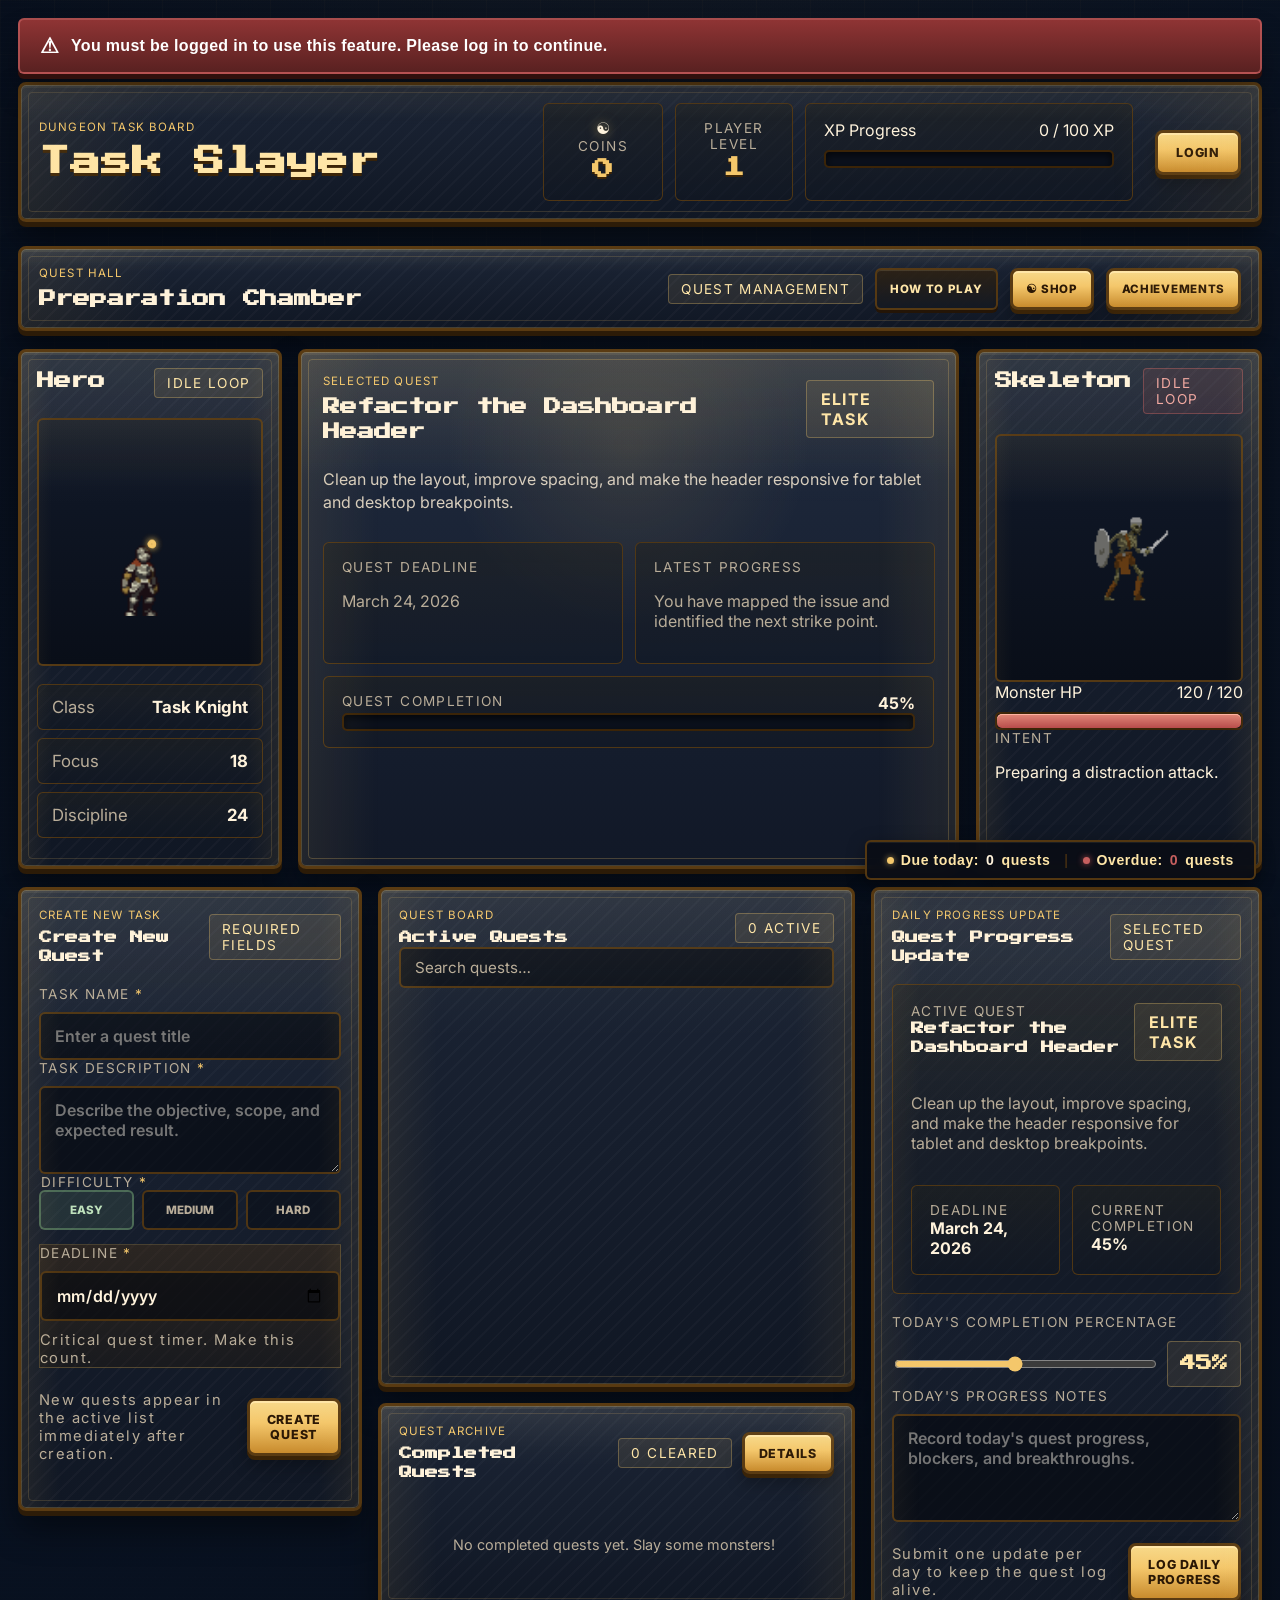
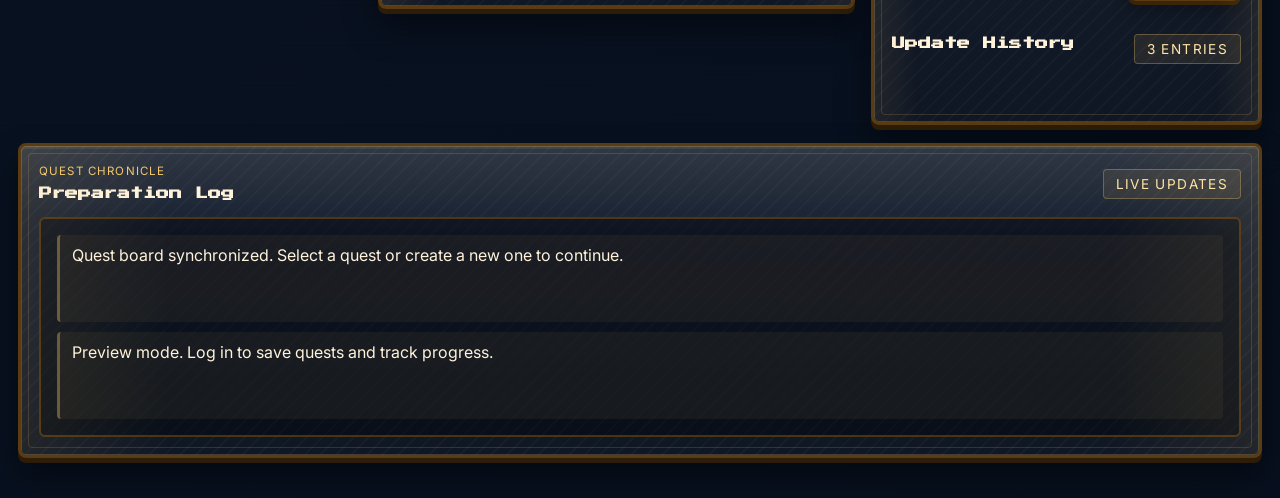
==== commit 6d7447f0: "更改ui" ====
--- a/task-slayer/index.html
+++ b/task-slayer/index.html
@@ -311,6 +311,11 @@
                 </div>
               </div>
               <div class="completed-quest-list" id="completed-task-list"></div>
+            </section>
+
+            <section class="title-showcase" id="title-showcase" aria-label="Equipped title showcase" hidden>
+              <span class="title-showcase-kicker">you are</span>
+              <strong class="title-showcase-name" id="title-showcase-name">LEGEND</strong>
             </section>
           </div>
 
--- a/task-slayer/css/style.css
+++ b/task-slayer/css/style.css
@@ -417,24 +417,30 @@
   background: linear-gradient(180deg, rgba(18, 28, 53, 0.92), rgba(10, 15, 28, 0.96));
 }
 
+.hero-particles,
 .hero-effect-ring {
   position: absolute;
-  inset: 11%;
+  inset: -10%;
   z-index: 3;
   pointer-events: none;
   border-radius: 50%;
+  background: transparent;
+  border: 0;
+  box-shadow: none;
+  overflow: visible;
   animation: heroParticleOrbit 3.4s linear infinite;
 }
 
+.hero-particle,
 .hero-effect-particle {
   position: absolute;
   left: 50%;
   top: 50%;
-  width: 8px;
-  height: 8px;
+  width: 4px;
+  height: 4px;
   border-radius: 50%;
   background: var(--particle-color, var(--gold));
-  box-shadow: 0 0 10px var(--particle-glow, rgba(244, 199, 107, 0.65));
+  box-shadow: 0 0 7px var(--particle-glow, rgba(244, 199, 107, 0.65));
   transform:
     rotate(var(--particle-angle))
     translateX(var(--particle-radius, 46%))
@@ -444,19 +450,27 @@
   animation-delay: var(--particle-delay, 0s);
 }
 
+.hero-particles.effect-default,
 .hero-effect-ring.effect-gold-trail {
   --particle-color: #f4c76b;
   --particle-glow: rgba(244, 199, 107, 0.72);
 }
 
+.hero-particles.effect-xp-aura,
 .hero-effect-ring.effect-xp-aura {
   --particle-color: #77a977;
   --particle-glow: rgba(119, 169, 119, 0.7);
 }
 
+.hero-particles.effect-fire,
 .hero-effect-ring.effect-fire {
   --particle-color: #ff8a4c;
   --particle-glow: rgba(255, 96, 50, 0.72);
+}
+
+.hero-particles.effect-gold-trail {
+  --particle-color: #f4c76b;
+  --particle-glow: rgba(244, 199, 107, 0.72);
 }
 
 .asset-media,
@@ -946,6 +960,32 @@
   margin-top: 20px;
 }
 
+.progress-history-list {
+  display: grid;
+  gap: 12px;
+  max-height: clamp(260px, 32vh, 360px);
+  overflow-y: auto;
+  overscroll-behavior: contain;
+  padding: 4px 6px 4px 0;
+  scrollbar-color: rgba(244, 199, 107, 0.48) rgba(5, 9, 18, 0.42);
+  scrollbar-width: thin;
+}
+
+.progress-history-list::-webkit-scrollbar {
+  width: 8px;
+}
+
+.progress-history-list::-webkit-scrollbar-track {
+  background: rgba(5, 9, 18, 0.42);
+  border-radius: 999px;
+}
+
+.progress-history-list::-webkit-scrollbar-thumb {
+  background: linear-gradient(180deg, rgba(244, 199, 107, 0.72), rgba(200, 139, 45, 0.72));
+  border-radius: 999px;
+  border: 2px solid rgba(5, 9, 18, 0.42);
+}
+
 .compact-head {
   margin-bottom: 8px;
 }
@@ -978,7 +1018,13 @@
   position: relative;
   min-height: 100vh;
   overflow: hidden;
-  background: linear-gradient(rgba(10, 16, 34, 0.16), rgba(10, 16, 34, 0.16)), url("../images/Background.jpg") center center / contain no-repeat, #121831;
+  background-color: #121831;
+  background-image:
+    linear-gradient(rgba(10, 16, 34, 0.16), rgba(10, 16, 34, 0.16)),
+    var(--battle-bg-image, url("../images/Background.jpg"));
+  background-position: center center, center center;
+  background-size: auto, contain;
+  background-repeat: repeat, no-repeat;
 }
 
 .battle-screen::before {
@@ -3116,6 +3162,58 @@
   gap: 16px;
 }
 
+.title-showcase {
+  min-height: 240px;
+
+  display: flex;
+  flex-direction: column;
+
+  justify-content: flex-start;
+  align-items: flex-start;
+
+  gap: 30px;
+
+  padding: 90px 20px 46px 0;
+
+  text-align: left;
+
+  border: 0;
+  background: transparent;
+  box-shadow: none;
+
+  justify-self: start;
+  align-self: start;
+  width: auto;
+  margin-left: 0;
+}
+
+.title-showcase[hidden] {
+  display: none;
+}
+
+.title-showcase-kicker {
+  color: rgba(232, 221, 200, 0.68);
+  font: 800 clamp(1.2rem, 1.7vw, 2rem) "Inter", sans-serif;
+  letter-spacing: 0.28em;
+  text-transform: uppercase;
+}
+
+.title-showcase-name {
+  max-width: 100%;
+  overflow-wrap: anywhere;
+
+  color: var(--gold);
+  font-family: "Press Start 2P", cursive;
+  font-size: clamp(2.4rem, 4.4vw, 5rem);
+  line-height: 1.05;
+  letter-spacing: 0;
+  text-transform: uppercase;
+  text-shadow:
+    0 5px 0 #5a3b12,
+    0 14px 24px rgba(0, 0, 0, 0.4),
+    0 0 18px rgba(244, 199, 107, 0.18);
+}
+
 .active-quest-list {
   max-height: 520px;
 }
@@ -3294,6 +3392,85 @@
   background: #101724;
 }
 
+.top-bar,
+.scene-banner,
+.compact-panel,
+.current-quest-panel,
+.create-quest-panel,
+.active-quests-panel,
+.completed-quests-panel,
+.quest-detail-panel,
+.quest-log-panel,
+.level-box,
+.coins-box,
+.xp-wrapper,
+.detail-card,
+.summary-meta-card,
+.selected-task-summary,
+.quest-list-item,
+.progress-entry,
+.completed-quest-item,
+.quest-archive-row,
+.achievement-card,
+.chart-modal-card,
+.auth-shell {
+  transform-origin: center;
+  transition:
+    transform 0.22s ease,
+    box-shadow 0.22s ease,
+    border-color 0.22s ease,
+    filter 0.22s ease;
+  will-change: transform;
+}
+
+body:not(.battle-mode) .top-bar:hover,
+body:not(.battle-mode) .scene-banner:hover,
+body:not(.battle-mode) .compact-panel:hover,
+body:not(.battle-mode) .current-quest-panel:hover,
+body:not(.battle-mode) .create-quest-panel:hover,
+body:not(.battle-mode) .active-quests-panel:hover,
+body:not(.battle-mode) .completed-quests-panel:hover,
+body:not(.battle-mode) .quest-detail-panel:hover,
+body:not(.battle-mode) .quest-log-panel:hover,
+body:not(.battle-mode) .level-box:hover,
+body:not(.battle-mode) .coins-box:hover,
+body:not(.battle-mode) .xp-wrapper:hover,
+body:not(.battle-mode) .detail-card:hover,
+body:not(.battle-mode) .summary-meta-card:hover,
+body:not(.battle-mode) .selected-task-summary:hover,
+body:not(.battle-mode) .quest-list-item:hover,
+body:not(.battle-mode) .progress-entry:hover,
+body:not(.battle-mode) .completed-quest-item:hover,
+body:not(.battle-mode) .quest-archive-row:hover,
+body:not(.battle-mode) .achievement-card:hover,
+body:not(.battle-mode) .chart-modal-card:hover,
+body:not(.battle-mode) .auth-shell:hover {
+  position: relative;
+  z-index: 5;
+  transform: translateY(-2px) scale(1.018);
+  border-color: rgba(244, 199, 107, 0.45);
+  box-shadow:
+    inset 0 0 0 1px rgba(244, 199, 107, 0.18),
+    inset 0 3px 0 rgba(255, 230, 168, 0.09),
+    0 5px 0 #2d1c08,
+    0 14px 30px rgba(0, 0, 0, 0.38);
+}
+
+#battle-scene,
+#battle-scene *,
+.battle-screen,
+.battle-board,
+.battle-feed,
+.combatant,
+.battle-actor,
+.battle-stage-frame,
+.hero-actor,
+.monster-actor,
+.asset-frame.battle-stage-frame,
+.xp-popup {
+  will-change: auto;
+}
+
 @media (max-width: 1240px) {
   .info-overview-grid {
     grid-template-columns: minmax(0, 1fr) minmax(0, 1fr);
@@ -3358,6 +3535,19 @@
   .current-quest-panel,
   .quest-detail-panel {
     grid-column: auto;
+  }
+
+  .title-showcase {
+    min-height: 260px;
+    padding-left: 12px;
+  }
+
+  .title-showcase-name {
+    font-size: clamp(2.2rem, 12vw, 4rem);
+  }
+
+  .progress-history-list {
+    max-height: 280px;
   }
 
   .top-bar {
